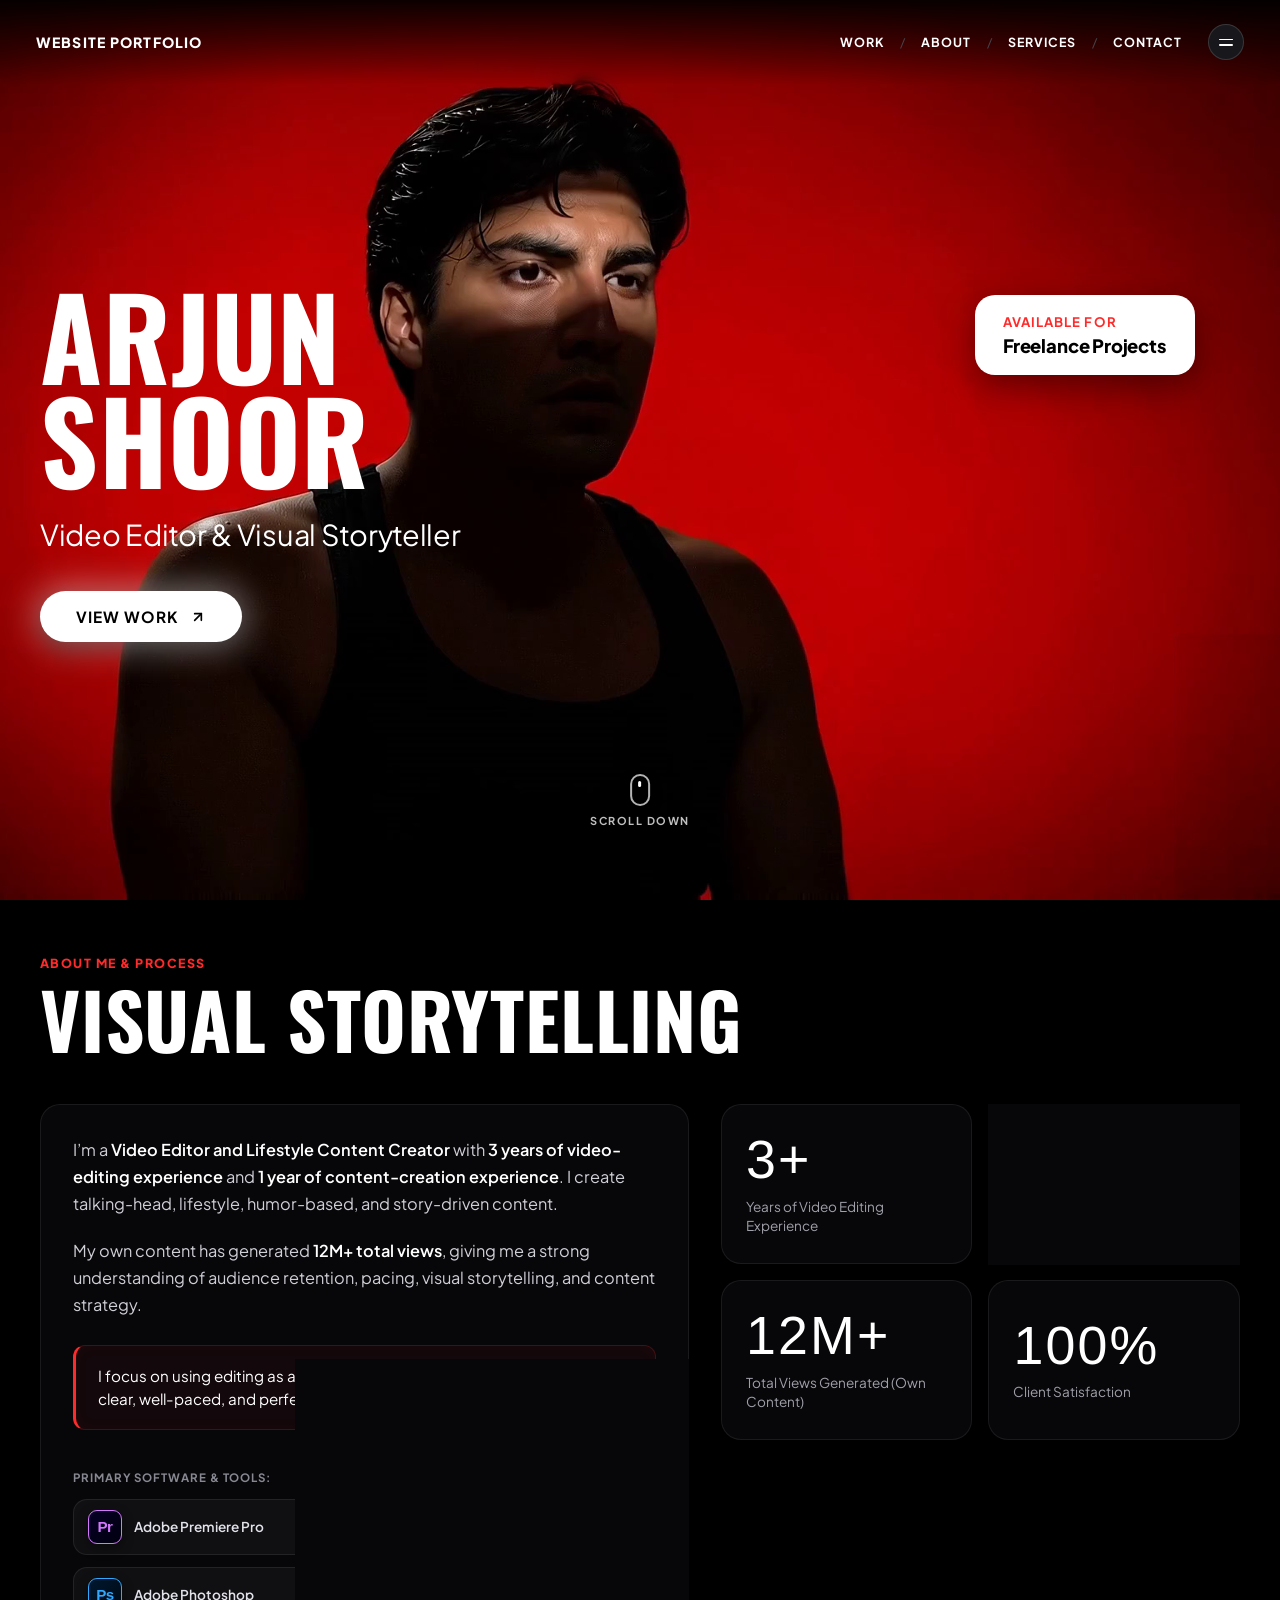
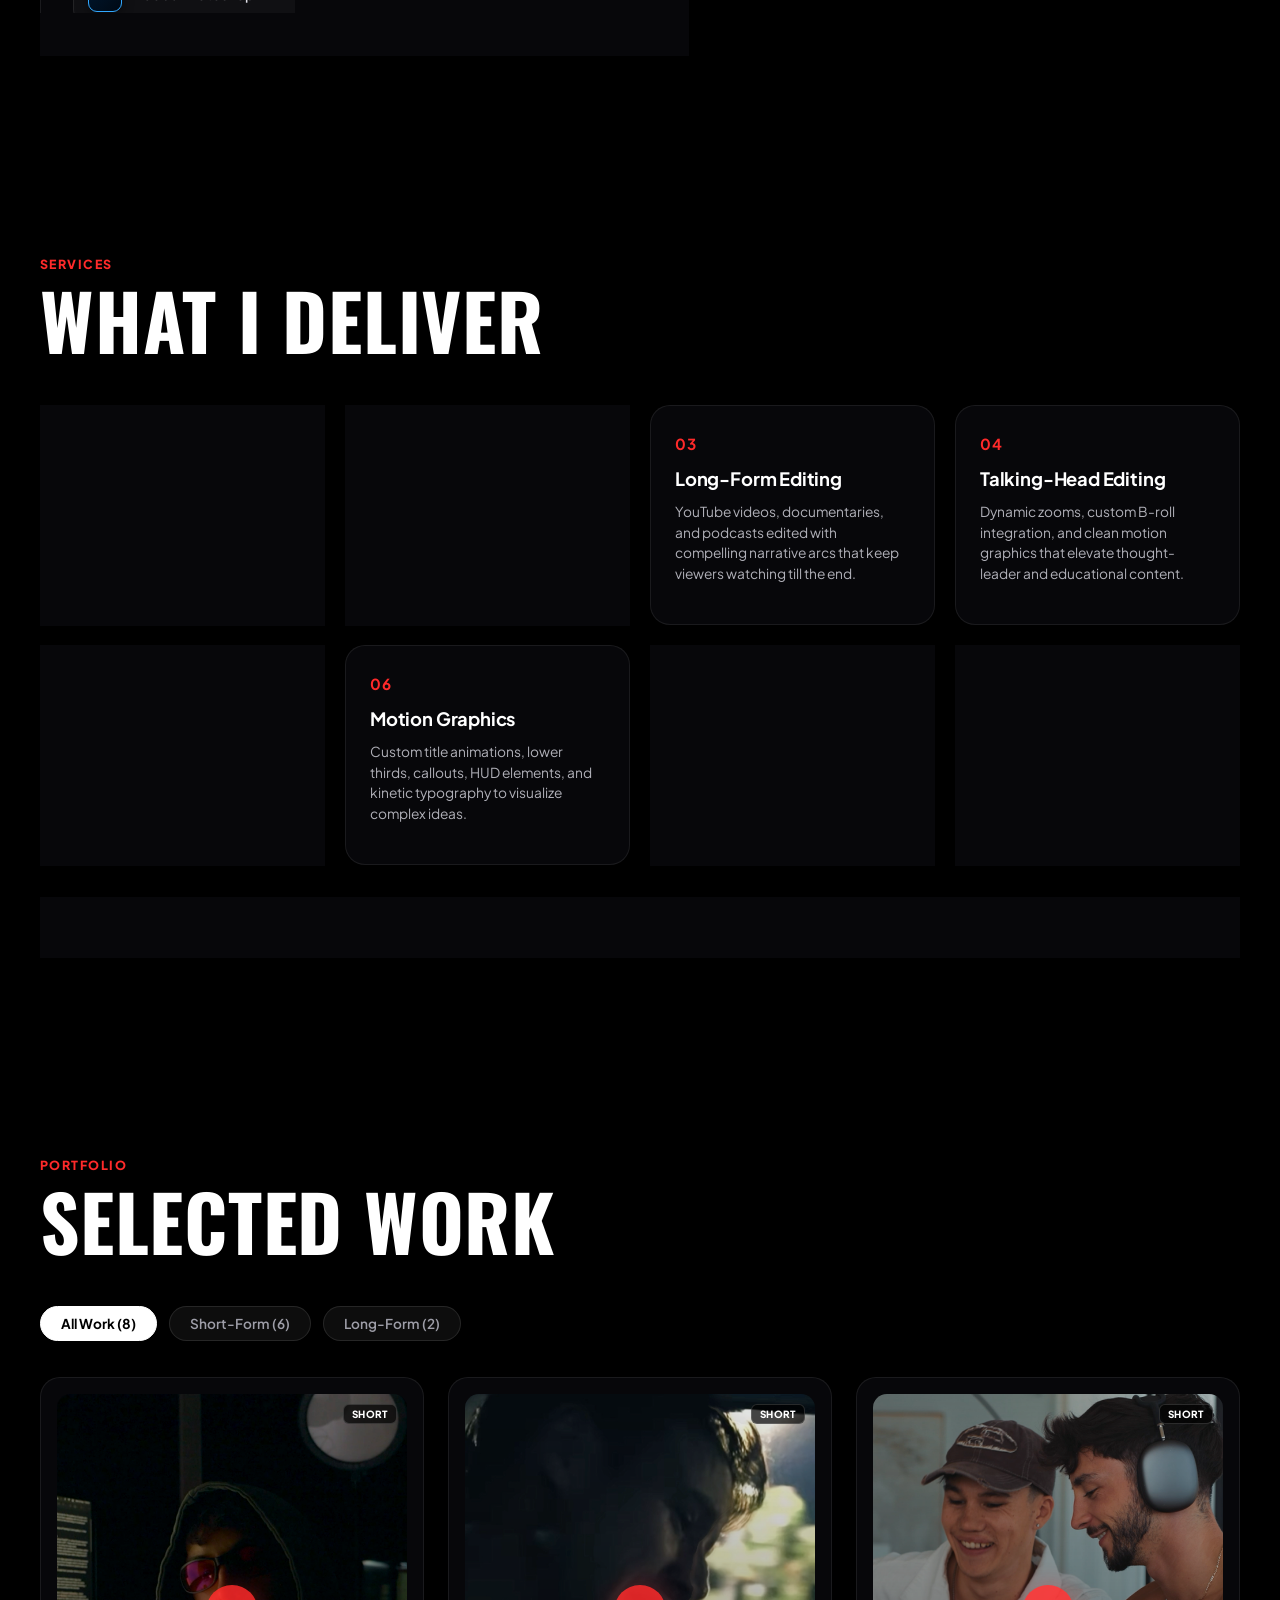
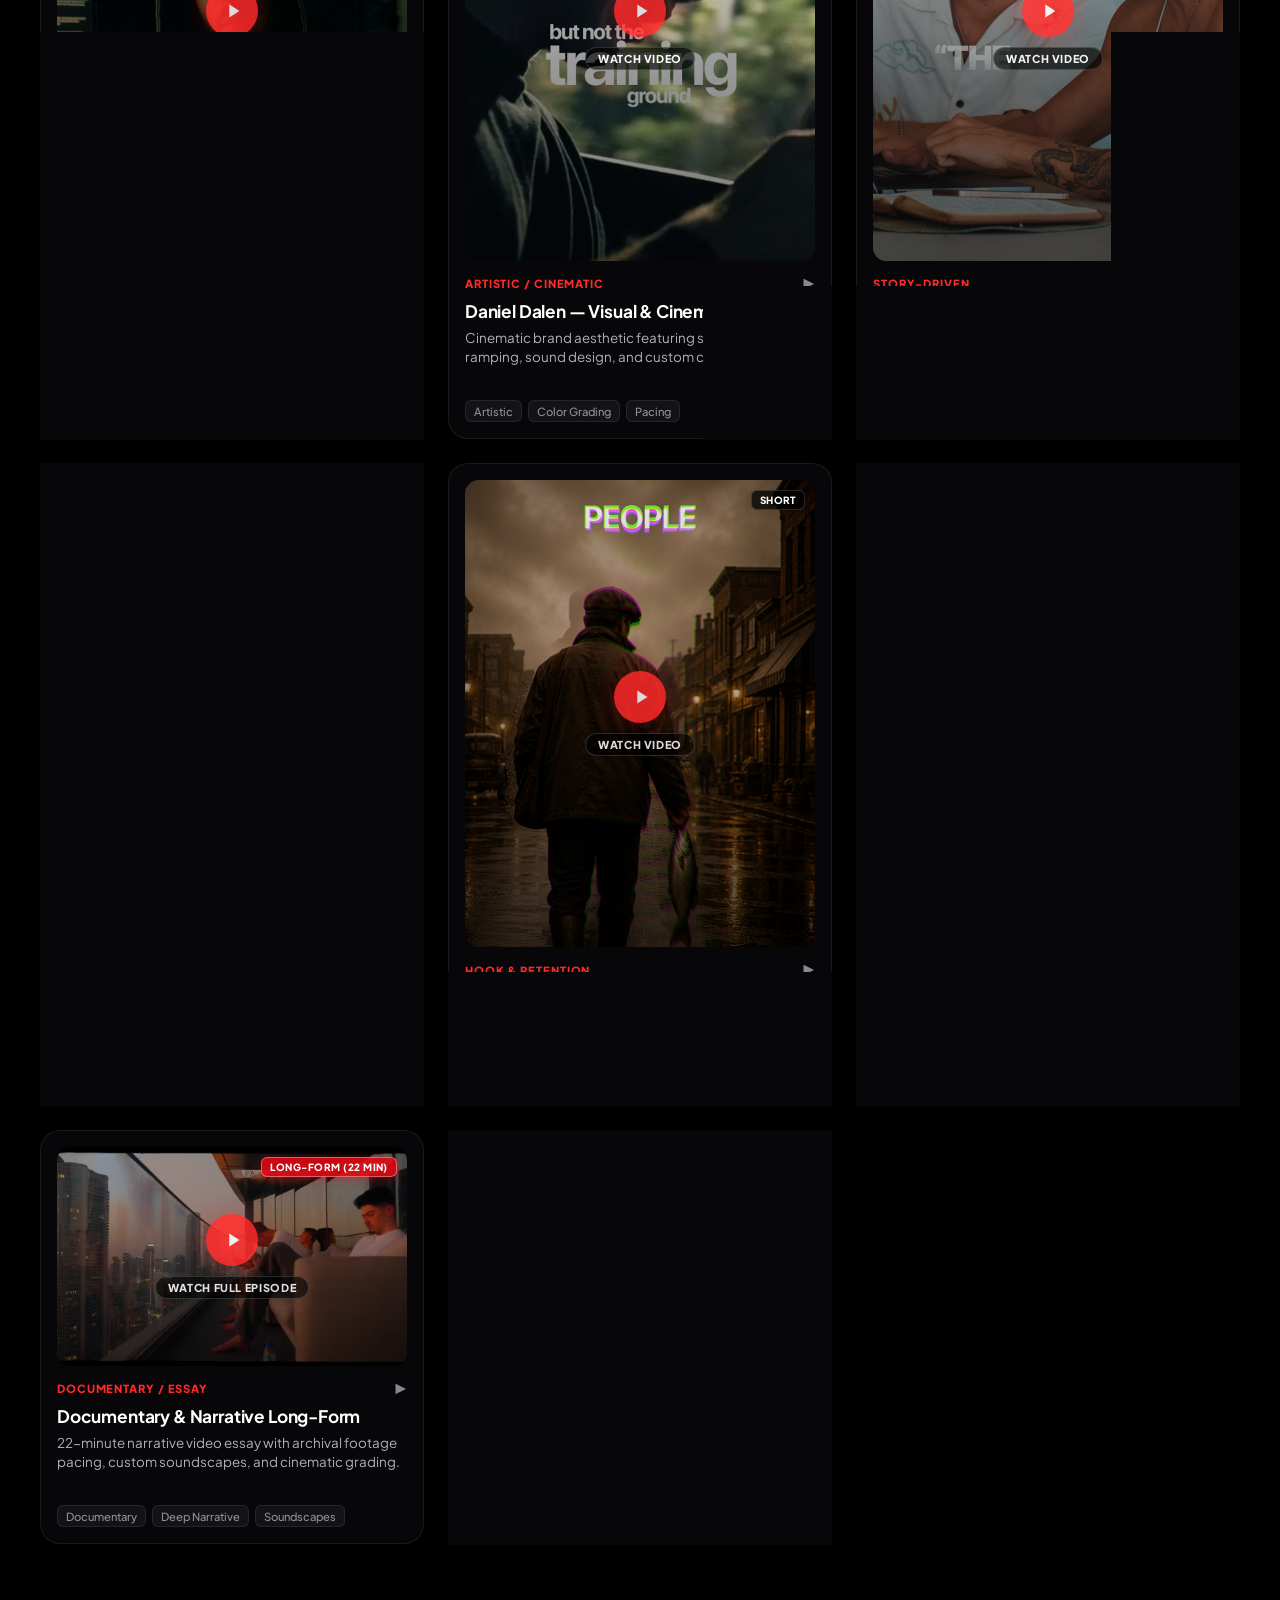
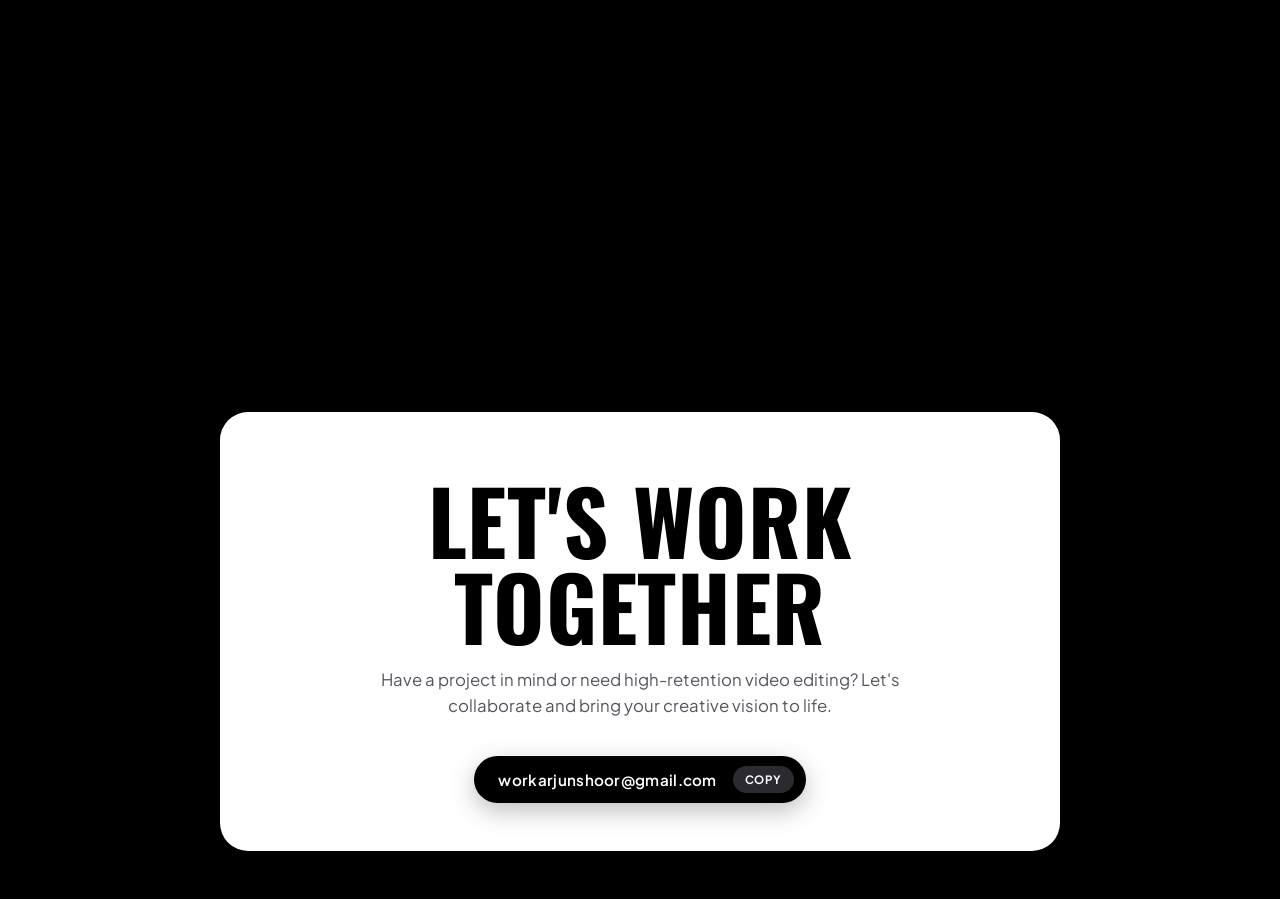
==== index.html @ 155e4ad4 "Remove India location tag from hero section on desktop and mobile" ====
<!DOCTYPE html>
<html lang="en">
<head>
  <meta charset="UTF-8">
  <meta name="viewport" content="width=device-width, initial-scale=1.0">
  <title>Arjun Shoor — Video Editor & Visual Storyteller</title>
  <!-- Google Fonts: Oswald (700) & Barlow Condensed (700), Plus Jakarta Sans & Outfit for body -->
  <link rel="preconnect" href="https://fonts.googleapis.com">
  <link rel="preconnect" href="https://fonts.gstatic.com" crossorigin>
  <link href="https://fonts.googleapis.com/css2?family=Barlow+Condensed:wght@700;800&family=Oswald:wght@600;700&family=Outfit:wght@300;400;500;600;700&family=Plus+Jakarta+Sans:wght@400;500;600;700&display=swap" rel="stylesheet">
  <link rel="stylesheet" href="style.css">
</head>
<body>

  <!-- Background Fixed Canvas for 3D Scroll Animation -->
  <canvas id="animation-canvas"></canvas>

  <!-- Main Scrollable Content Overlay -->
  <div id="content-wrapper">

    <!-- Navigation Header (Clean Responsive Alignment) -->
    <header class="navbar" id="main-navbar">
      <div class="nav-container">
        <a href="#" class="nav-logo">WEBSITE PORTFOLIO</a>
        <nav class="nav-links">
          <div class="nav-desktop-links">
            <a href="#work">WORK</a>
            <span class="nav-slash">/</span>
            <a href="#about">ABOUT</a>
            <span class="nav-slash">/</span>
            <a href="#services">SERVICES</a>
            <span class="nav-slash">/</span>
            <a href="#contact">CONTACT</a>
          </div>
          <a href="#contact" class="nav-mobile-cta">LET'S TALK</a>
          <button class="nav-menu-btn" id="nav-toggle-btn" aria-label="Toggle menu" aria-expanded="false">
            <span class="menu-bar"></span>
            <span class="menu-bar"></span>
          </button>
        </nav>
      </div>

      <!-- Mobile Slide-Down Drawer Menu -->
      <div class="mobile-nav-drawer" id="mobile-nav-drawer">
        <div class="mobile-drawer-inner">
          <a href="#work" class="mobile-link"><span>01</span> WORK</a>
          <a href="#about" class="mobile-link"><span>02</span> ABOUT</a>
          <a href="#services" class="mobile-link"><span>03</span> SERVICES</a>
          <a href="#contact" class="mobile-link"><span>04</span> CONTACT</a>
        </div>
      </div>
    </header>

    <!-- Hero Section (Exactly Picture 1 Design) -->
    <section class="hero-section" id="hero">
      <div class="hero-container">
        
        <!-- Left Hero Content Group (Picture 1 exact stack) -->
        <div class="hero-left-stack">
          
          <!-- Hero Name (Exact Picture 1 typography) -->
          <h1 class="hero-title">
            <span class="hero-line">ARJUN</span>
            <span class="hero-line">SHOOR</span>
          </h1>

          <!-- Subtitle -->
          <p class="hero-subtitle">Video Editor & Visual Storyteller</p>

          <!-- View Work Button with Soft White Glow -->
          <div class="hero-cta-wrap">
            <a href="#work" class="btn-view-work">
              <span>VIEW WORK</span>
              <svg class="arrow-icon" width="14" height="14" viewBox="0 0 24 24" fill="none" stroke="currentColor" stroke-width="2.5" stroke-linecap="round" stroke-linejoin="round">
                <line x1="7" y1="17" x2="17" y2="7"></line>
                <polyline points="7 7 17 7 17 17"></polyline>
              </svg>
            </a>
          </div>

        </div>

          <!-- Right Freelance Projects Interactive Card (Exact Reference Match) -->
          <div class="hero-right-badge">
            <a href="#contact" class="hero-badge-card" id="freelance-badge">
              <div class="badge-content default-content">
                <span class="badge-label">Available For</span>
                <span class="badge-title">Freelance Projects</span>
              </div>
              <div class="badge-content hover-content">
                <span class="badge-label">Get In Touch</span>
                <span class="badge-title">Let's Work <span class="arrow-anim">→</span></span>
              </div>
            </a>
          </div>

        <!-- Scroll Down Mouse Indicator -->
        <div class="scroll-indicator" id="scroll-indicator">
          <div class="mouse-icon">
            <div class="wheel-dot"></div>
          </div>
          <span class="scroll-text">SCROLL DOWN</span>
        </div>

      </div>
    </section>

    <!-- Section 1: About Me / Visual Storytelling -->
    <section class="section about-section" id="about">
      <div class="section-container">
        
        <div class="section-tag-wrap">
          <span class="section-tag">ABOUT ME & PROCESS</span>
          <h2 class="section-heading">VISUAL STORYTELLING</h2>
        </div>

        <div class="about-grid">
          
          <!-- Left Column: Bio, Highlight Box, Software Badges (Exact Reference Text) -->
          <div class="about-left-col">
            <div class="about-card glass-card">
              <p class="about-text">
                I’m a <strong>Video Editor and Lifestyle Content Creator</strong> with <strong>3 years of video-editing experience</strong> and <strong>1 year of content-creation experience</strong>. I create talking-head, lifestyle, humor-based, and story-driven content.
              </p>
              <p class="about-text">
                My own content has generated <strong>12M+ total views</strong>, giving me a strong understanding of audience retention, pacing, visual storytelling, and content strategy.
              </p>

              <!-- Red Accent Highlight Box -->
              <div class="quote-glow-box">
                <p class="quote-text">
                  I focus on using editing as a storytelling tool — making content engaging, clear, well-paced, and perfectly suited to the target audience.
                </p>
              </div>

              <!-- Software Badges (4 Authentic Software Tools) -->
              <div class="software-tools-wrap">
                <span class="tools-label">PRIMARY SOFTWARE & TOOLS:</span>
                <div class="software-badges-grid">
                  
                  <!-- Premiere Pro -->
                  <div class="software-badge">
                    <div class="app-icon pr-app-icon">
                      <span>Pr</span>
                    </div>
                    <span>Adobe Premiere Pro</span>
                  </div>

                  <!-- After Effects -->
                  <div class="software-badge">
                    <div class="app-icon ae-app-icon">
                      <span>Ae</span>
                    </div>
                    <span>Adobe After Effects</span>
                  </div>

                  <!-- Photoshop -->
                  <div class="software-badge">
                    <div class="app-icon ps-app-icon">
                      <span>Ps</span>
                    </div>
                    <span>Adobe Photoshop</span>
                  </div>

                  <!-- DaVinci Resolve -->
                  <div class="software-badge">
                    <div class="app-icon davinci-app-icon">
                      <svg width="24" height="24" viewBox="0 0 100 100" fill="none">
                        <defs>
                          <linearGradient id="dv-border" x1="0%" y1="0%" x2="100%" y2="100%">
                            <stop offset="0%" stop-color="#29b6f6"/>
                            <stop offset="50%" stop-color="#c6ff00"/>
                            <stop offset="100%" stop-color="#ff3d71"/>
                          </linearGradient>
                          <radialGradient id="dv-top" cx="50%" cy="30%" r="65%">
                            <stop offset="0%" stop-color="#80deea"/>
                            <stop offset="100%" stop-color="#0288d1"/>
                          </radialGradient>
                          <radialGradient id="dv-left" cx="30%" cy="50%" r="65%">
                            <stop offset="0%" stop-color="#f4ff81"/>
                            <stop offset="100%" stop-color="#7cb342"/>
                          </radialGradient>
                          <radialGradient id="dv-right" cx="70%" cy="50%" r="65%">
                            <stop offset="0%" stop-color="#ff8a80"/>
                            <stop offset="100%" stop-color="#d81b60"/>
                          </radialGradient>
                        </defs>
                        <!-- Top Petal -->
                        <path d="M50 16 C41 16, 36 26, 43 38 L50 49 L57 38 C64 26, 59 16, 50 16 Z" fill="url(#dv-top)"/>
                        <!-- Left Petal -->
                        <path d="M24 62 C18 53, 24 43, 37 46 L49 50 L40 61 C31 71, 22 69, 24 62 Z" fill="url(#dv-left)"/>
                        <!-- Right Petal -->
                        <path d="M76 62 C73 69, 64 71, 55 61 L46 50 L58 46 C71 43, 77 53, 76 62 Z" fill="url(#dv-right)"/>
                        <!-- Center Core -->
                        <circle cx="47" cy="49" r="4" fill="#0f141c"/>
                      </svg>
                    </div>
                    <span>DaVinci Resolve</span>
                  </div>

                </div>
              </div>

            </div>
          </div>

          <!-- Right Column: 2x2 Metric Stats Grid (Exact Reference Match) -->
          <div class="about-right-col">
            <div class="stats-grid">
              
              <div class="stat-card glass-card">
                <h3 class="stat-number">3+</h3>
                <p class="stat-label">Years of Video Editing Experience</p>
              </div>

              <div class="stat-card glass-card">
                <h3 class="stat-number">50+</h3>
                <p class="stat-label">Clients Worked With</p>
              </div>

              <div class="stat-card glass-card">
                <h3 class="stat-number">12M+</h3>
                <p class="stat-label">Total Views Generated (Own Content)</p>
              </div>

              <div class="stat-card glass-card">
                <h3 class="stat-number">100%</h3>
                <p class="stat-label">Client Satisfaction</p>
              </div>

            </div>
          </div>

        </div>

      </div>
    </section>

    <!-- Section 2: What I Deliver (Services) -->
    <section class="section services-section" id="services">
      <div class="section-container">
        
        <div class="section-tag-wrap">
          <span class="section-tag">SERVICES</span>
          <h2 class="section-heading">WHAT I DELIVER</h2>
        </div>

        <div class="services-grid">
          
          <!-- 01 Video Editing -->
          <div class="service-card glass-card">
            <span class="service-num">01</span>
            <h3 class="service-title">Video Editing</h3>
            <p class="service-desc">Seamless cuts, pacing, narrative rhythm, audio leveling, and color correction tailored for maximum audience retention.</p>
          </div>

          <!-- 02 Short-Form Content -->
          <div class="service-card glass-card">
            <span class="service-num">02</span>
            <h3 class="service-title">Short-Form Content</h3>
            <p class="service-desc">High-retention Reels, TikToks, and YouTube Shorts engineered with dynamic hooks, kinetic captions, and sound effects.</p>
          </div>

          <!-- 03 Long-Form Editing -->
          <div class="service-card glass-card">
            <span class="service-num">03</span>
            <h3 class="service-title">Long-Form Editing</h3>
            <p class="service-desc">YouTube videos, documentaries, and podcasts edited with compelling narrative arcs that keep viewers watching till the end.</p>
          </div>

          <!-- 04 Talking-Head Editing -->
          <div class="service-card glass-card">
            <span class="service-num">04</span>
            <h3 class="service-title">Talking-Head Editing</h3>
            <p class="service-desc">Dynamic zooms, custom B-roll integration, and clean motion graphics that elevate thought-leader and educational content.</p>
          </div>

          <!-- 05 Lifestyle & Social Media -->
          <div class="service-card glass-card">
            <span class="service-num">05</span>
            <h3 class="service-title">Lifestyle & Social Media</h3>
            <p class="service-desc">Aesthetic travel, lifestyle, and brand videos with curated pacing, music syncing, and cinematic color grading palettes.</p>
          </div>

          <!-- 06 Motion Graphics -->
          <div class="service-card glass-card">
            <span class="service-num">06</span>
            <h3 class="service-title">Motion Graphics</h3>
            <p class="service-desc">Custom title animations, lower thirds, callouts, HUD elements, and kinetic typography to visualize complex ideas.</p>
          </div>

          <!-- 07 Color Grading -->
          <div class="service-card glass-card">
            <span class="service-num">07</span>
            <h3 class="service-title">Color Grading</h3>
            <p class="service-desc">Professional color grading, LUT development, shot-to-shot matching, and mood enhancement for cinema-grade visuals.</p>
          </div>

          <!-- 08 Story-Driven Editing -->
          <div class="service-card glass-card">
            <span class="service-num">08</span>
            <h3 class="service-title">Story-Driven Editing</h3>
            <p class="service-desc">Narrative structuring that evokes emotion, builds tension, and delivers memorable, high-converting viewer impact.</p>
          </div>

        </div>

        <!-- Guarantee Bar -->
        <div class="guarantee-bar glass-card">
          <div class="guarantee-item">
            <span class="red-dot"></span>
            <span>Creative Quality</span>
          </div>
          <div class="guarantee-item">
            <span class="red-dot"></span>
            <span>Fast Turnaround</span>
          </div>
          <div class="guarantee-item">
            <span class="red-dot"></span>
            <span>Unlimited Revisions (Fair)</span>
          </div>
          <div class="guarantee-item">
            <span class="red-dot"></span>
            <span>Retention Optimization</span>
          </div>
        </div>

      </div>
    </section>

    <!-- Section 3: Selected Work (Portfolio) -->
    <section class="section portfolio-section" id="work">
      <div class="section-container">
        
        <div class="section-tag-wrap">
          <span class="section-tag">PORTFOLIO</span>
          <h2 class="section-heading">SELECTED WORK</h2>
        </div>

        <!-- Filter Tabs -->
        <div class="portfolio-filters">
          <button class="filter-btn active" data-filter="all">All Work (8)</button>
          <button class="filter-btn" data-filter="short-form">Short-Form (6)</button>
          <button class="filter-btn" data-filter="long-form">Long-Form (2)</button>
        </div>

        <!-- Project Cards Grid -->
        <div class="portfolio-grid">
          
          <!-- Card 1: Liam Ottley - Best Talking Head -->
          <div class="project-card glass-card" data-category="short-form" data-video="videos/short-form/liam-ottley-best-talking-head.mp4" data-title="Liam Ottley — Best Talking Head" data-desc="Fast-paced high-retention short with punchy zoom cuts, dynamic captions, and sound effects designed for 85%+ audience retention.">
            <div class="project-thumbnail-wrap">
              <img src="videos/thumbnails/liam-ottley-best-talking-head.png" alt="Liam Ottley — Best Talking Head" class="project-img" loading="lazy">
              <div class="play-overlay">
                <div class="play-btn-circle">
                  <svg class="play-icon" viewBox="0 0 24 24" fill="currentColor"><path d="M8 5v14l11-7z"/></svg>
                </div>
                <span class="view-pill">WATCH VIDEO</span>
              </div>
              <span class="video-format-pill">SHORT</span>
            </div>
            <div class="project-info">
              <div class="project-header">
                <span class="project-tag">TALKING HEAD</span>
                <span class="project-arrow">▶</span>
              </div>
              <h3 class="project-title">Liam Ottley — Best Talking Head</h3>
              <p class="project-desc">Fast-paced short with dynamic zooms, kinetic typography, and sound effects designed for 85%+ audience retention.</p>
              <div class="project-pills">
                <span class="pill">Premiere Pro</span>
                <span class="pill">After Effects</span>
                <span class="pill">Retention Edit</span>
              </div>
            </div>
          </div>

          <!-- Card 2: Daniel Dalen - Artistic & Cinematic -->
          <div class="project-card glass-card" data-category="short-form" data-video="videos/short-form/daniel-dalen-artistic.mp4" data-title="Daniel Dalen — Artistic & Cinematic" data-desc="Cinematic brand aesthetic featuring seamless speed ramping, soundscapes, and tailored color grading palettes.">
            <div class="project-thumbnail-wrap">
              <img src="videos/thumbnails/daniel-dalen-artistic.png" alt="Daniel Dalen — Artistic" class="project-img" loading="lazy">
              <div class="play-overlay">
                <div class="play-btn-circle">
                  <svg class="play-icon" viewBox="0 0 24 24" fill="currentColor"><path d="M8 5v14l11-7z"/></svg>
                </div>
                <span class="view-pill">WATCH VIDEO</span>
              </div>
              <span class="video-format-pill">SHORT</span>
            </div>
            <div class="project-info">
              <div class="project-header">
                <span class="project-tag">ARTISTIC / CINEMATIC</span>
                <span class="project-arrow">▶</span>
              </div>
              <h3 class="project-title">Daniel Dalen — Visual & Cinematic</h3>
              <p class="project-desc">Cinematic brand aesthetic featuring seamless speed ramping, sound design, and custom color grading.</p>
              <div class="project-pills">
                <span class="pill">Artistic</span>
                <span class="pill">Color Grading</span>
                <span class="pill">Pacing</span>
              </div>
            </div>
          </div>

          <!-- Card 3: Liam Ottley - Storytelling & Visuals -->
          <div class="project-card glass-card" data-category="short-form" data-video="videos/short-form/liam-ottley-artistic.mp4" data-title="Liam Ottley — Storytelling & Visuals" data-desc="Story-driven short with visual pacing, sound design, and animated motion graphics tailored for maximum engagement.">
            <div class="project-thumbnail-wrap">
              <img src="videos/thumbnails/liam-ottley-artistic.png" alt="Liam Ottley — Artistic" class="project-img" loading="lazy">
              <div class="play-overlay">
                <div class="play-btn-circle">
                  <svg class="play-icon" viewBox="0 0 24 24" fill="currentColor"><path d="M8 5v14l11-7z"/></svg>
                </div>
                <span class="view-pill">WATCH VIDEO</span>
              </div>
              <span class="video-format-pill">SHORT</span>
            </div>
            <div class="project-info">
              <div class="project-header">
                <span class="project-tag">STORY-DRIVEN</span>
                <span class="project-arrow">▶</span>
              </div>
              <h3 class="project-title">Liam Ottley — Storytelling & Visuals</h3>
              <p class="project-desc">Story-driven short with visual pacing, sound design, and animated motion graphics.</p>
              <div class="project-pills">
                <span class="pill">Storytelling</span>
                <span class="pill">Motion Design</span>
                <span class="pill">Soundscapes</span>
              </div>
            </div>
          </div>

          <!-- Card 4: Liam Ottley - Retention & Humor -->
          <div class="project-card glass-card" data-category="short-form" data-video="videos/short-form/liam-ottley-talking-head.mp4" data-title="Liam Ottley — Retention & Humor" data-desc="Humor-based, engaging talking-head edit with punchy zoom cuts, sound design, and kinetic subtitles.">
            <div class="project-thumbnail-wrap">
              <img src="videos/thumbnails/liam-ottley-talking-head.png" alt="Liam Ottley — Talking Head" class="project-img" loading="lazy">
              <div class="play-overlay">
                <div class="play-btn-circle">
                  <svg class="play-icon" viewBox="0 0 24 24" fill="currentColor"><path d="M8 5v14l11-7z"/></svg>
                </div>
                <span class="view-pill">WATCH VIDEO</span>
              </div>
              <span class="video-format-pill">SHORT</span>
            </div>
            <div class="project-info">
              <div class="project-header">
                <span class="project-tag">RETENTION SHORT</span>
                <span class="project-arrow">▶</span>
              </div>
              <h3 class="project-title">Liam Ottley — Retention & Humor</h3>
              <p class="project-desc">Humor-based, engaging talking-head edit with punchy zoom cuts and dynamic subtitles.</p>
              <div class="project-pills">
                <span class="pill">Talking Head</span>
                <span class="pill">Dynamic Captions</span>
                <span class="pill">Humor Cuts</span>
              </div>
            </div>
          </div>

          <!-- Card 5: High-Retention Talking Head -->
          <div class="project-card glass-card" data-category="short-form" data-video="videos/short-form/high-retention-talking-head.mp4" data-title="High-Retention Talking Head" data-desc="High-energy talking-head short engineered with hook transitions, sound design, and retention pacing.">
            <div class="project-thumbnail-wrap">
              <img src="videos/thumbnails/high-retention-talking-head.png" alt="High-Retention Talking Head" class="project-img" loading="lazy">
              <div class="play-overlay">
                <div class="play-btn-circle">
                  <svg class="play-icon" viewBox="0 0 24 24" fill="currentColor"><path d="M8 5v14l11-7z"/></svg>
                </div>
                <span class="view-pill">WATCH VIDEO</span>
              </div>
              <span class="video-format-pill">SHORT</span>
            </div>
            <div class="project-info">
              <div class="project-header">
                <span class="project-tag">HOOK & RETENTION</span>
                <span class="project-arrow">▶</span>
              </div>
              <h3 class="project-title">High-Retention Talking Head</h3>
              <p class="project-desc">High-energy talking-head short engineered with hook transitions, sound design, and retention pacing.</p>
              <div class="project-pills">
                <span class="pill">Sound FX</span>
                <span class="pill">Visual Hooks</span>
                <span class="pill">Engagement</span>
              </div>
            </div>
          </div>

          <!-- Card 6: Tanishq Harjani - Lifestyle & Talking Head -->
          <div class="project-card glass-card" data-category="short-form" data-video="videos/short-form/tanishq-harjani-talking-head.mp4" data-title="Tanishq Harjani — Lifestyle & Talking Head" data-desc="Lifestyle content creation with aesthetic B-roll integration, clear narrative delivery, and music sync.">
            <div class="project-thumbnail-wrap">
              <img src="videos/thumbnails/tanishq-harjani-talking-head.png" alt="Tanishq Harjani — Talking Head" class="project-img" loading="lazy">
              <div class="play-overlay">
                <div class="play-btn-circle">
                  <svg class="play-icon" viewBox="0 0 24 24" fill="currentColor"><path d="M8 5v14l11-7z"/></svg>
                </div>
                <span class="view-pill">WATCH VIDEO</span>
              </div>
              <span class="video-format-pill">SHORT</span>
            </div>
            <div class="project-info">
              <div class="project-header">
                <span class="project-tag">LIFESTYLE / CREATOR</span>
                <span class="project-arrow">▶</span>
              </div>
              <h3 class="project-title">Tanishq Harjani — Lifestyle & Talking Head</h3>
              <p class="project-desc">Lifestyle content creation with aesthetic B-roll integration, clear narrative delivery, and music sync.</p>
              <div class="project-pills">
                <span class="pill">Lifestyle</span>
                <span class="pill">Music Sync</span>
                <span class="pill">Audience Retention</span>
              </div>
            </div>
          </div>

          <!-- Card 7: Long-Form Video 1 (Documentary & Storytelling) -->
          <div class="project-card glass-card" data-category="long-form" data-video="videos/long-form/long-form-1.mp4" data-title="Documentary & Narrative Long-Form Episode" data-desc="22-minute narrative journey detailing creative struggles and victories with emotive storytelling, archival pacing, and soundscapes.">
            <div class="project-thumbnail-wrap long-form-thumb">
              <img src="videos/thumbnails/long-form-1.png" alt="Documentary & Narrative Long-Form" class="project-img" loading="lazy">
              <div class="play-overlay">
                <div class="play-btn-circle">
                  <svg class="play-icon" viewBox="0 0 24 24" fill="currentColor"><path d="M8 5v14l11-7z"/></svg>
                </div>
                <span class="view-pill">WATCH FULL EPISODE</span>
              </div>
              <span class="video-format-pill long-form-pill">LONG-FORM (22 MIN)</span>
            </div>
            <div class="project-info">
              <div class="project-header">
                <span class="project-tag">DOCUMENTARY / ESSAY</span>
                <span class="project-arrow">▶</span>
              </div>
              <h3 class="project-title">Documentary & Narrative Long-Form</h3>
              <p class="project-desc">22-minute narrative video essay with archival footage pacing, custom soundscapes, and cinematic grading.</p>
              <div class="project-pills">
                <span class="pill">Documentary</span>
                <span class="pill">Deep Narrative</span>
                <span class="pill">Soundscapes</span>
              </div>
            </div>
          </div>

          <!-- Card 8: Long-Form Video 2 (Educational Deep Dive) -->
          <div class="project-card glass-card" data-category="long-form" data-video="videos/long-form/long-form-2.mp4" data-title="High-Retention Educational Deep Dive" data-desc="19-minute educational long-form YouTube video with custom motion infographics, multi-camera switching, and retention hooks.">
            <div class="project-thumbnail-wrap long-form-thumb">
              <img src="videos/thumbnails/long-form-2.png" alt="Educational Long-Form Deep Dive" class="project-img" loading="lazy">
              <div class="play-overlay">
                <div class="play-btn-circle">
                  <svg class="play-icon" viewBox="0 0 24 24" fill="currentColor"><path d="M8 5v14l11-7z"/></svg>
                </div>
                <span class="view-pill">WATCH FULL EPISODE</span>
              </div>
              <span class="video-format-pill long-form-pill">LONG-FORM (19 MIN)</span>
            </div>
            <div class="project-info">
              <div class="project-header">
                <span class="project-tag">YOUTUBE DEEP DIVE</span>
                <span class="project-arrow">▶</span>
              </div>
              <h3 class="project-title">High-Retention Educational Deep Dive</h3>
              <p class="project-desc">19-minute educational long-form episode with dynamic motion graphics, retention hooks, and multi-cam editing.</p>
              <div class="project-pills">
                <span class="pill">YouTube</span>
                <span class="pill">Motion Graphics</span>
                <span class="pill">Talking Head</span>
              </div>
            </div>
          </div>

        </div>

      </div>
    </section>

    <!-- Fullscreen Cinema Video Player Modal -->
    <div class="video-modal" id="video-modal" aria-hidden="true" role="dialog">
      <div class="video-modal-backdrop" id="modal-backdrop"></div>
      <div class="video-modal-container">
        <button class="modal-close-btn" id="modal-close-btn" aria-label="Close video player">
          <svg width="20" height="20" viewBox="0 0 24 24" fill="none" stroke="currentColor" stroke-width="2.5" stroke-linecap="round" stroke-linejoin="round">
            <line x1="18" y1="6" x2="6" y2="18"></line>
            <line x1="6" y1="6" x2="18" y2="18"></line>
          </svg>
        </button>
        <div class="video-player-wrap">
          <video id="modal-video-player" controls playsinline preload="metadata" class="modal-video-element"></video>
        </div>
        <div class="modal-info-bar">
          <div class="modal-text-group">
            <span class="modal-category" id="modal-category">SHORT-FORM CONTENT</span>
            <h4 class="modal-title" id="modal-title">Video Title</h4>
          </div>
          <a href="#contact" class="modal-cta-btn" id="modal-hire-btn">Work With Me →</a>
        </div>
      </div>
    </div>

    <!-- Section 4: Let's Work Together (CTA Section - Final Scroll Endpoint) -->
    <section class="section cta-section" id="contact">
      <div class="section-container">
        
        <div class="cta-card">
          <h2 class="cta-heading">LET'S WORK TOGETHER</h2>
          <p class="cta-subtitle">
            Have a project in mind or need high-retention video editing? Let's collaborate and bring your creative vision to life.
          </p>

          <div class="cta-btn-wrap">
            <button class="email-copy-pill" id="email-btn" title="Click to copy email address">
              <span class="email-text">workarjunshoor@gmail.com</span>
              <span class="copy-badge" id="copy-badge">COPY</span>
            </button>
          </div>
        </div>

      </div>
    </section>

  </div>

  <script src="app.js"></script>
</body>
</html>
---- style.css ----
/* ==========================================================================
   ARJUN SHOOR — PORTFOLIO DESIGN SYSTEM
   ========================================================================== */

:root {
  --bg-black: #000000;
  --text-primary: #ffffff;
  --text-secondary: #9a9a9e;
  --text-muted: #66666e;
  --accent-red: #ff2a2a;
  --accent-red-glow: rgba(255, 42, 42, 0.35);
  
  --card-bg: rgba(14, 14, 18, 0.65);
  --card-border: rgba(255, 255, 255, 0.08);
  --card-hover-border: rgba(255, 42, 42, 0.4);
  --card-hover-glow: rgba(255, 42, 42, 0.15);

  --font-hero: 'Oswald', 'Barlow Condensed', sans-serif;
  --font-display: 'Oswald', 'Barlow Condensed', sans-serif;
  --font-body: 'Plus Jakarta Sans', 'Outfit', -apple-system, BlinkMacSystemFont, sans-serif;
}

* {
  margin: 0;
  padding: 0;
  box-sizing: border-box;
}

html {
  background-color: var(--bg-black);
  color: var(--text-primary);
  font-family: var(--font-body);
  scroll-behavior: smooth;
  overflow-x: hidden;
}

body {
  background-color: var(--bg-black);
  color: var(--text-primary);
  overflow-x: hidden;
  position: relative;
  min-height: 100vh;
}

/* ==========================================================================
   BACKGROUND CANVAS (Smooth 3D Scroll Animation)
   ========================================================================== */

#animation-canvas {
  position: fixed;
  top: 0;
  left: 0;
  width: 100vw;
  width: 100dvw;
  height: 100vh;
  height: 100dvh;
  display: block;
  z-index: 0;
  pointer-events: none;
  background-color: #000;
  transform: translateZ(0);
  -webkit-transform: translateZ(0);
  will-change: transform;
}

/* Content Container Overlay */
#content-wrapper {
  position: relative;
  z-index: 10;
  width: 100%;
}

/* ==========================================================================
   NAVBAR (Exact Reference Match)
   ========================================================================== */

.navbar {
  position: fixed;
  top: 0;
  left: 0;
  width: 100%;
  z-index: 100;
  padding: 24px 36px;
  background: linear-gradient(180deg, rgba(0,0,0,0.9) 0%, rgba(0,0,0,0) 100%);
  backdrop-filter: blur(4px);
  -webkit-backdrop-filter: blur(4px);
}

.nav-container {
  width: 100%;
  max-width: 100%;
  margin: 0;
  padding: 0;
  display: flex;
  justify-content: space-between;
  align-items: center;
}

.nav-logo {
  font-family: var(--font-body);
  font-size: 0.88rem;
  font-weight: 800;
  letter-spacing: 0.08em;
  color: #ffffff;
  text-decoration: none;
  text-transform: uppercase;
  transition: opacity 0.2s ease;
  white-space: nowrap;
}

.nav-logo:hover {
  opacity: 0.75;
}

.nav-links {
  display: flex;
  align-items: center;
  gap: 16px;
}

.nav-desktop-links {
  display: flex;
  align-items: center;
  gap: 16px;
}

.nav-links a {
  font-family: var(--font-body);
  color: #ffffff;
  text-decoration: none;
  font-size: 0.78rem;
  font-weight: 700;
  letter-spacing: 0.08em;
  text-transform: uppercase;
  transition: opacity 0.2s ease;
}

.nav-links a:hover {
  opacity: 0.7;
}

.nav-slash {
  color: #44444c;
  font-size: 0.78rem;
  font-weight: 400;
  user-select: none;
}

.nav-mobile-cta {
  display: none;
}

.nav-menu-btn {
  width: 36px;
  height: 36px;
  border-radius: 50%;
  background: #18181c;
  border: 1px solid rgba(255, 255, 255, 0.14);
  display: flex;
  flex-direction: column;
  justify-content: center;
  align-items: center;
  gap: 4px;
  cursor: pointer;
  margin-left: 10px;
  transition: all 0.25s cubic-bezier(0.16, 1, 0.3, 1);
  padding: 0;
}

.nav-menu-btn:hover {
  background: #25252b;
  border-color: rgba(255, 255, 255, 0.3);
  transform: scale(1.06);
}

.menu-bar {
  width: 14px;
  height: 1.5px;
  background-color: #ffffff;
  border-radius: 1px;
  transition: transform 0.25s ease, opacity 0.25s ease;
}

.nav-menu-btn.open .menu-bar:first-child {
  transform: translateY(2.75px) rotate(45deg);
}

.nav-menu-btn.open .menu-bar:last-child {
  transform: translateY(-2.75px) rotate(-45deg);
}

.mobile-nav-drawer {
  display: none;
}

/* ==========================================================================
   HERO SECTION (Exact Picture 1 Reproduction)
   ========================================================================== */

.hero-section {
  min-height: 95vh;
  display: flex;
  align-items: center;
  padding: 130px 40px 60px;
  max-width: 1360px;
  margin: 0 auto;
  position: relative;
}

.hero-container {
  width: 100%;
  display: flex;
  justify-content: space-between;
  align-items: flex-start;
}

/* Left Stack: Neatly proportioned left-aligned column (Picture 1) */
.hero-left-stack {
  max-width: 620px;
  display: flex;
  flex-direction: column;
  align-items: flex-start;
  text-align: left;
}

/* Top Pill (Picture 1) */
.availability-pill {
  display: inline-flex;
  align-items: center;
  gap: 10px;
  padding: 8px 18px;
  background: rgba(255, 255, 255, 0.08);
  border: 1px solid rgba(255, 255, 255, 0.16);
  border-radius: 9999px;
  margin-bottom: 24px;
  backdrop-filter: blur(3px);
  -webkit-backdrop-filter: blur(3px);
}

.pulse-dot {
  width: 8px;
  height: 8px;
  border-radius: 50%;
  background-color: #ff3333;
  box-shadow: 0 0 10px #ff3333;
}

.pill-text {
  font-family: var(--font-body);
  font-size: 0.84rem;
  font-weight: 600;
  letter-spacing: 0.12em;
  color: #d1d1d8;
  text-transform: uppercase;
}

/* Hero Title: Exact typography slightly enlarged proportionally */
.hero-title {
  font-family: var(--font-hero);
  font-weight: 700;
  font-size: clamp(4.5rem, 8.8vw, 7.6rem);
  line-height: 0.93;
  letter-spacing: 0.005em;
  text-transform: uppercase;
  color: #ffffff;
  margin-bottom: 24px;
}

.hero-line {
  display: block;
}

/* Subtitle slightly enlarged */
.hero-subtitle {
  font-family: var(--font-body);
  font-size: clamp(1.3rem, 2.5vw, 1.8rem);
  font-weight: 400;
  color: #ffffff;
  letter-spacing: -0.01em;
  margin-bottom: 38px;
  line-height: 1.3;
}

/* View Work Button slightly enlarged with soft white glow */
.btn-view-work {
  display: inline-flex;
  align-items: center;
  gap: 12px;
  background-color: #ffffff;
  color: #000000;
  padding: 16px 36px;
  border-radius: 9999px;
  font-family: var(--font-body);
  font-size: 0.96rem;
  font-weight: 700;
  letter-spacing: 0.07em;
  text-transform: uppercase;
  text-decoration: none;
  box-shadow: 0 0 35px 5px rgba(255, 255, 255, 0.42), 0 8px 20px rgba(0, 0, 0, 0.45);
  transition: all 0.25s cubic-bezier(0.16, 1, 0.3, 1);
}

.btn-view-work:hover {
  transform: translateY(-2px);
  box-shadow: 0 0 48px 9px rgba(255, 255, 255, 0.65), 0 12px 25px rgba(0, 0, 0, 0.55);
}

.btn-view-work .arrow-icon {
  width: 16px;
  height: 16px;
  transition: transform 0.25s ease;
}

.btn-view-work:hover .arrow-icon {
  transform: translate(2px, -2px);
}

/* Right Badge: Interactive Card with Hover Morph to "Let's Work" */
.hero-right-badge {
  padding-top: 12px;
  margin-right: 45px;
}

.hero-badge-card {
  background: #ffffff;
  color: #000000;
  padding: 18px 28px;
  border-radius: 20px;
  display: flex;
  flex-direction: column;
  justify-content: center;
  box-shadow: 0 12px 35px rgba(0, 0, 0, 0.45);
  transition: all 0.3s cubic-bezier(0.16, 1, 0.3, 1);
  text-decoration: none;
  cursor: pointer;
  position: relative;
  overflow: hidden;
  min-width: 220px;
  min-height: 80px;
}

.hero-badge-card:hover {
  transform: translateY(-3px) scale(1.03);
  box-shadow: 0 16px 45px rgba(255, 255, 255, 0.3), 0 8px 30px rgba(0, 0, 0, 0.5);
  background: #ffffff;
}

.badge-content {
  display: flex;
  flex-direction: column;
  transition: all 0.3s cubic-bezier(0.16, 1, 0.3, 1);
}

.badge-content.default-content {
  opacity: 1;
  transform: translateY(0);
}

.badge-content.hover-content {
  position: absolute;
  opacity: 0;
  transform: translateY(16px);
  pointer-events: none;
}

.hero-badge-card:hover .default-content {
  opacity: 0;
  transform: translateY(-16px);
}

.hero-badge-card:hover .hover-content {
  opacity: 1;
  transform: translateY(0);
  pointer-events: auto;
}

.badge-label {
  font-size: 0.82rem;
  font-weight: 700;
  text-transform: uppercase;
  letter-spacing: 0.08em;
  color: var(--accent-red);
  margin-bottom: 4px;
}

.badge-title {
  font-size: 1.15rem;
  font-weight: 800;
  letter-spacing: -0.01em;
  color: #000000;
  display: inline-flex;
  align-items: center;
  gap: 6px;
}

.hover-content .badge-title span {
  display: inline-block;
  transition: transform 0.25s ease;
}

.hero-badge-card:hover .hover-content .badge-title span {
  transform: translateX(4px);
}

/* ==========================================================================
   GLOBAL SECTION STYLES & GLASS CARDS
   ========================================================================== */

.section {
  padding: 100px 40px;
  position: relative;
}

.section-container {
  max-width: 1360px;
  margin: 0 auto;
}

.section-tag-wrap {
  margin-bottom: 48px;
}

.section-tag {
  display: block;
  font-size: 0.78rem;
  font-weight: 800;
  letter-spacing: 0.12em;
  color: var(--accent-red);
  text-transform: uppercase;
  margin-bottom: 10px;
}

.section-heading {
  font-family: var(--font-display);
  font-size: clamp(2.8rem, 6vw, 4.8rem);
  line-height: 0.98;
  letter-spacing: 0.01em;
  font-weight: 700;
  color: #ffffff;
  text-transform: uppercase;
}

/* Glassmorphism Card System with subtle, crisp transparency */
.glass-card {
  background: rgba(10, 10, 14, 0.72);
  backdrop-filter: blur(3px);
  -webkit-backdrop-filter: blur(3px);
  border: 1px solid var(--card-border);
  border-radius: 20px;
  padding: 32px;
  transition: all 0.35s cubic-bezier(0.16, 1, 0.3, 1);
  position: relative;
  overflow: hidden;
}

.glass-card:hover {
  border-color: var(--card-hover-border);
  box-shadow: 0 12px 35px var(--card-hover-glow);
  transform: translateY(-3px);
}

/* Scroll Down Mouse Indicator */
.scroll-indicator {
  position: absolute;
  bottom: 28px;
  left: 50%;
  transform: translateX(-50%);
  z-index: 40;
  display: flex;
  flex-direction: column;
  align-items: center;
  gap: 8px;
  pointer-events: none;
  transition: opacity 0.35s cubic-bezier(0.16, 1, 0.3, 1), transform 0.35s cubic-bezier(0.16, 1, 0.3, 1);
  opacity: 1;
}

.scroll-indicator.faded {
  opacity: 0;
  transform: translate(-50%, 14px);
}

.mouse-icon {
  width: 20px;
  height: 32px;
  border: 2px solid rgba(255, 255, 255, 0.7);
  border-radius: 10px;
  display: flex;
  justify-content: center;
  padding-top: 5px;
  box-shadow: 0 4px 12px rgba(0, 0, 0, 0.4);
}

.wheel-dot {
  width: 3px;
  height: 6px;
  background-color: #ffffff;
  border-radius: 2px;
  animation: scrollMouse 1.8s cubic-bezier(0.65, 0, 0.35, 1) infinite;
}

@keyframes scrollMouse {
  0% {
    opacity: 0;
    transform: translateY(0);
  }
  25% {
    opacity: 1;
  }
  75% {
    opacity: 1;
    transform: translateY(8px);
  }
  100% {
    opacity: 0;
    transform: translateY(12px);
  }
}

.scroll-text {
  font-family: var(--font-body);
  font-size: 0.68rem;
  font-weight: 700;
  letter-spacing: 0.14em;
  text-transform: uppercase;
  color: rgba(255, 255, 255, 0.75);
}

/* ==========================================================================
   SECTION COMMON STYLES
   ========================================================================== */

.about-grid {
  display: grid;
  grid-template-columns: 1.25fr 1fr;
  gap: 32px;
  align-items: start;
}

.about-card {
  display: flex;
  flex-direction: column;
  gap: 20px;
}

.about-text {
  font-size: 1.02rem;
  line-height: 1.65;
  color: #cfcfd6;
  font-weight: 400;
}

.about-text strong {
  color: #ffffff;
  font-weight: 600;
}

.quote-glow-box {
  background: rgba(255, 42, 42, 0.05);
  border: 1px solid rgba(255, 42, 42, 0.22);
  border-left: 3.5px solid var(--accent-red);
  border-radius: 12px;
  padding: 18px 22px;
  box-shadow: inset 0 0 15px rgba(255, 42, 42, 0.04);
  margin: 6px 0 10px;
}

.quote-text {
  font-size: 0.95rem;
  line-height: 1.55;
  color: #ffffff;
  font-weight: 400;
}

.software-tools-wrap {
  margin-top: 10px;
}

.tools-label {
  display: block;
  font-size: 0.72rem;
  font-weight: 700;
  letter-spacing: 0.08em;
  color: #888892;
  margin-bottom: 14px;
  text-transform: uppercase;
}

/* 4 software badges layout (2x2 grid) */
.software-badges-grid {
  display: grid;
  grid-template-columns: repeat(2, 1fr);
  gap: 12px;
}

.software-badge {
  background: rgba(255, 255, 255, 0.04);
  border: 1px solid rgba(255, 255, 255, 0.08);
  border-radius: 14px;
  padding: 10px 14px;
  display: flex;
  align-items: center;
  gap: 12px;
  font-size: 0.85rem;
  font-weight: 600;
  color: #e2e2ea;
  transition: all 0.25s ease;
}

.software-badge:hover {
  background: rgba(255, 255, 255, 0.08);
  border-color: rgba(255, 255, 255, 0.22);
  transform: translateY(-2px);
}

/* Authentic Application Squircles */
.app-icon {
  width: 34px;
  height: 34px;
  border-radius: 9px;
  display: flex;
  align-items: center;
  justify-content: center;
  font-family: -apple-system, BlinkMacSystemFont, "Segoe UI", Roboto, sans-serif;
  font-weight: 800;
  font-size: 0.95rem;
  letter-spacing: -0.03em;
  flex-shrink: 0;
  box-shadow: 0 4px 12px rgba(0, 0, 0, 0.4);
}

/* Adobe Premiere Pro (Pr) */
.pr-app-icon {
  background: linear-gradient(135deg, #060026 0%, #01000f 100%);
  border: 1.5px solid #d476ff;
  color: #d476ff;
}

/* Adobe After Effects (Ae) */
.ae-app-icon {
  background: linear-gradient(135deg, #030030 0%, #000014 100%);
  border: 1.5px solid #9999ff;
  color: #9999ff;
}

/* Adobe Photoshop (Ps) */
.ps-app-icon {
  background: linear-gradient(135deg, #001830 0%, #000914 100%);
  border: 1.5px solid #31a8ff;
  color: #31a8ff;
}

/* DaVinci Resolve */
.davinci-app-icon {
  background: #0f141c;
  border: 1.5px solid rgba(80, 200, 255, 0.5);
  display: flex;
  align-items: center;
  justify-content: center;
}

/* Stats Grid: Exact Reference Match */
.stats-grid {
  display: grid;
  grid-template-columns: 1fr 1fr;
  gap: 16px;
}

.stat-card {
  padding: 28px 24px;
  display: flex;
  flex-direction: column;
  justify-content: center;
  text-align: left;
  min-height: 140px;
}

.stat-number {
  font-family: 'Bebas Neue', sans-serif;
  font-size: clamp(2.6rem, 4.2vw, 3.4rem);
  line-height: 1;
  letter-spacing: 0.04em;
  font-weight: 400;
  color: #ffffff;
  margin-bottom: 10px;
}

.stat-label {
  font-family: var(--font-body);
  font-size: 0.85rem;
  color: #a0a0aa;
  font-weight: 400;
  line-height: 1.4;
}

/* ==========================================================================
   SECTION 2: WHAT I DELIVER (SERVICES)
   ========================================================================== */

.services-grid {
  display: grid;
  grid-template-columns: repeat(4, 1fr);
  gap: 20px;
  margin-bottom: 32px;
}

.service-card {
  padding: 28px 24px;
  display: flex;
  flex-direction: column;
  min-height: 220px;
}

.service-num {
  font-family: var(--font-body);
  font-size: 0.95rem;
  font-weight: 700;
  color: var(--accent-red);
  letter-spacing: 0.06em;
  margin-bottom: 14px;
}

.service-title {
  font-size: 1.15rem;
  font-weight: 700;
  color: #ffffff;
  margin-bottom: 12px;
  letter-spacing: -0.01em;
}

.service-desc {
  font-size: 0.86rem;
  line-height: 1.5;
  color: #b0b0b8;
  font-weight: 400;
}

/* Guarantee Bar */
.guarantee-bar {
  display: flex;
  justify-content: space-around;
  align-items: center;
  flex-wrap: wrap;
  gap: 20px;
  padding: 20px 32px;
  border-radius: 16px;
}

.guarantee-item {
  display: flex;
  align-items: center;
  gap: 10px;
  font-size: 0.88rem;
  font-weight: 600;
  color: #e2e2ea;
  letter-spacing: 0.02em;
}

.red-dot {
  width: 6px;
  height: 6px;
  border-radius: 50%;
  background-color: var(--accent-red);
  box-shadow: 0 0 8px var(--accent-red);
}

/* ==========================================================================
   SECTION 3: SELECTED WORK (PORTFOLIO)
   ========================================================================== */

.portfolio-filters {
  display: flex;
  align-items: center;
  gap: 12px;
  margin-bottom: 36px;
}

.filter-btn {
  background: rgba(255, 255, 255, 0.05);
  color: #9e9ea8;
  border: 1px solid rgba(255, 255, 255, 0.1);
  padding: 8px 20px;
  border-radius: 24px;
  font-family: var(--font-body);
  font-size: 0.85rem;
  font-weight: 600;
  cursor: pointer;
  transition: all 0.25s ease;
}

.filter-btn:hover {
  background: rgba(255, 255, 255, 0.1);
  color: #ffffff;
}

.filter-btn.active {
  background: #ffffff;
  color: #000000;
  border-color: #ffffff;
  font-weight: 700;
}

.portfolio-grid {
  display: grid;
  grid-template-columns: repeat(3, 1fr);
  gap: 24px;
}

.project-card {
  display: flex;
  flex-direction: column;
  padding: 16px;
  border-radius: 20px;
  cursor: pointer;
  transition: all 0.3s cubic-bezier(0.16, 1, 0.3, 1);
  position: relative;
}

.project-card:hover {
  transform: translateY(-4px);
  border-color: var(--card-hover-border);
  box-shadow: 0 16px 36px var(--card-hover-glow);
}

.project-thumbnail-wrap {
  position: relative;
  width: 100%;
  aspect-ratio: 9 / 12;
  border-radius: 14px;
  overflow: hidden;
  margin-bottom: 14px;
  background: #08080a;
}

.project-img {
  width: 100%;
  height: 100%;
  object-fit: cover;
  display: block;
  transition: transform 0.45s cubic-bezier(0.16, 1, 0.3, 1);
}

.project-card:hover .project-img {
  transform: scale(1.05);
}

.play-overlay {
  position: absolute;
  inset: 0;
  background: linear-gradient(180deg, rgba(0,0,0,0.1) 0%, rgba(0,0,0,0.65) 100%);
  display: flex;
  flex-direction: column;
  align-items: center;
  justify-content: center;
  gap: 10px;
  opacity: 0.85;
  transition: all 0.25s ease;
}

.project-card:hover .play-overlay {
  opacity: 1;
  background: linear-gradient(180deg, rgba(0,0,0,0.15) 0%, rgba(0,0,0,0.75) 100%);
}

.play-btn-circle {
  width: 52px;
  height: 52px;
  border-radius: 50%;
  background: var(--accent-red);
  box-shadow: 0 0 24px var(--accent-red-glow);
  display: flex;
  align-items: center;
  justify-content: center;
  color: #ffffff;
  transition: all 0.25s cubic-bezier(0.16, 1, 0.3, 1);
}

.project-card:hover .play-btn-circle {
  transform: scale(1.12);
  box-shadow: 0 0 32px var(--accent-red);
}

.play-icon {
  width: 22px;
  height: 22px;
  margin-left: 2px;
}

.view-pill {
  background: rgba(0, 0, 0, 0.8);
  border: 1px solid rgba(255, 255, 255, 0.18);
  color: #ffffff;
  font-size: 0.68rem;
  font-weight: 800;
  letter-spacing: 0.06em;
  padding: 4px 12px;
  border-radius: 20px;
  text-transform: uppercase;
}

.video-format-pill {
  position: absolute;
  top: 10px;
  right: 10px;
  background: rgba(0, 0, 0, 0.7);
  border: 1px solid rgba(255, 255, 255, 0.15);
  color: #ffffff;
  font-size: 0.62rem;
  font-weight: 800;
  padding: 3px 8px;
  border-radius: 6px;
  letter-spacing: 0.05em;
  z-index: 2;
}

.project-thumbnail-wrap.long-form-thumb {
  aspect-ratio: 16 / 10;
}

.video-format-pill.long-form-pill {
  background: rgba(229, 9, 20, 0.88);
  border-color: rgba(255, 255, 255, 0.35);
  box-shadow: 0 2px 10px rgba(229, 9, 20, 0.4);
}

.project-info {
  display: flex;
  flex-direction: column;
  flex-grow: 1;
}

.project-header {
  display: flex;
  justify-content: space-between;
  align-items: center;
  margin-bottom: 8px;
}

.project-tag {
  font-size: 0.7rem;
  font-weight: 800;
  letter-spacing: 0.08em;
  color: var(--accent-red);
  text-transform: uppercase;
}

.project-arrow {
  font-size: 0.85rem;
  color: #888892;
  transition: all 0.25s ease;
}

.project-card:hover .project-arrow {
  color: #ffffff;
  transform: scale(1.15);
}

.project-title {
  font-size: 1.08rem;
  font-weight: 700;
  color: #ffffff;
  margin-bottom: 6px;
  letter-spacing: -0.01em;
}

.project-desc {
  font-size: 0.84rem;
  line-height: 1.45;
  color: #b0b0b8;
  margin-bottom: 14px;
  flex-grow: 1;
}

.project-pills {
  display: flex;
  flex-wrap: wrap;
  gap: 6px;
}

.pill {
  background: rgba(255, 255, 255, 0.05);
  border: 1px solid rgba(255, 255, 255, 0.08);
  border-radius: 6px;
  padding: 3px 8px;
  font-size: 0.7rem;
  font-weight: 500;
  color: #8f8f99;
}

/* Filter Hide State */
.project-card.hidden {
  display: none !important;
}

/* ==========================================================================
   FULLSCREEN CINEMA VIDEO MODAL PLAYER
   ========================================================================== */

.video-modal {
  position: fixed;
  inset: 0;
  z-index: 1000;
  display: flex;
  align-items: center;
  justify-content: center;
  opacity: 0;
  pointer-events: none;
  transition: opacity 0.3s cubic-bezier(0.16, 1, 0.3, 1);
}

.video-modal.active {
  opacity: 1;
  pointer-events: auto;
}

.video-modal-backdrop {
  position: absolute;
  inset: 0;
  background: rgba(0, 0, 0, 0.92);
  backdrop-filter: blur(16px);
  -webkit-backdrop-filter: blur(16px);
}

.video-modal-container {
  position: relative;
  z-index: 10;
  max-width: 500px;
  width: 90%;
  max-height: 92vh;
  display: flex;
  flex-direction: column;
  align-items: center;
  transform: scale(0.95);
  transition: transform 0.3s cubic-bezier(0.16, 1, 0.3, 1);
}

.video-modal.active .video-modal-container {
  transform: scale(1);
}

.modal-close-btn {
  position: absolute;
  top: -46px;
  right: 0;
  background: rgba(255, 255, 255, 0.12);
  border: 1px solid rgba(255, 255, 255, 0.2);
  border-radius: 50%;
  width: 38px;
  height: 38px;
  color: #ffffff;
  display: flex;
  align-items: center;
  justify-content: center;
  cursor: pointer;
  transition: all 0.2s ease;
}

.modal-close-btn:hover {
  background: var(--accent-red);
  border-color: var(--accent-red);
  transform: rotate(90deg);
}

.video-player-wrap {
  width: 100%;
  max-height: 72vh;
  border-radius: 18px;
  overflow: hidden;
  background: #000000;
  box-shadow: 0 24px 60px rgba(0, 0, 0, 0.9);
  border: 1px solid rgba(255, 255, 255, 0.14);
  display: flex;
  justify-content: center;
  align-items: center;
}

.modal-video-element {
  max-width: 100%;
  max-height: 72vh;
  width: 100%;
  border-radius: 18px;
  outline: none;
  object-fit: contain;
  background: #000000;
}

.modal-info-bar {
  width: 100%;
  margin-top: 14px;
  display: flex;
  justify-content: space-between;
  align-items: center;
  gap: 16px;
  padding: 0 4px;
}

.modal-text-group {
  display: flex;
  flex-direction: column;
  gap: 2px;
}

.modal-category {
  font-size: 0.68rem;
  color: var(--accent-red);
  font-weight: 800;
  letter-spacing: 0.08em;
  text-transform: uppercase;
}

.modal-title {
  font-size: 1.05rem;
  font-weight: 700;
  color: #ffffff;
}

.modal-cta-btn {
  background: var(--accent-red);
  color: #ffffff;
  text-decoration: none;
  padding: 7px 16px;
  border-radius: 20px;
  font-size: 0.78rem;
  font-weight: 700;
  transition: all 0.2s ease;
  white-space: nowrap;
  box-shadow: 0 4px 14px var(--accent-red-glow);
}

.modal-cta-btn:hover {
  transform: scale(1.05);
  box-shadow: 0 6px 20px var(--accent-red);
}

/* ==========================================================================
   SECTION 4: LET'S WORK TOGETHER (CTA - FINAL SCROLL ENDPOINT)
   ========================================================================== */

.cta-section {
  padding: 80px 40px 48px;
  min-height: 95vh;
  display: flex;
  align-items: flex-end;
  justify-content: center;
}

.cta-card {
  background: #ffffff;
  color: #000000;
  border-radius: 28px;
  padding: 64px 48px 48px;
  text-align: center;
  max-width: 840px;
  width: 100%;
  margin: 0 auto;
  box-shadow: 0 20px 60px rgba(0, 0, 0, 0.6);
  transition: transform 0.3s ease;
}

.cta-card:hover {
  transform: translateY(-4px);
}

.cta-heading {
  font-family: var(--font-display);
  font-size: clamp(3rem, 7vw, 5.5rem);
  line-height: 0.98;
  letter-spacing: 0.01em;
  font-weight: 700;
  color: #000000;
  text-transform: uppercase;
  margin-bottom: 18px;
}

.cta-subtitle {
  font-size: 1.05rem;
  line-height: 1.6;
  color: #55555e;
  max-width: 580px;
  margin: 0 auto 36px;
  font-weight: 400;
}

.cta-btn-wrap {
  display: flex;
  justify-content: center;
}

.email-copy-pill {
  background: #000000;
  color: #ffffff;
  border: none;
  border-radius: 40px;
  padding: 10px 12px 10px 24px;
  display: inline-flex;
  align-items: center;
  gap: 16px;
  cursor: pointer;
  font-family: var(--font-body);
  transition: all 0.25s cubic-bezier(0.16, 1, 0.3, 1);
  box-shadow: 0 8px 24px rgba(0, 0, 0, 0.25);
}

.email-copy-pill:hover {
  transform: scale(1.03);
  box-shadow: 0 12px 30px rgba(0, 0, 0, 0.35);
}

.email-text {
  font-size: 0.95rem;
  font-weight: 600;
  letter-spacing: 0.02em;
}

.copy-badge {
  background: #2a2a30;
  color: #ffffff;
  padding: 6px 12px;
  border-radius: 20px;
  font-size: 0.72rem;
  font-weight: 700;
  letter-spacing: 0.06em;
  text-transform: uppercase;
  transition: all 0.2s ease;
}

/* ==========================================================================
   RESPONSIVE MEDIA QUERIES (DESKTOP UNTOUCHED / MOBILE FULLY OPTIMIZED)
   ========================================================================== */

@media (max-width: 1100px) {
  .services-grid {
    grid-template-columns: repeat(2, 1fr);
  }

  .portfolio-grid {
    grid-template-columns: repeat(2, 1fr);
  }
}

@media (max-width: 768px) {
  /* Prevent any horizontal screen overflow */
  html, body, #content-wrapper {
    overflow-x: hidden !important;
    width: 100% !important;
    max-width: 100vw !important;
  }

  /* Tighten vertical gaps between sections */
  .section {
    padding: 36px 14px !important;
    width: 100% !important;
    max-width: 100vw !important;
    box-sizing: border-box !important;
  }

  .section-container {
    padding: 0 !important;
    width: 100% !important;
    max-width: 100% !important;
    box-sizing: border-box !important;
  }

  .section-tag-wrap,
  .section-header {
    margin-bottom: 16px !important;
  }

  .section-heading {
    font-size: clamp(1.75rem, 7.5vw, 2.2rem) !important;
    margin-bottom: 4px !important;
    line-height: 1.05 !important;
  }

  .section-desc {
    font-size: 0.84rem !important;
    margin-bottom: 16px !important;
    line-height: 1.45 !important;
  }

  /* Translucent Subtle-Blur Mobile Cards (Background Portrait Clearly Visible) */
  .glass-card {
    background: rgba(12, 12, 16, 0.38) !important;
    backdrop-filter: blur(5px) !important;
    -webkit-backdrop-filter: blur(5px) !important;
    border: 1px solid rgba(255, 255, 255, 0.15) !important;
    transform: translateZ(0);
    -webkit-transform: translateZ(0);
    width: 100% !important;
    max-width: 100% !important;
    box-sizing: border-box !important;
    margin: 0 !important;
  }

  /* Navbar on Mobile: Zero Overlap & Crystal-Clear Separation */
  .navbar {
    padding: 14px 16px !important;
    background: rgba(0, 0, 0, 0.88) !important;
    backdrop-filter: blur(16px) !important;
    -webkit-backdrop-filter: blur(16px) !important;
    border-bottom: 1px solid rgba(255, 255, 255, 0.08) !important;
    width: 100% !important;
    box-sizing: border-box !important;
  }

  .nav-container {
    display: flex !important;
    justify-content: space-between !important;
    align-items: center !important;
    width: 100% !important;
    gap: 12px !important;
  }

  .nav-logo {
    font-size: 0.82rem !important;
    font-weight: 800 !important;
    letter-spacing: 0.08em !important;
    white-space: nowrap !important;
    color: #ffffff !important;
    flex-shrink: 0 !important;
  }

  /* Crucial: Hide inline text links to prevent header crowding */
  .nav-desktop-links {
    display: none !important;
  }

  .nav-links {
    display: flex !important;
    align-items: center !important;
    gap: 10px !important;
    margin-left: auto !important;
  }

  .nav-mobile-cta {
    display: inline-flex !important;
    align-items: center !important;
    padding: 5px 12px !important;
    font-size: 0.68rem !important;
    font-weight: 700 !important;
    letter-spacing: 0.06em !important;
    color: #ffffff !important;
    background: var(--accent-red) !important;
    border-radius: 20px !important;
    text-decoration: none !important;
    text-transform: uppercase !important;
    box-shadow: 0 4px 12px var(--accent-red-glow) !important;
    white-space: nowrap !important;
    flex-shrink: 0 !important;
  }

  .nav-menu-btn {
    width: 32px !important;
    height: 32px !important;
    margin-left: 0 !important;
    display: flex !important;
    flex-shrink: 0 !important;
  }

  /* Mobile Slide-Down Drawer */
  .mobile-nav-drawer {
    display: block !important;
    position: fixed !important;
    top: 56px !important;
    left: 0 !important;
    width: 100% !important;
    background: rgba(10, 10, 14, 0.97) !important;
    backdrop-filter: blur(24px) !important;
    -webkit-backdrop-filter: blur(24px) !important;
    border-bottom: 1px solid rgba(255, 255, 255, 0.08) !important;
    padding: 0 16px !important;
    max-height: 0 !important;
    overflow: hidden !important;
    transition: max-height 0.32s cubic-bezier(0.16, 1, 0.3, 1), padding 0.32s ease !important;
    z-index: 99 !important;
    box-shadow: 0 20px 40px rgba(0, 0, 0, 0.75) !important;
  }

  .mobile-nav-drawer.open {
    max-height: 240px !important;
    padding: 12px 16px 18px !important;
  }

  .mobile-drawer-inner {
    display: flex !important;
    flex-direction: column !important;
    gap: 4px !important;
  }

  .mobile-link {
    display: flex !important;
    align-items: center !important;
    justify-content: space-between !important;
    padding: 10px 14px !important;
    font-family: var(--font-body) !important;
    font-size: 0.88rem !important;
    font-weight: 700 !important;
    color: #ffffff !important;
    text-decoration: none !important;
    border-radius: 8px !important;
    transition: background 0.2s ease !important;
  }

  .mobile-link:active,
  .mobile-link:hover {
    background: rgba(255, 255, 255, 0.08) !important;
  }

  .mobile-link span {
    font-size: 0.72rem !important;
    color: var(--accent-red) !important;
    font-weight: 800 !important;
  }

  /* 1. Hero Section: Scaled Up Typography & Sized-Up Freelance Badge */
  .hero-section {
    padding: 85px 16px 24px !important;
    min-height: 88vh !important;
    width: 100% !important;
    max-width: 100vw !important;
    box-sizing: border-box !important;
  }

  .hero-container {
    flex-direction: column !important;
    align-items: flex-start !important;
    justify-content: flex-start !important;
    gap: 18px !important;
    padding: 0 !important;
    width: 100% !important;
    max-width: 100% !important;
    box-sizing: border-box !important;
  }

  /* Anchor hero text to left 58% so shifted subject on right has clear space */
  .hero-left-stack {
    max-width: 58% !important;
    width: auto !important;
  }

  .availability-pill {
    padding: 6px 14px !important;
    margin-bottom: 14px !important;
  }

  .pill-text {
    font-size: 0.76rem !important;
  }

  /* Sized-Up Hero Typography on Mobile */
  .hero-title {
    font-size: clamp(3.1rem, 11vw, 4.2rem) !important;
    line-height: 0.94 !important;
    margin-bottom: 12px !important;
  }

  .hero-subtitle {
    font-size: 0.92rem !important;
    line-height: 1.4 !important;
    margin-bottom: 18px !important;
    color: #d6d6de !important;
  }

  .btn-view-work {
    padding: 10px 22px !important;
    font-size: 0.78rem !important;
    font-weight: 700 !important;
  }

  /* Sized-Up Freelance Badge: Matches visual hierarchy with ample padding */
  .hero-right-badge {
    margin-right: 0 !important;
    margin-top: 8px !important;
    align-self: flex-start !important;
    width: auto !important;
    max-width: 100% !important;
  }

  .hero-badge-card {
    padding: 11px 18px !important;
    border-radius: 14px !important;
    min-width: unset !important;
    min-height: unset !important;
    max-width: calc(100vw - 32px) !important;
    display: inline-flex !important;
    box-sizing: border-box !important;
    box-shadow: 0 12px 30px rgba(0, 0, 0, 0.45) !important;
  }

  .badge-label {
    font-size: 0.66rem !important;
    margin-bottom: 2px !important;
    font-weight: 700 !important;
  }

  .badge-title {
    font-size: 0.94rem !important;
    font-weight: 800 !important;
    gap: 4px !important;
  }

  /* About Section: Translucent Subtle-Blur on Mobile */
  .about-grid {
    display: grid !important;
    grid-template-columns: 1fr !important;
    gap: 12px !important;
    width: 100% !important;
    max-width: 100% !important;
  }

  .about-card {
    padding: 18px 14px !important;
    background: rgba(12, 12, 16, 0.38) !important;
    backdrop-filter: blur(5px) !important;
    -webkit-backdrop-filter: blur(5px) !important;
    border: 1px solid rgba(255, 255, 255, 0.15) !important;
  }

  .about-text {
    font-size: 0.88rem !important;
    line-height: 1.5 !important;
  }

  .quote-glow-box {
    padding: 12px 14px !important;
    margin: 4px 0 8px !important;
    border-radius: 10px !important;
    background: rgba(255, 42, 42, 0.08) !important;
    border: 1px solid rgba(255, 42, 42, 0.25) !important;
  }

  .quote-text {
    font-size: 0.84rem !important;
    line-height: 1.4 !important;
  }

  .tools-label {
    font-size: 0.7rem !important;
    margin-bottom: 6px !important;
  }

  /* Software Badges: Translucent 2-Column Side-by-Side Bento Grid */
  .software-badges-grid {
    display: grid !important;
    grid-template-columns: repeat(2, 1fr) !important;
    gap: 8px !important;
    width: 100% !important;
  }

  .software-badge {
    padding: 7px 9px !important;
    border-radius: 10px !important;
    font-size: 0.72rem !important;
    gap: 7px !important;
    width: 100% !important;
    box-sizing: border-box !important;
    background: rgba(14, 14, 20, 0.45) !important;
    backdrop-filter: blur(5px) !important;
    -webkit-backdrop-filter: blur(5px) !important;
    border: 1px solid rgba(255, 255, 255, 0.15) !important;
  }

  .app-icon {
    width: 24px !important;
    height: 24px !important;
    font-size: 0.72rem !important;
    border-radius: 6px !important;
  }

  .app-icon svg {
    width: 16px !important;
    height: 16px !important;
  }

  /* 2x2 Metric Stats Bento Grid: Translucent Cards */
  .stats-grid {
    display: grid !important;
    grid-template-columns: repeat(2, 1fr) !important;
    gap: 8px !important;
    width: 100% !important;
  }

  .stat-card {
    padding: 14px 10px !important;
    min-height: 85px !important;
    width: 100% !important;
    box-sizing: border-box !important;
    background: rgba(12, 12, 16, 0.38) !important;
    backdrop-filter: blur(5px) !important;
    -webkit-backdrop-filter: blur(5px) !important;
    border: 1px solid rgba(255, 255, 255, 0.15) !important;
  }

  .stat-number {
    font-size: 1.95rem !important;
    margin-bottom: 2px !important;
  }

  .stat-label {
    font-size: 0.7rem !important;
    line-height: 1.2 !important;
  }

  /* What I Deliver: Translucent 2-Column Side-by-Side Bento Grid */
  .services-grid {
    display: grid !important;
    grid-template-columns: repeat(2, 1fr) !important;
    gap: 8px !important;
    width: 100% !important;
    max-width: 100% !important;
  }

  .service-card {
    padding: 14px 12px !important;
    border-radius: 14px !important;
    width: 100% !important;
    max-width: 100% !important;
    box-sizing: border-box !important;
    display: flex !important;
    flex-direction: column !important;
    justify-content: space-between !important;
    min-height: 180px !important;
    background: rgba(12, 12, 16, 0.38) !important;
    backdrop-filter: blur(5px) !important;
    -webkit-backdrop-filter: blur(5px) !important;
    border: 1px solid rgba(255, 255, 255, 0.15) !important;
  }

  .service-num {
    font-size: 0.72rem !important;
    margin-bottom: 4px !important;
  }

  .service-title {
    font-size: 0.92rem !important;
    line-height: 1.25 !important;
    margin-bottom: 6px !important;
  }

  .service-desc {
    font-size: 0.72rem !important;
    line-height: 1.35 !important;
    margin-bottom: 8px !important;
    display: -webkit-box;
    -webkit-line-clamp: 3;
    -webkit-box-orient: vertical;
    overflow: hidden;
  }

  .service-tags {
    gap: 4px !important;
  }

  .service-tag {
    font-size: 0.6rem !important;
    padding: 2px 6px !important;
    border-radius: 8px !important;
  }

  .guarantee-bar {
    padding: 10px 12px !important;
    font-size: 0.74rem !important;
    margin-top: 14px !important;
    border-radius: 10px !important;
    width: 100% !important;
    box-sizing: border-box !important;
    background: rgba(14, 14, 20, 0.45) !important;
    backdrop-filter: blur(5px) !important;
    -webkit-backdrop-filter: blur(5px) !important;
    border: 1px solid rgba(255, 255, 255, 0.15) !important;
  }

  /* Selected Work: Translucent 2-Column Side-by-Side Bento Grid */
  .portfolio-filters {
    gap: 4px !important;
    margin-bottom: 12px !important;
    display: flex !important;
    flex-wrap: wrap !important;
    justify-content: flex-start !important;
  }

  .filter-btn {
    padding: 4px 8px !important;
    font-size: 0.66rem !important;
    border-radius: 12px !important;
  }

  .portfolio-grid {
    display: grid !important;
    grid-template-columns: repeat(2, 1fr) !important;
    gap: 8px !important;
    width: 100% !important;
    max-width: 100% !important;
  }

  .project-card {
    border-radius: 14px !important;
    width: 100% !important;
    max-width: 100% !important;
    box-sizing: border-box !important;
    overflow: hidden !important;
    background: rgba(12, 12, 16, 0.38) !important;
    backdrop-filter: blur(5px) !important;
    -webkit-backdrop-filter: blur(5px) !important;
    border: 1px solid rgba(255, 255, 255, 0.15) !important;
    padding: 8px !important;
  }

  .project-thumbnail-wrap {
    height: 140px !important;
    aspect-ratio: unset !important;
    border-radius: 10px !important;
    margin-bottom: 8px !important;
  }

  .play-btn-circle {
    width: 38px !important;
    height: 38px !important;
  }

  .play-icon {
    width: 16px !important;
    height: 16px !important;
  }

  .video-format-pill {
    top: 6px !important;
    right: 6px !important;
    font-size: 0.55rem !important;
    padding: 2px 5px !important;
  }

  .project-info {
    padding: 4px 4px 6px !important;
  }

  .project-title {
    font-size: 0.84rem !important;
    margin-bottom: 2px !important;
    line-height: 1.2 !important;
  }

  .project-desc {
    font-size: 0.68rem !important;
    line-height: 1.3 !important;
    margin-bottom: 6px !important;
    display: -webkit-box;
    -webkit-line-clamp: 2;
    -webkit-box-orient: vertical;
    overflow: hidden;
  }

  .project-pills {
    gap: 4px !important;
  }

  .pill {
    font-size: 0.58rem !important;
    padding: 2px 5px !important;
  }

  .view-pill {
    padding: 2px 7px !important;
    font-size: 0.56rem !important;
  }

  /* Mobile Cinema Video Modal */
  .video-modal-container {
    max-width: 360px !important;
    width: 92% !important;
  }

  .modal-close-btn {
    top: -42px !important;
    width: 34px !important;
    height: 34px !important;
  }

  .modal-title {
    font-size: 0.94rem !important;
  }

  .modal-category {
    font-size: 0.62rem !important;
  }

  .modal-cta-btn {
    padding: 6px 12px !important;
    font-size: 0.72rem !important;
  }

  /* 4. Final CTA Eye-Level Alignment ("Let's Work Together") */
  .cta-section {
    min-height: 100vh !important;
    padding: 0 14px 24vh !important;
    display: flex !important;
    flex-direction: column !important;
    justify-content: flex-end !important;
    align-items: center !important;
    width: 100% !important;
    max-width: 100vw !important;
    box-sizing: border-box !important;
    overflow: hidden !important;
    position: relative !important;
  }

  .cta-card {
    width: 100% !important;
    max-width: calc(100vw - 28px) !important;
    margin: 0 auto !important;
    padding: 26px 18px 22px !important;
    border-radius: 18px !important;
    box-sizing: border-box !important;
    box-shadow: 0 16px 50px rgba(0, 0, 0, 0.7) !important;
  }

  .cta-heading {
    font-size: clamp(1.75rem, 7.2vw, 2.3rem) !important;
    margin-bottom: 8px !important;
    word-break: break-word !important;
    line-height: 1.02 !important;
  }

  .cta-subtitle {
    font-size: 0.82rem !important;
    line-height: 1.45 !important;
    margin: 0 auto 14px !important;
    max-width: 100% !important;
  }

  .email-copy-pill {
    padding: 8px 12px 8px 18px !important;
    max-width: 100% !important;
    box-sizing: border-box !important;
    gap: 10px !important;
  }

  .email-text {
    font-size: 0.78rem !important;
    word-break: break-all !important;
  }

  .copy-badge {
    padding: 4px 8px !important;
    font-size: 0.64rem !important;
  }

  .scroll-indicator {
    bottom: 8px !important;
  }
}

@media (max-width: 480px) {
  .hero-left-stack {
    max-width: 60% !important;
  }

  .nav-links a:not(.nav-cta) {
    font-size: 0.65rem !important;
  }
}

/* Sleek minimalist dark scrollbar */
::-webkit-scrollbar {
  width: 6px;
}

::-webkit-scrollbar-track {
  background: #000;
}

::-webkit-scrollbar-thumb {
  background: rgba(255, 255, 255, 0.2);
  border-radius: 3px;
}

::-webkit-scrollbar-thumb:hover {
  background: rgba(255, 255, 255, 0.4);
}

@media (max-width: 480px) {
  .hero-left-stack {
    max-width: 60% !important;
  }

  .nav-links a:not(.nav-cta) {
    font-size: 0.65rem !important;
  }
}

/* Sleek minimalist dark scrollbar */
::-webkit-scrollbar {
  width: 6px;
}

::-webkit-scrollbar-track {
  background: #000;
}

::-webkit-scrollbar-thumb {
  background: rgba(255, 255, 255, 0.2);
  border-radius: 3px;
}

::-webkit-scrollbar-thumb:hover {
  background: rgba(255, 255, 255, 0.4);
}
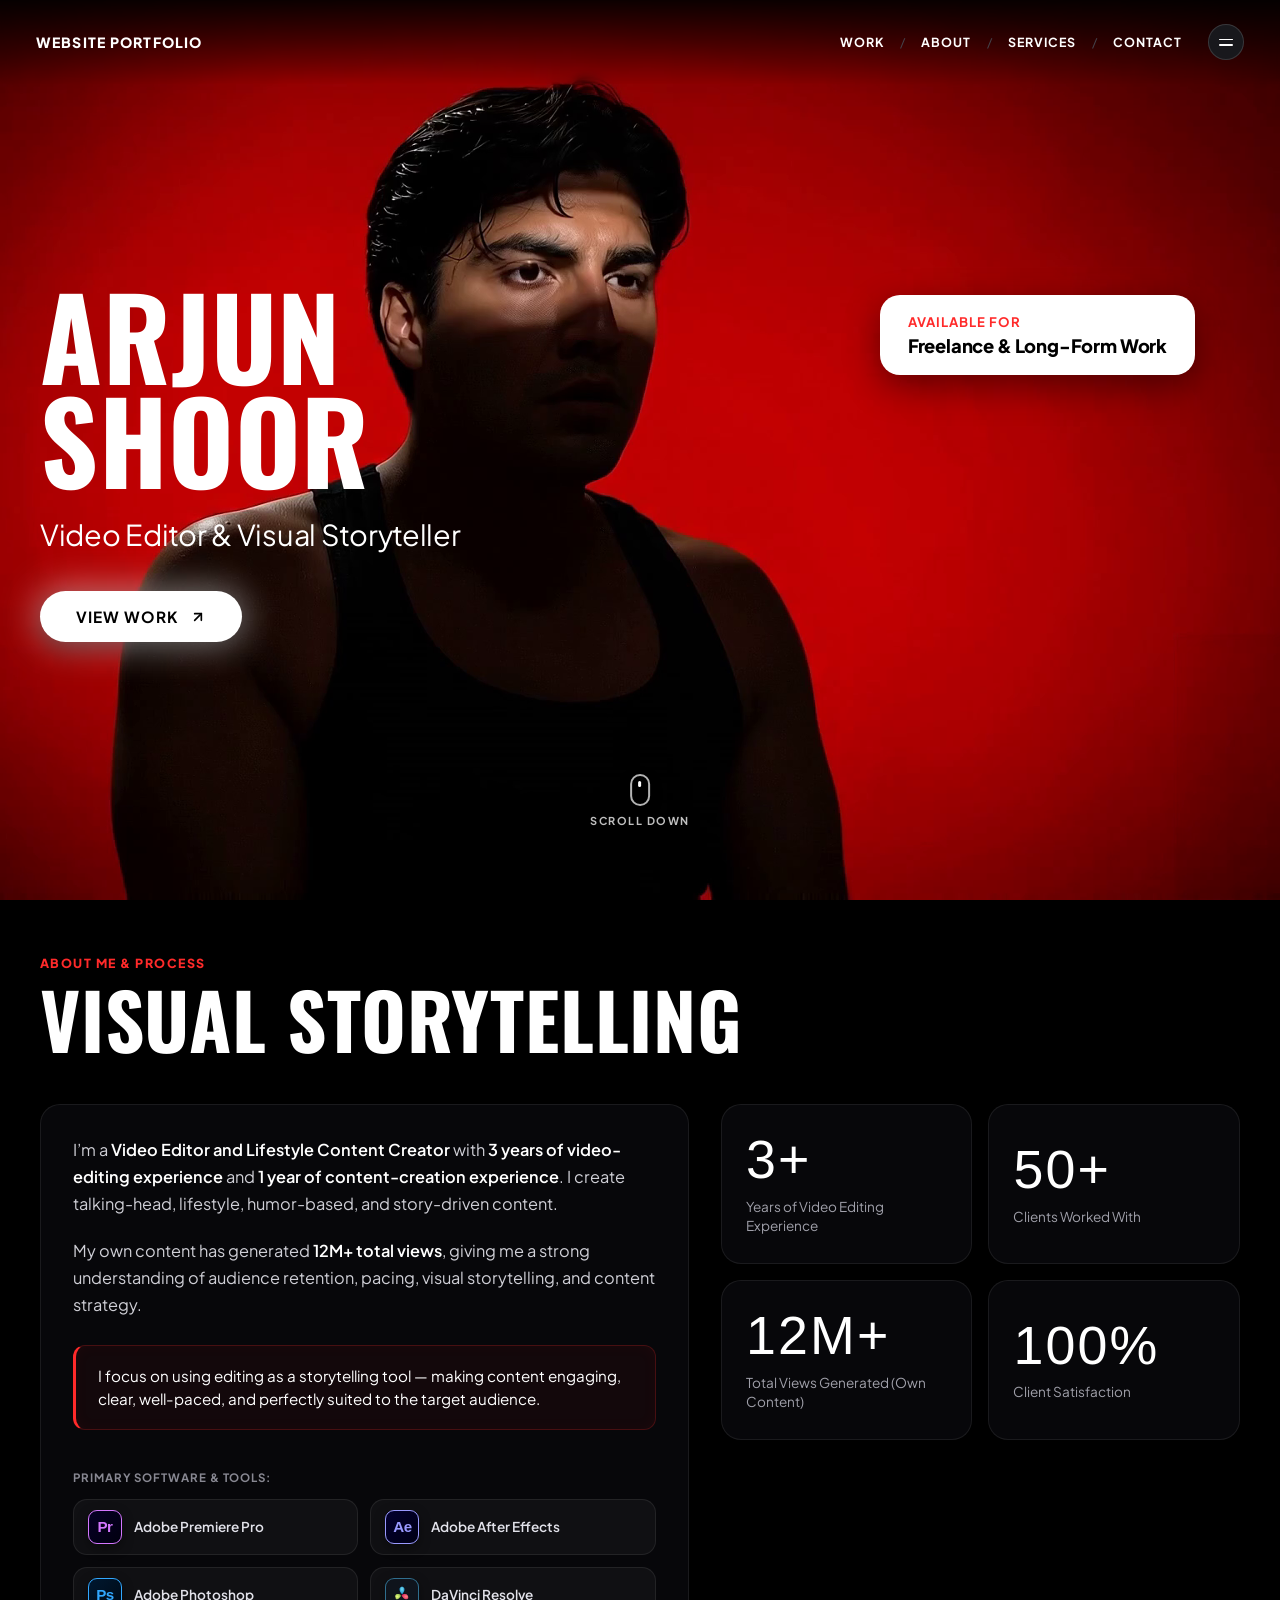
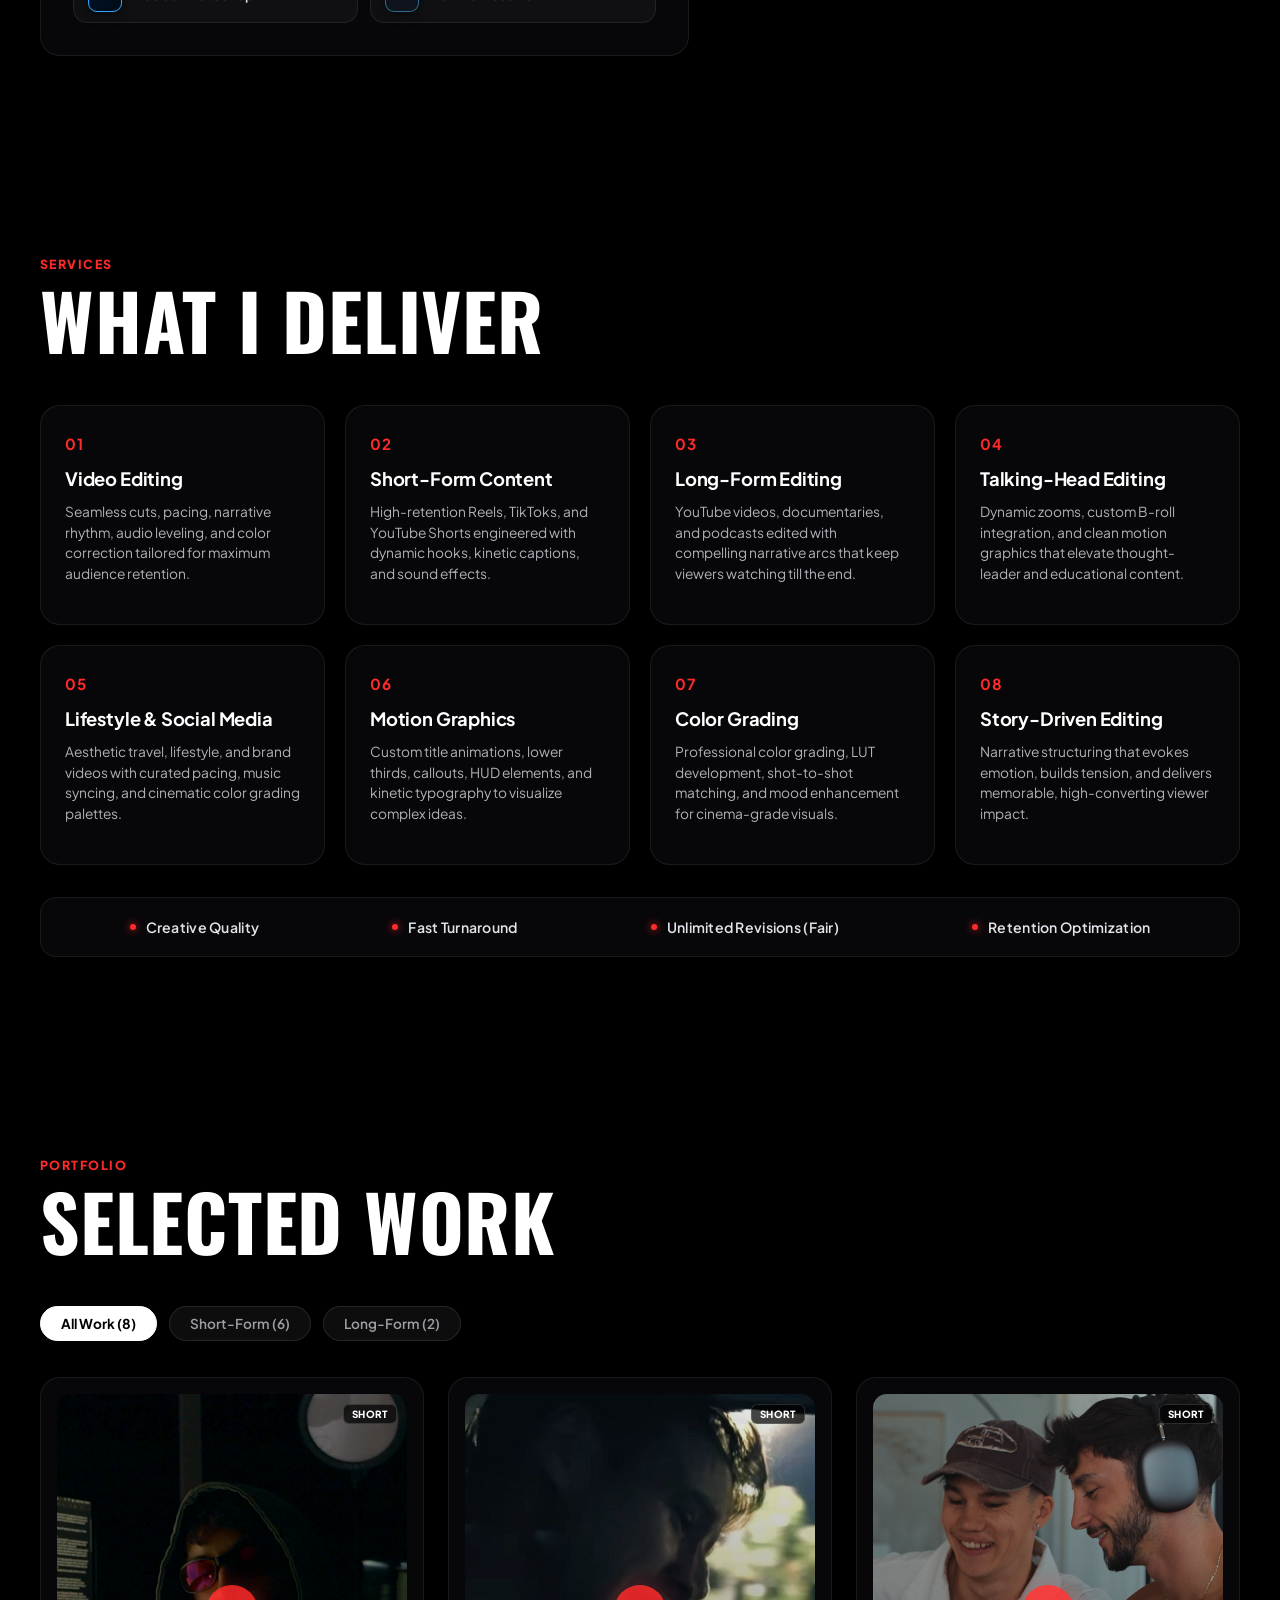
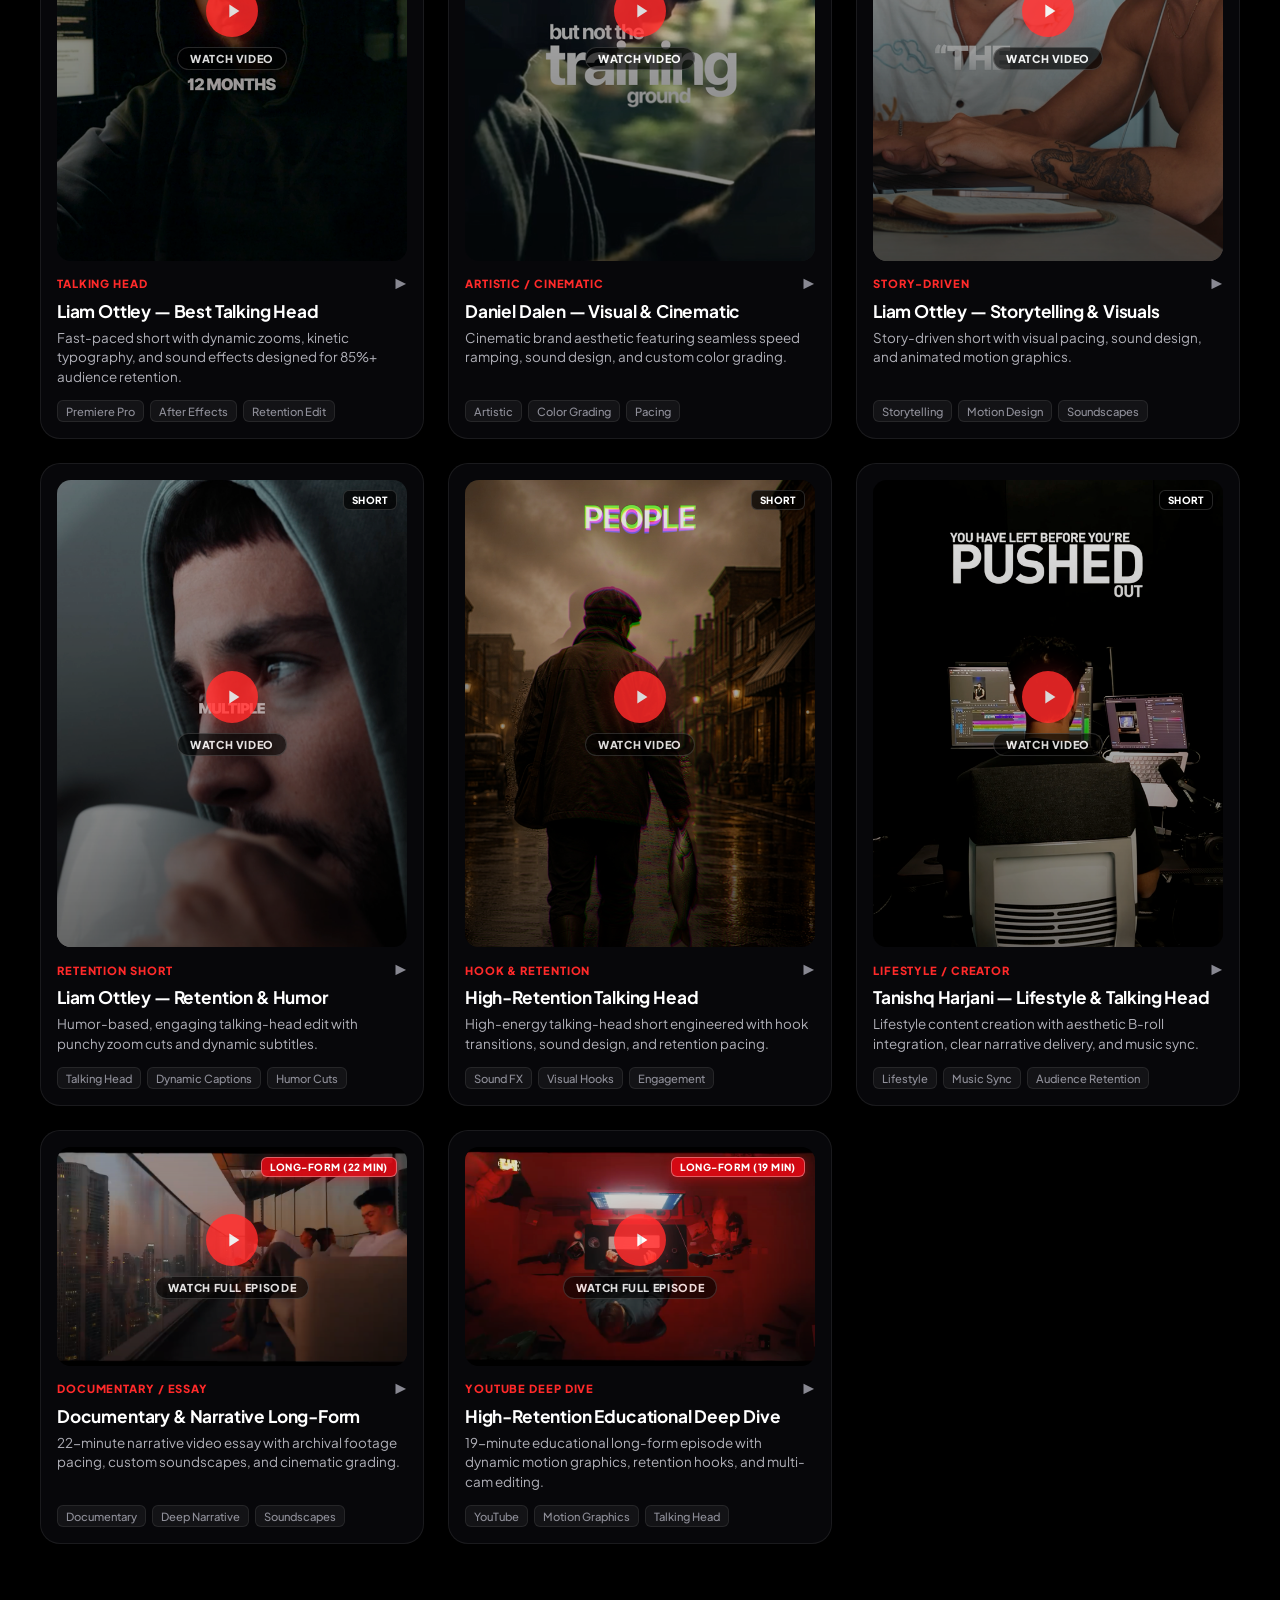
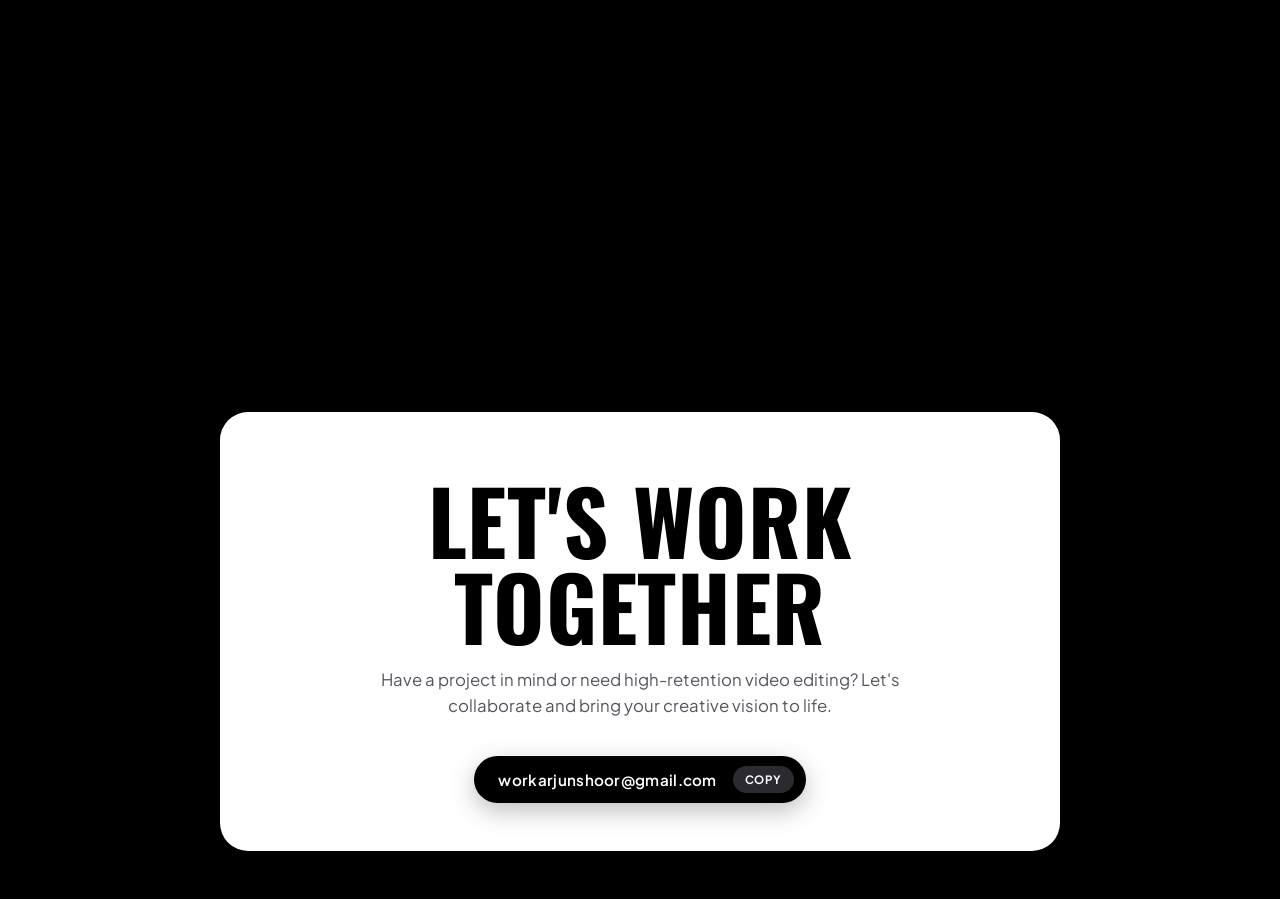
==== commit 8288ab28: "Update hero badge to Available For Freelance & Long-Form Work" ====
--- a/index.html
+++ b/index.html
@@ -80,12 +80,12 @@
 
         </div>
 
-          <!-- Right Freelance Projects Interactive Card (Exact Reference Match) -->
+          <!-- Right Freelance & Long-Form Interactive Card -->
           <div class="hero-right-badge">
             <a href="#contact" class="hero-badge-card" id="freelance-badge">
               <div class="badge-content default-content">
                 <span class="badge-label">Available For</span>
-                <span class="badge-title">Freelance Projects</span>
+                <span class="badge-title">Freelance & Long-Form Work</span>
               </div>
               <div class="badge-content hover-content">
                 <span class="badge-label">Get In Touch</span>
--- a/style.css
+++ b/style.css
@@ -223,35 +223,8 @@
   text-align: left;
 }
 
-/* Top Pill (Picture 1) */
 .availability-pill {
-  display: inline-flex;
-  align-items: center;
-  gap: 10px;
-  padding: 8px 18px;
-  background: rgba(255, 255, 255, 0.08);
-  border: 1px solid rgba(255, 255, 255, 0.16);
-  border-radius: 9999px;
-  margin-bottom: 24px;
-  backdrop-filter: blur(3px);
-  -webkit-backdrop-filter: blur(3px);
-}
-
-.pulse-dot {
-  width: 8px;
-  height: 8px;
-  border-radius: 50%;
-  background-color: #ff3333;
-  box-shadow: 0 0 10px #ff3333;
-}
-
-.pill-text {
-  font-family: var(--font-body);
-  font-size: 0.84rem;
-  font-weight: 600;
-  letter-spacing: 0.12em;
-  color: #d1d1d8;
-  text-transform: uppercase;
+  display: none !important;
 }
 
 /* Hero Title: Exact typography slightly enlarged proportionally */
@@ -1438,14 +1411,7 @@
     width: auto !important;
   }
 
-  .availability-pill {
-    padding: 6px 14px !important;
-    margin-bottom: 14px !important;
-  }
-
-  .pill-text {
-    font-size: 0.76rem !important;
-  }
+
 
   /* Sized-Up Hero Typography on Mobile */
   .hero-title {
@@ -1845,8 +1811,9 @@
     font-size: 0.64rem !important;
   }
 
+  /* Hide scroll down mouse cursor animation completely on mobile */
   .scroll-indicator {
-    bottom: 8px !important;
+    display: none !important;
   }
 }
 
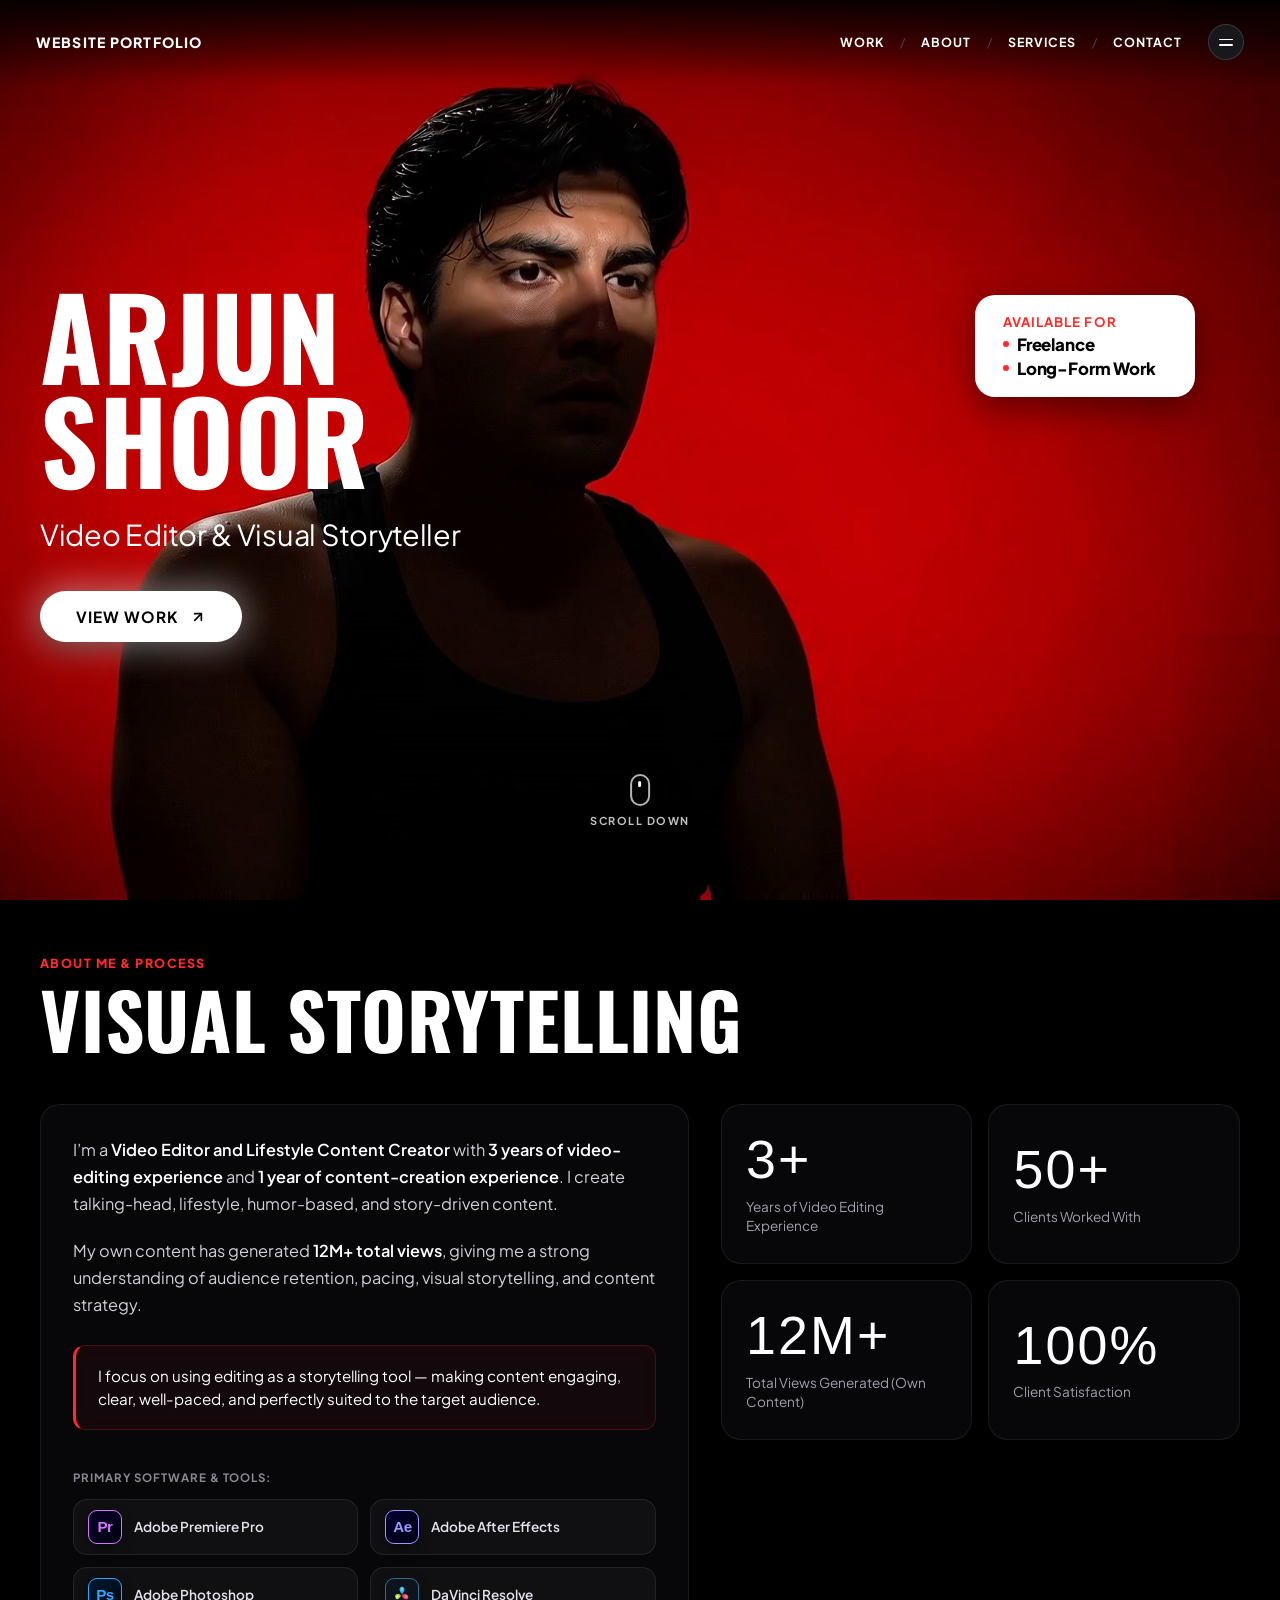
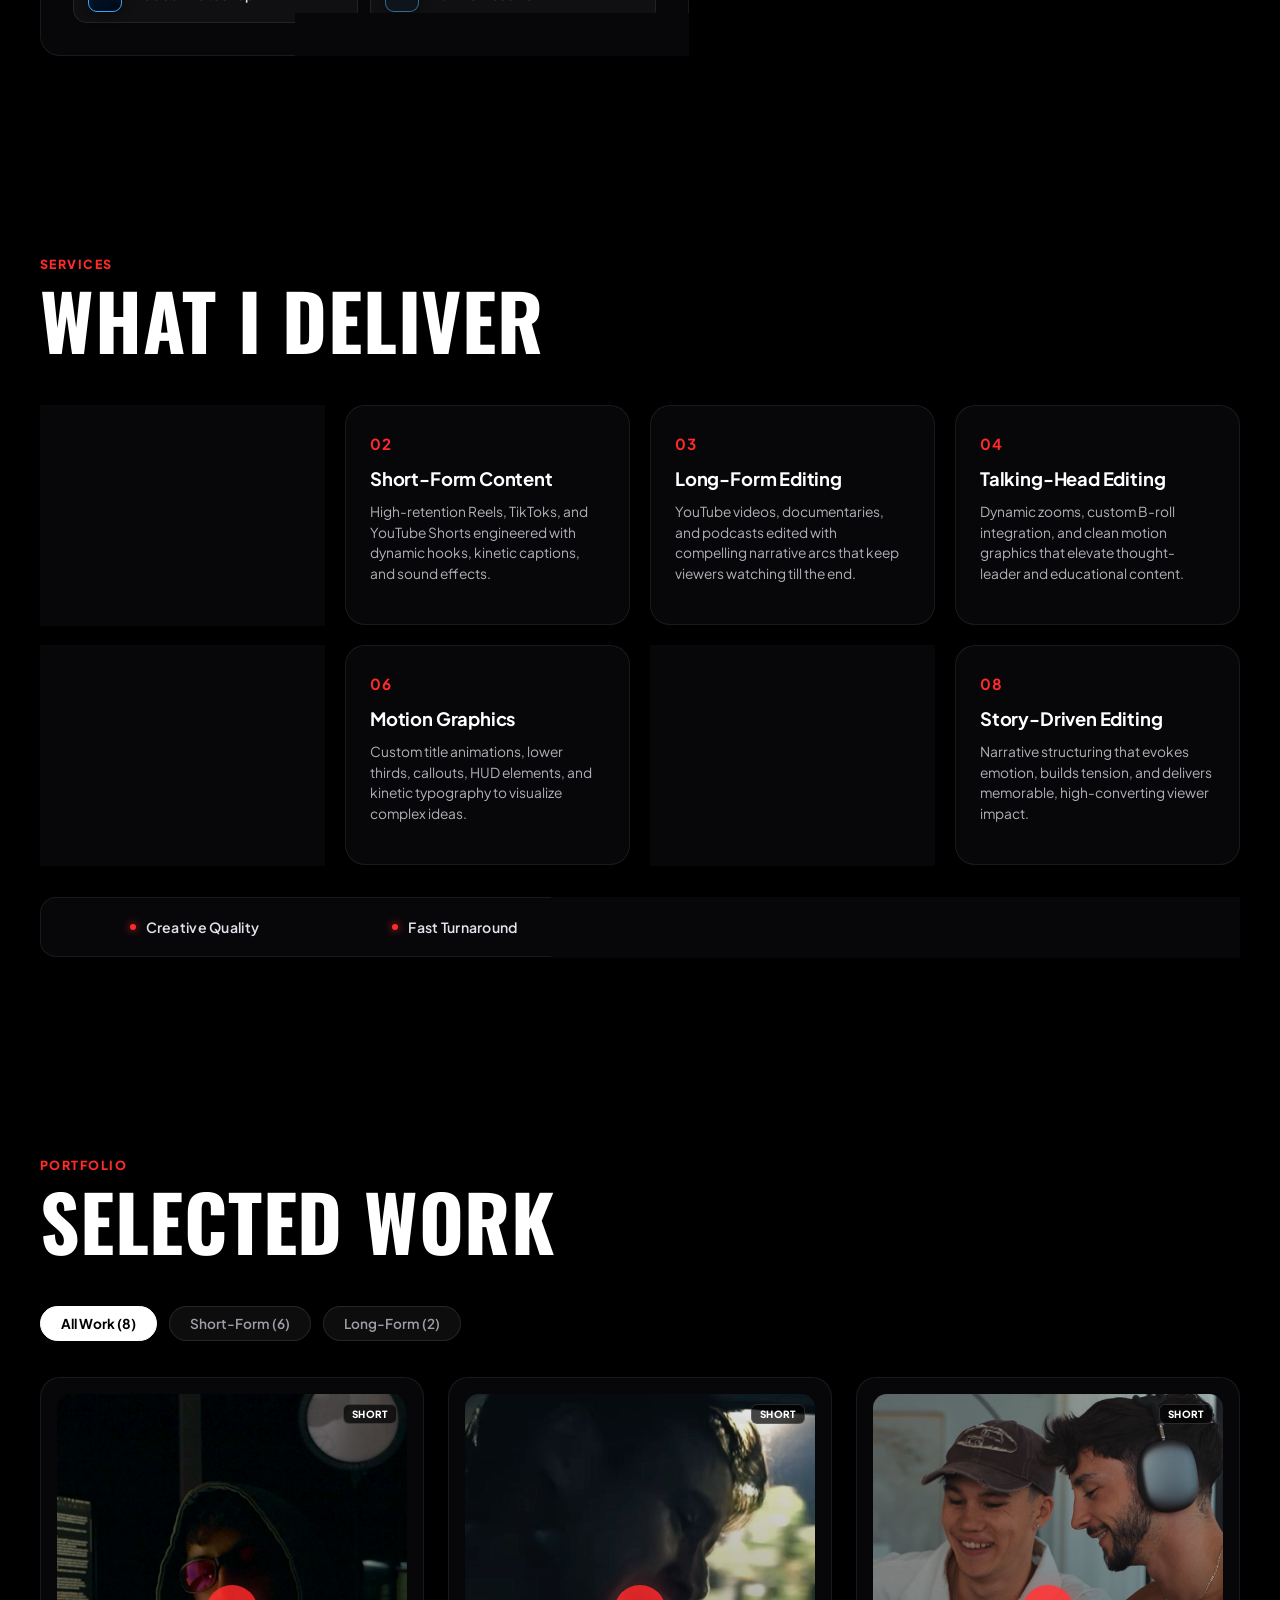
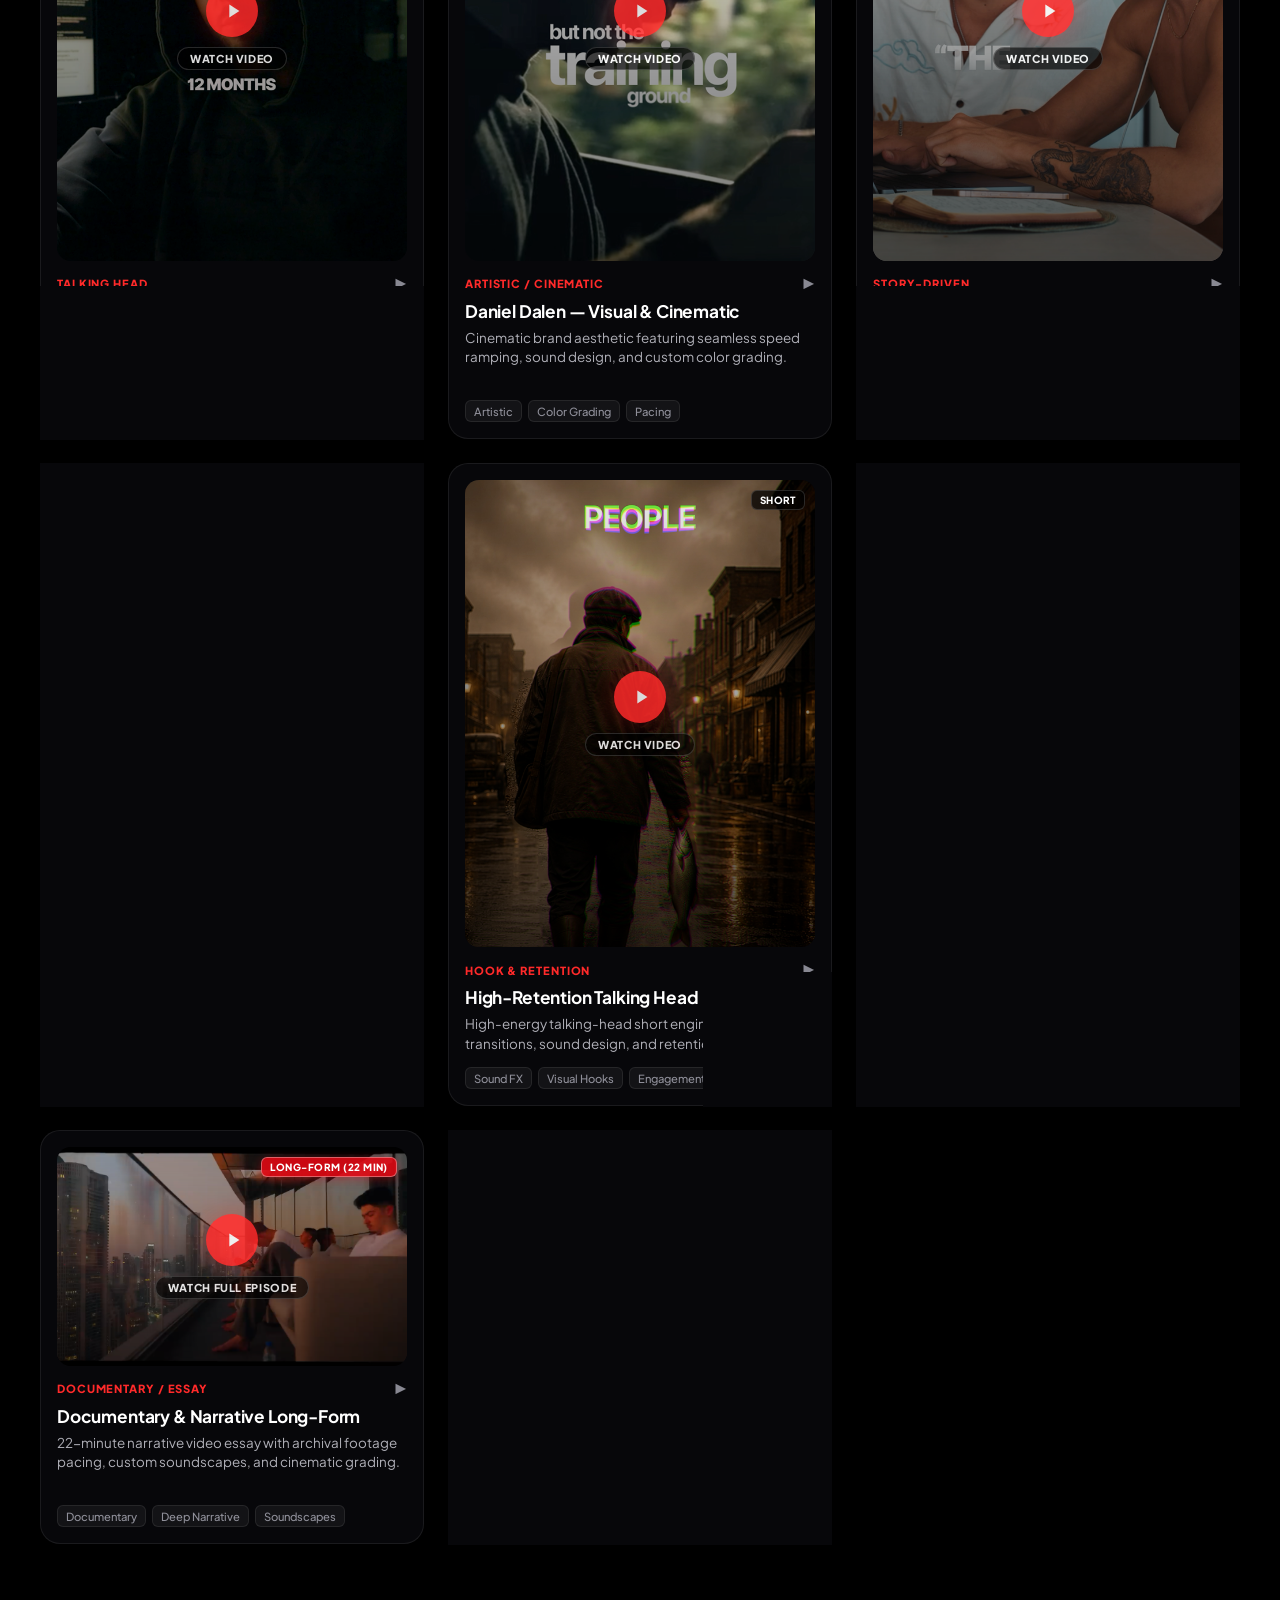
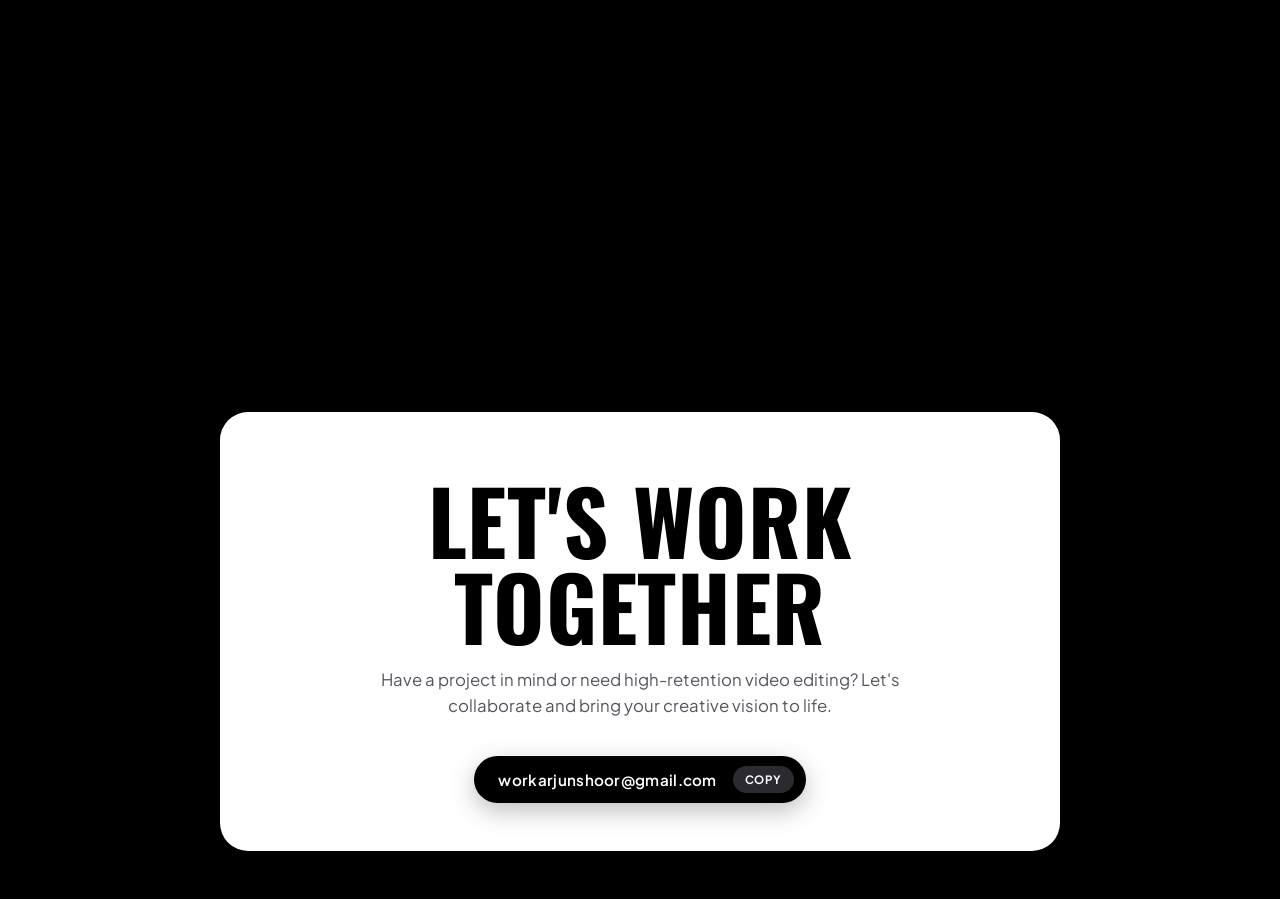
==== commit a1603b1b: "Update available for badge with 2-line bullet points" ====
--- a/index.html
+++ b/index.html
@@ -85,7 +85,10 @@
             <a href="#contact" class="hero-badge-card" id="freelance-badge">
               <div class="badge-content default-content">
                 <span class="badge-label">Available For</span>
-                <span class="badge-title">Freelance & Long-Form Work</span>
+                <ul class="badge-list">
+                  <li>Freelance</li>
+                  <li>Long-Form Work</li>
+                </ul>
               </div>
               <div class="badge-content hover-content">
                 <span class="badge-label">Get In Touch</span>
--- a/style.css
+++ b/style.css
@@ -366,6 +366,36 @@
   gap: 6px;
 }
 
+.badge-list {
+  list-style: none;
+  padding: 0;
+  margin: 0;
+  display: flex;
+  flex-direction: column;
+  gap: 3px;
+}
+
+.badge-list li {
+  font-size: 1.05rem;
+  font-weight: 800;
+  letter-spacing: -0.01em;
+  color: #000000;
+  display: flex;
+  align-items: center;
+  gap: 8px;
+  line-height: 1.25;
+}
+
+.badge-list li::before {
+  content: '';
+  display: inline-block;
+  width: 6px;
+  height: 6px;
+  background-color: var(--accent-red, #ff2a2a);
+  border-radius: 50%;
+  flex-shrink: 0;
+}
+
 .hover-content .badge-title span {
   display: inline-block;
   transition: transform 0.25s ease;
@@ -1465,6 +1495,20 @@
     gap: 4px !important;
   }
 
+  .badge-list {
+    gap: 2px !important;
+  }
+
+  .badge-list li {
+    font-size: 0.88rem !important;
+    gap: 6px !important;
+  }
+
+  .badge-list li::before {
+    width: 5px !important;
+    height: 5px !important;
+  }
+
   /* About Section: Translucent Subtle-Blur on Mobile */
   .about-grid {
     display: grid !important;
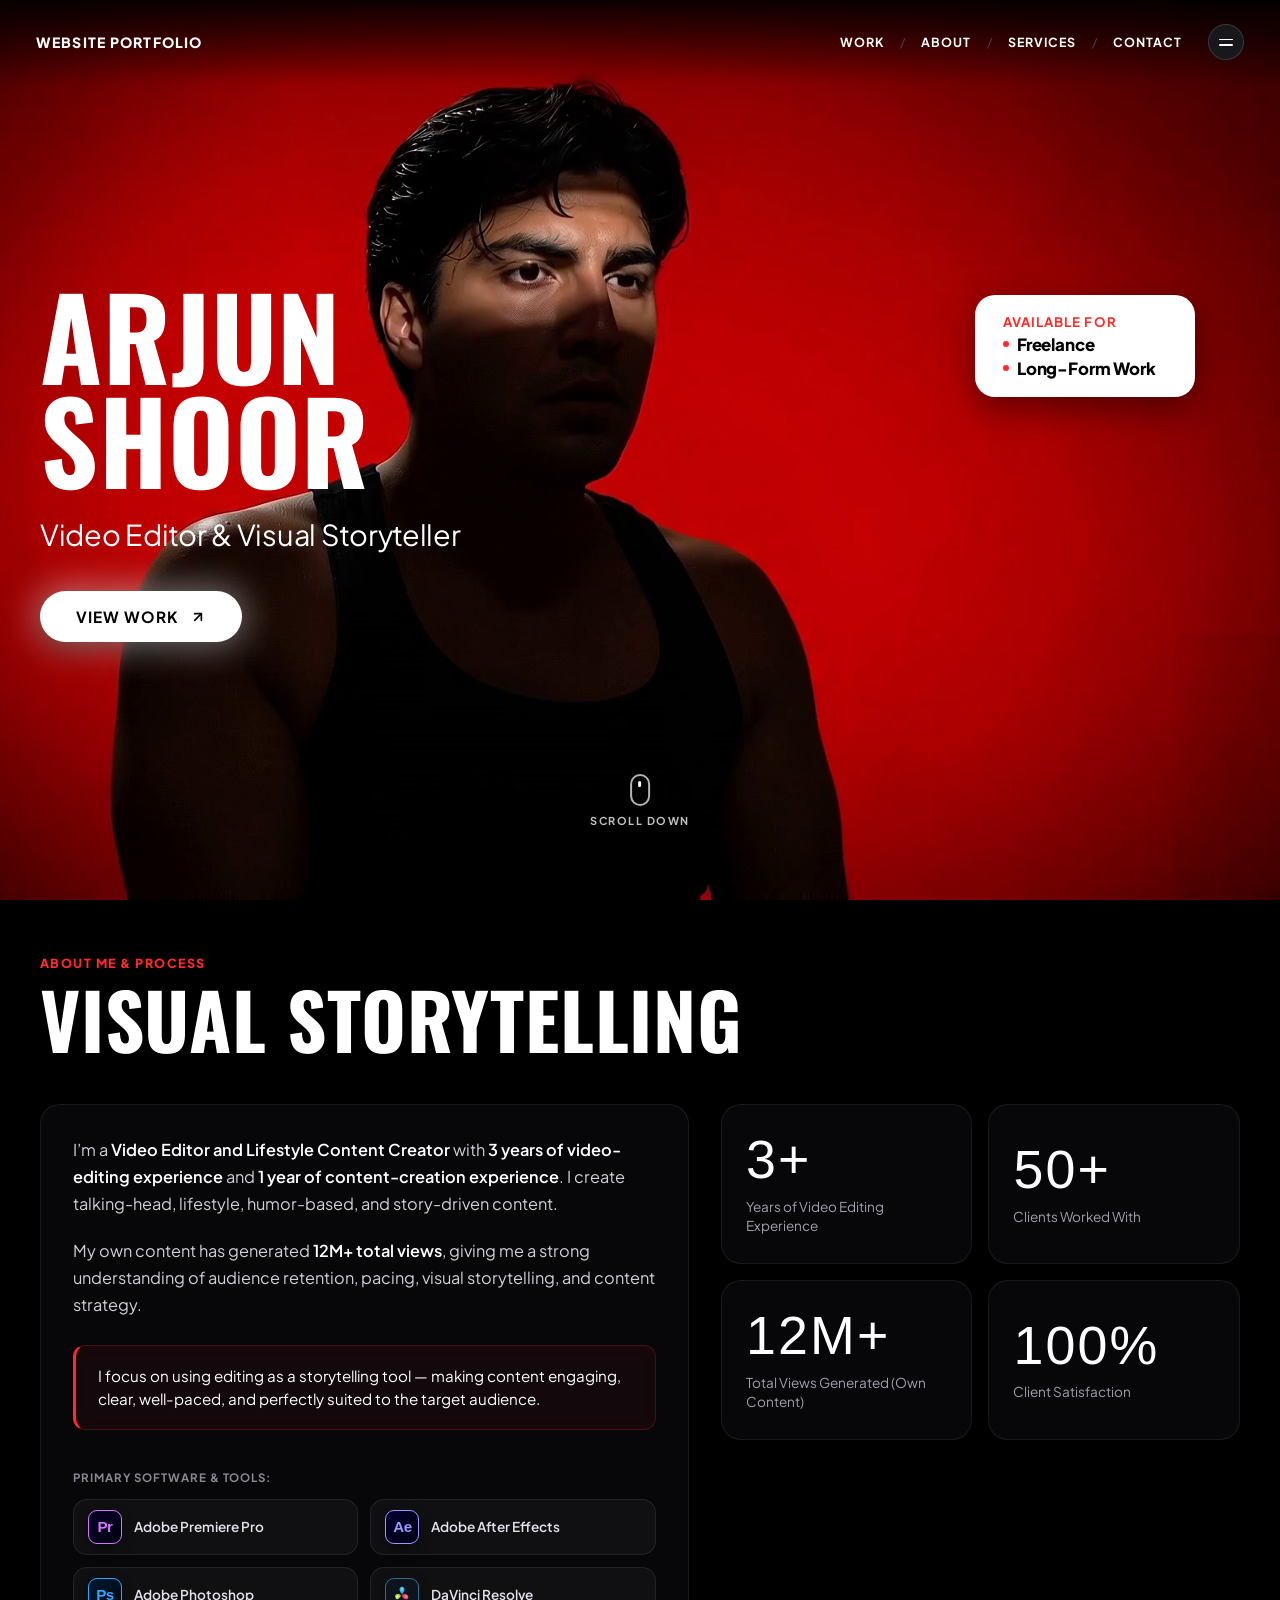
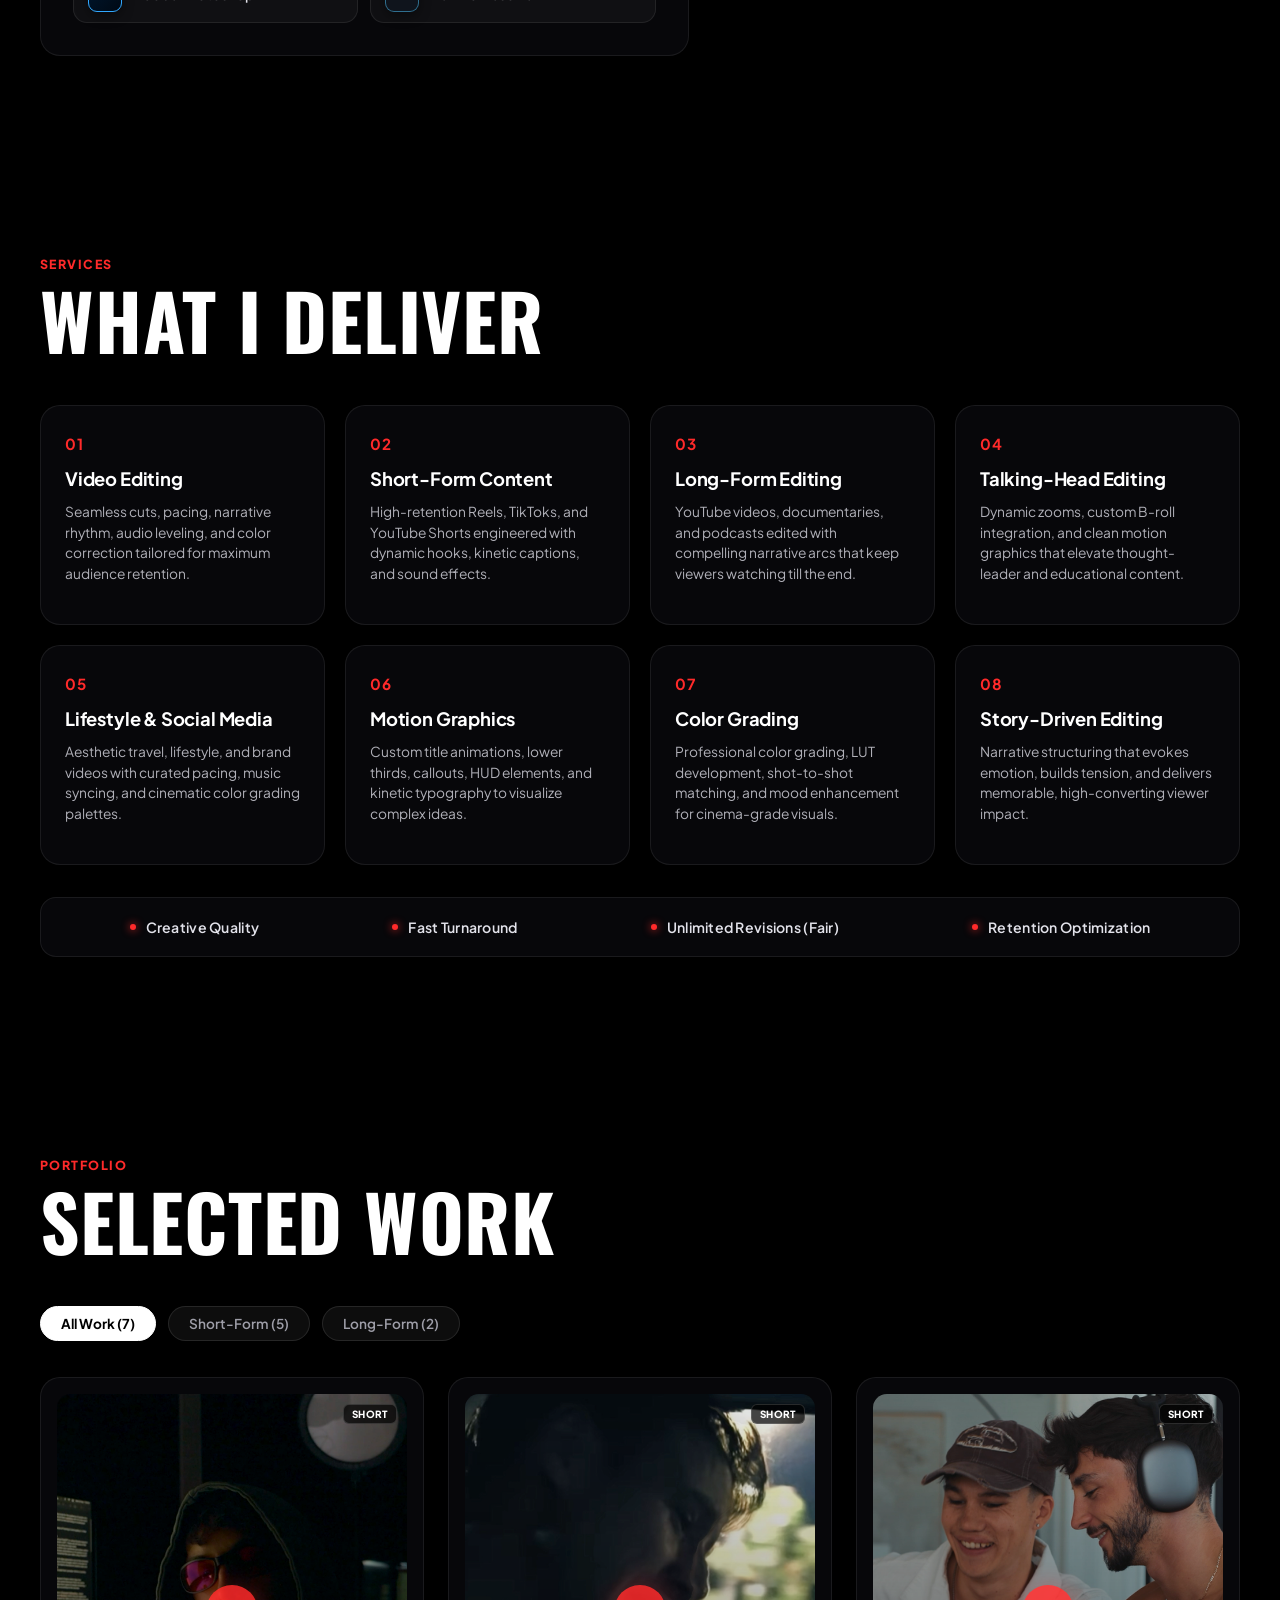
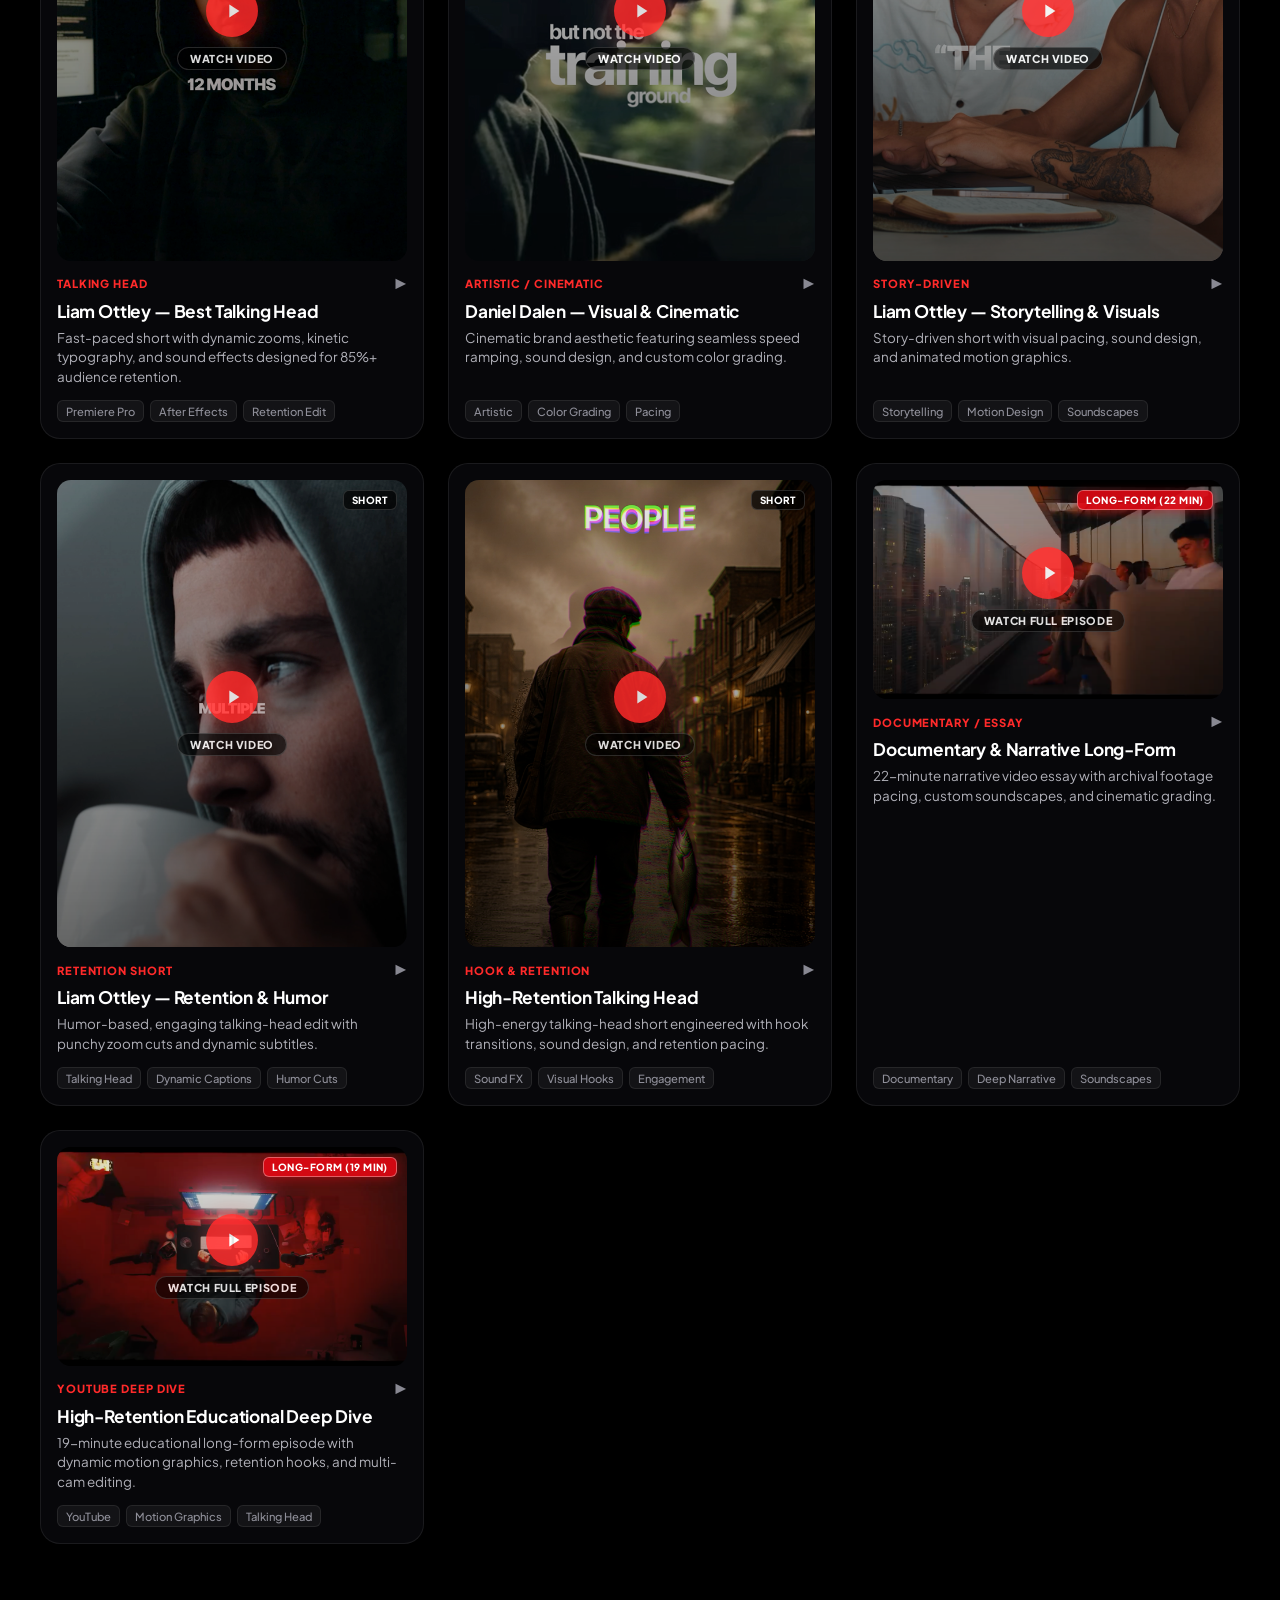
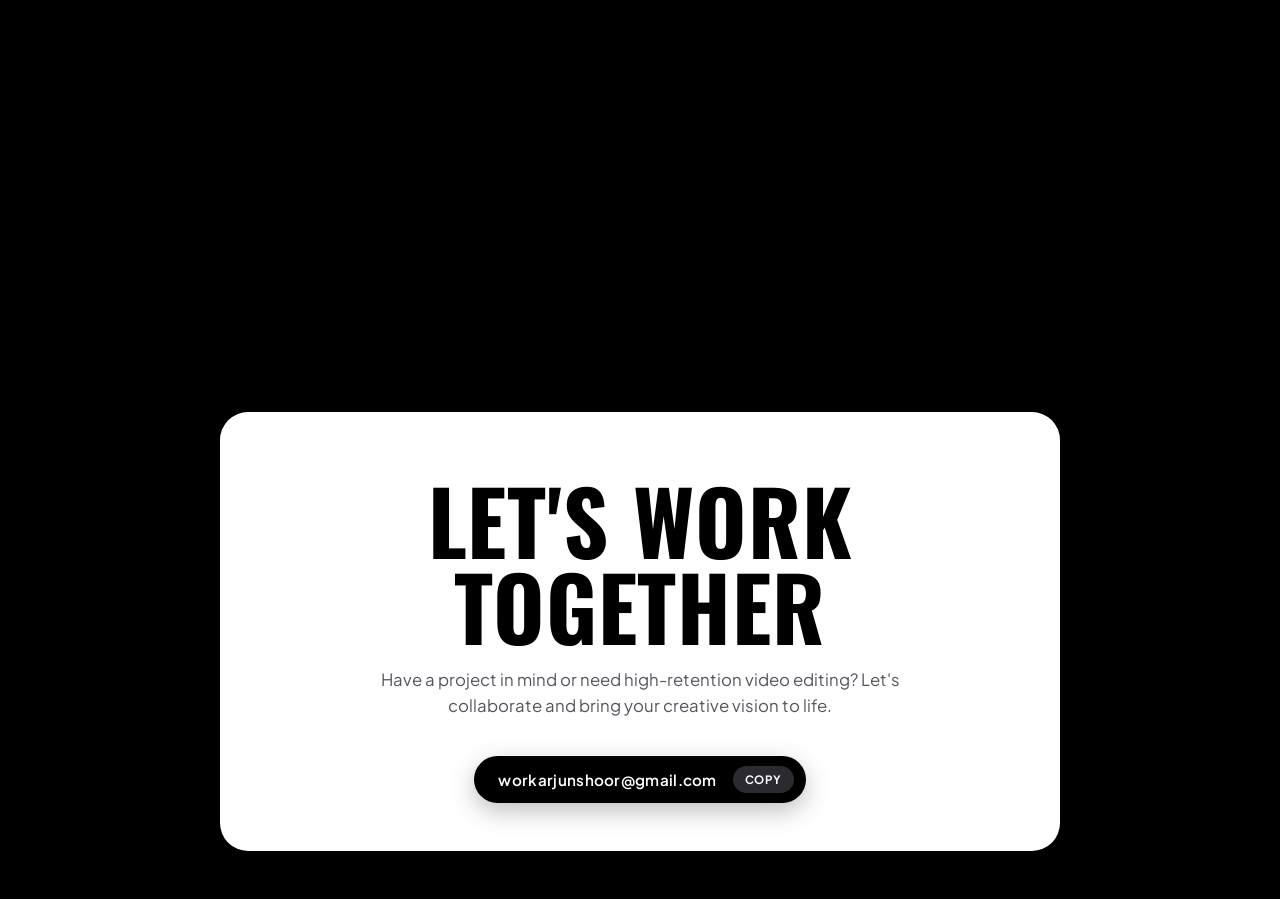
==== commit 64634ac5: "Remove Tanishq Harjani video card and update filter counts to 7 total" ====
--- a/index.html
+++ b/index.html
@@ -342,8 +342,8 @@
 
         <!-- Filter Tabs -->
         <div class="portfolio-filters">
-          <button class="filter-btn active" data-filter="all">All Work (8)</button>
-          <button class="filter-btn" data-filter="short-form">Short-Form (6)</button>
+          <button class="filter-btn active" data-filter="all">All Work (7)</button>
+          <button class="filter-btn" data-filter="short-form">Short-Form (5)</button>
           <button class="filter-btn" data-filter="long-form">Long-Form (2)</button>
         </div>
 
@@ -485,34 +485,7 @@
             </div>
           </div>
 
-          <!-- Card 6: Tanishq Harjani - Lifestyle & Talking Head -->
-          <div class="project-card glass-card" data-category="short-form" data-video="videos/short-form/tanishq-harjani-talking-head.mp4" data-title="Tanishq Harjani — Lifestyle & Talking Head" data-desc="Lifestyle content creation with aesthetic B-roll integration, clear narrative delivery, and music sync.">
-            <div class="project-thumbnail-wrap">
-              <img src="videos/thumbnails/tanishq-harjani-talking-head.png" alt="Tanishq Harjani — Talking Head" class="project-img" loading="lazy">
-              <div class="play-overlay">
-                <div class="play-btn-circle">
-                  <svg class="play-icon" viewBox="0 0 24 24" fill="currentColor"><path d="M8 5v14l11-7z"/></svg>
-                </div>
-                <span class="view-pill">WATCH VIDEO</span>
-              </div>
-              <span class="video-format-pill">SHORT</span>
-            </div>
-            <div class="project-info">
-              <div class="project-header">
-                <span class="project-tag">LIFESTYLE / CREATOR</span>
-                <span class="project-arrow">▶</span>
-              </div>
-              <h3 class="project-title">Tanishq Harjani — Lifestyle & Talking Head</h3>
-              <p class="project-desc">Lifestyle content creation with aesthetic B-roll integration, clear narrative delivery, and music sync.</p>
-              <div class="project-pills">
-                <span class="pill">Lifestyle</span>
-                <span class="pill">Music Sync</span>
-                <span class="pill">Audience Retention</span>
-              </div>
-            </div>
-          </div>
-
-          <!-- Card 7: Long-Form Video 1 (Documentary & Storytelling) -->
+          <!-- Card 6: Long-Form Video 1 (Documentary & Storytelling) -->
           <div class="project-card glass-card" data-category="long-form" data-video="videos/long-form/long-form-1.mp4" data-title="Documentary & Narrative Long-Form Episode" data-desc="22-minute narrative journey detailing creative struggles and victories with emotive storytelling, archival pacing, and soundscapes.">
             <div class="project-thumbnail-wrap long-form-thumb">
               <img src="videos/thumbnails/long-form-1.png" alt="Documentary & Narrative Long-Form" class="project-img" loading="lazy">
@@ -539,7 +512,7 @@
             </div>
           </div>
 
-          <!-- Card 8: Long-Form Video 2 (Educational Deep Dive) -->
+          <!-- Card 7: Long-Form Video 2 (Educational Deep Dive) -->
           <div class="project-card glass-card" data-category="long-form" data-video="videos/long-form/long-form-2.mp4" data-title="High-Retention Educational Deep Dive" data-desc="19-minute educational long-form YouTube video with custom motion infographics, multi-camera switching, and retention hooks.">
             <div class="project-thumbnail-wrap long-form-thumb">
               <img src="videos/thumbnails/long-form-2.png" alt="Educational Long-Form Deep Dive" class="project-img" loading="lazy">
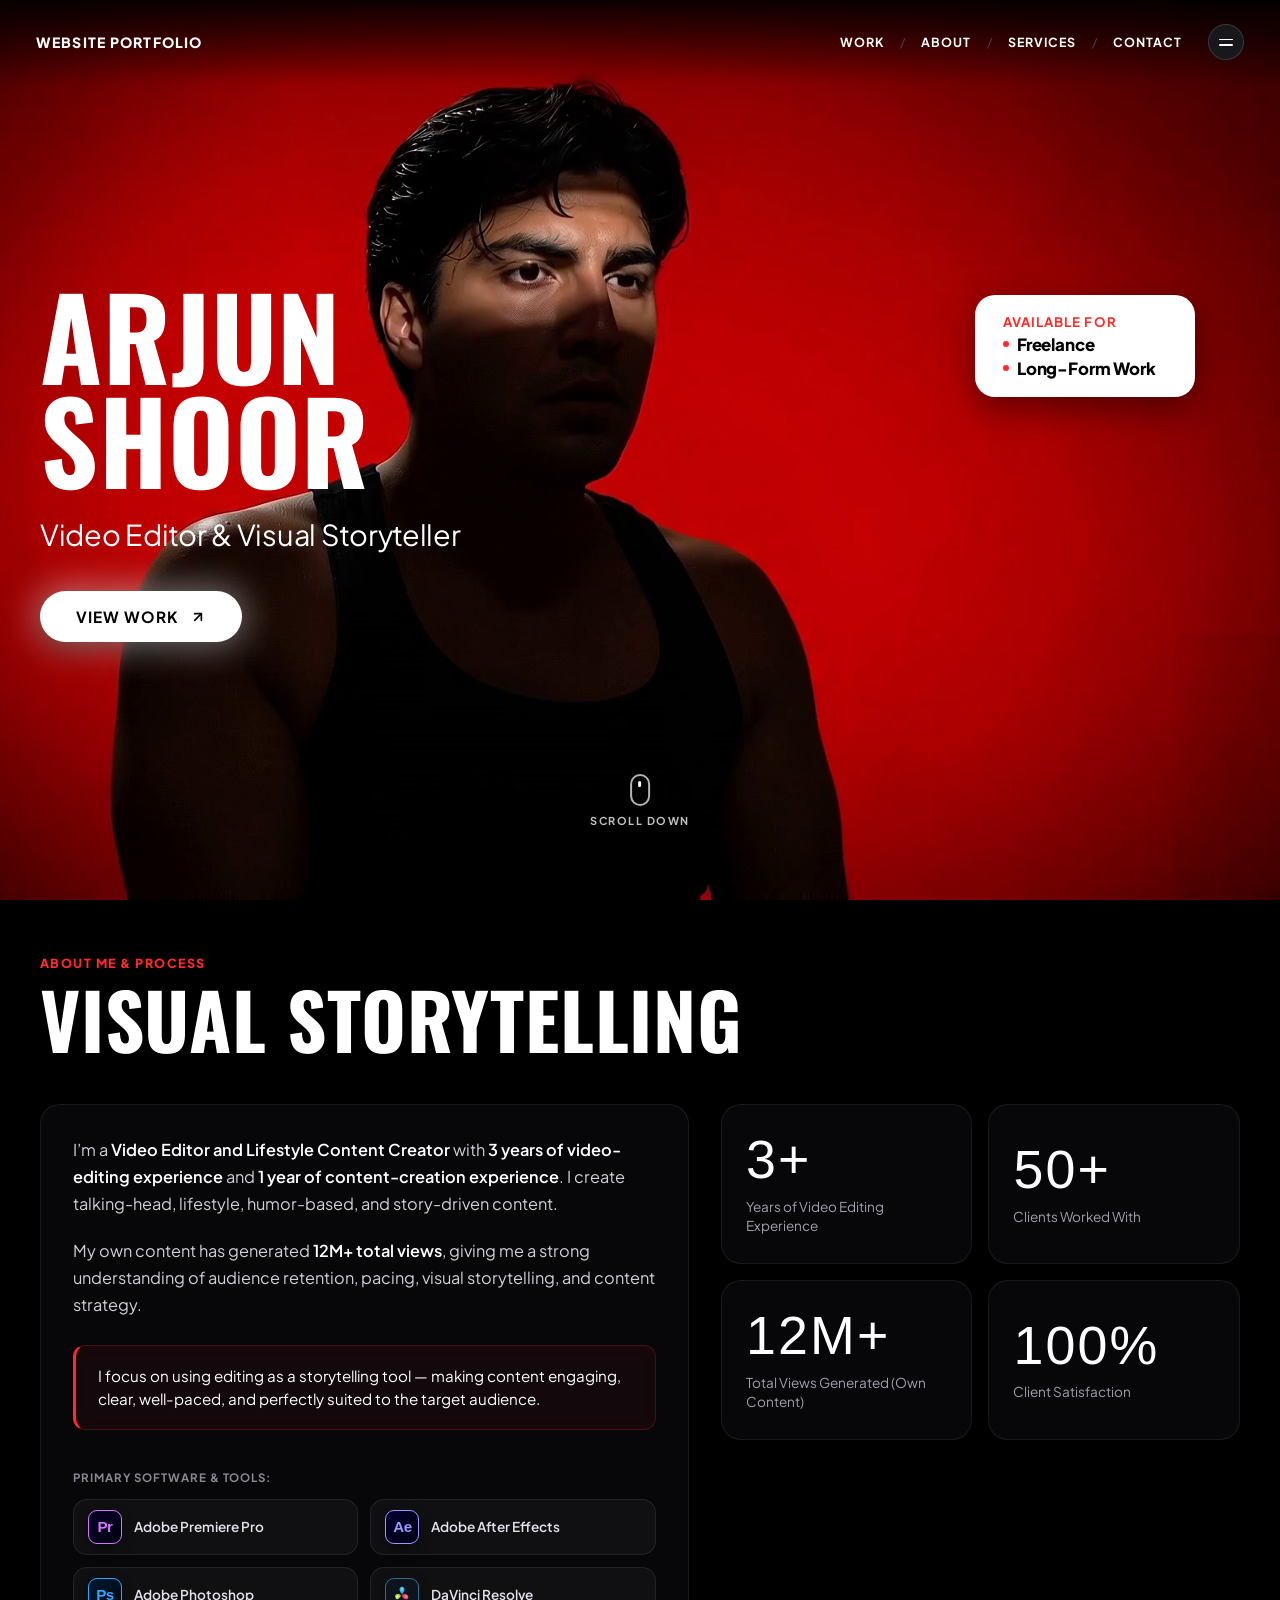
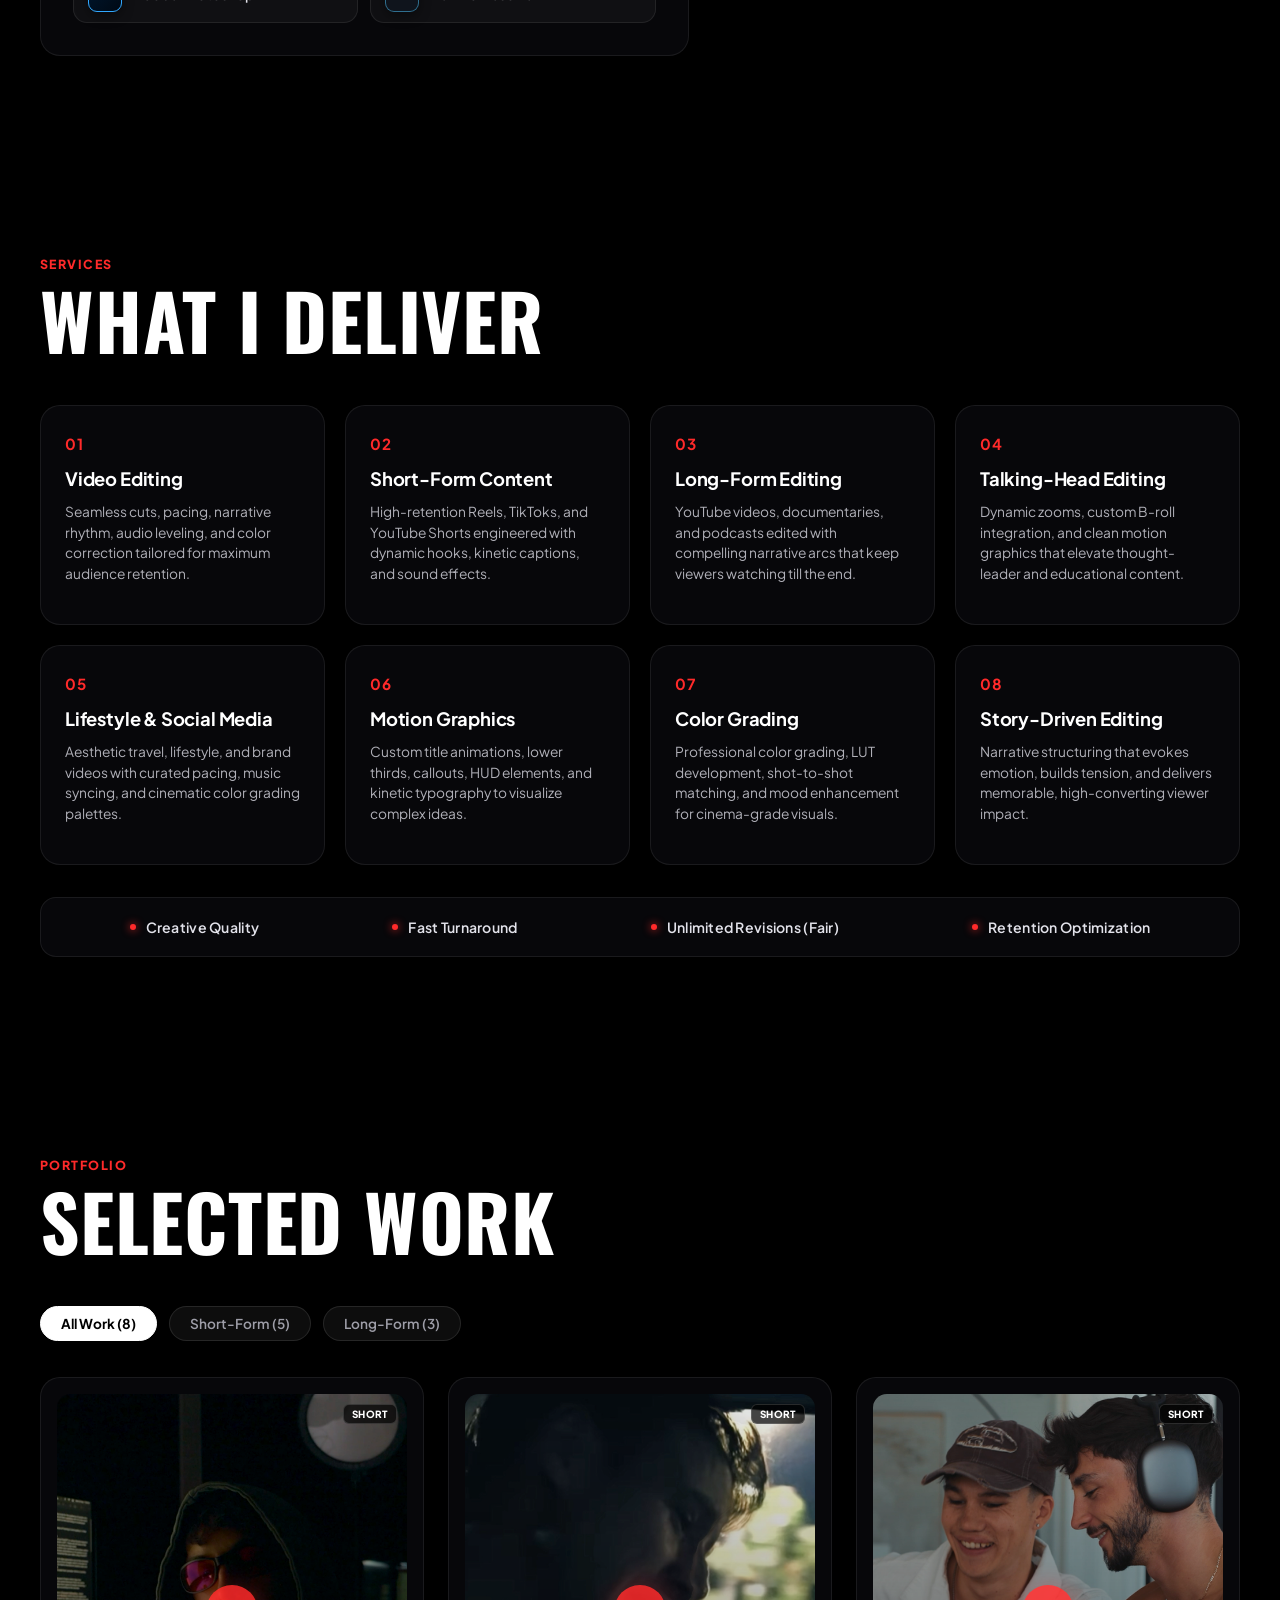
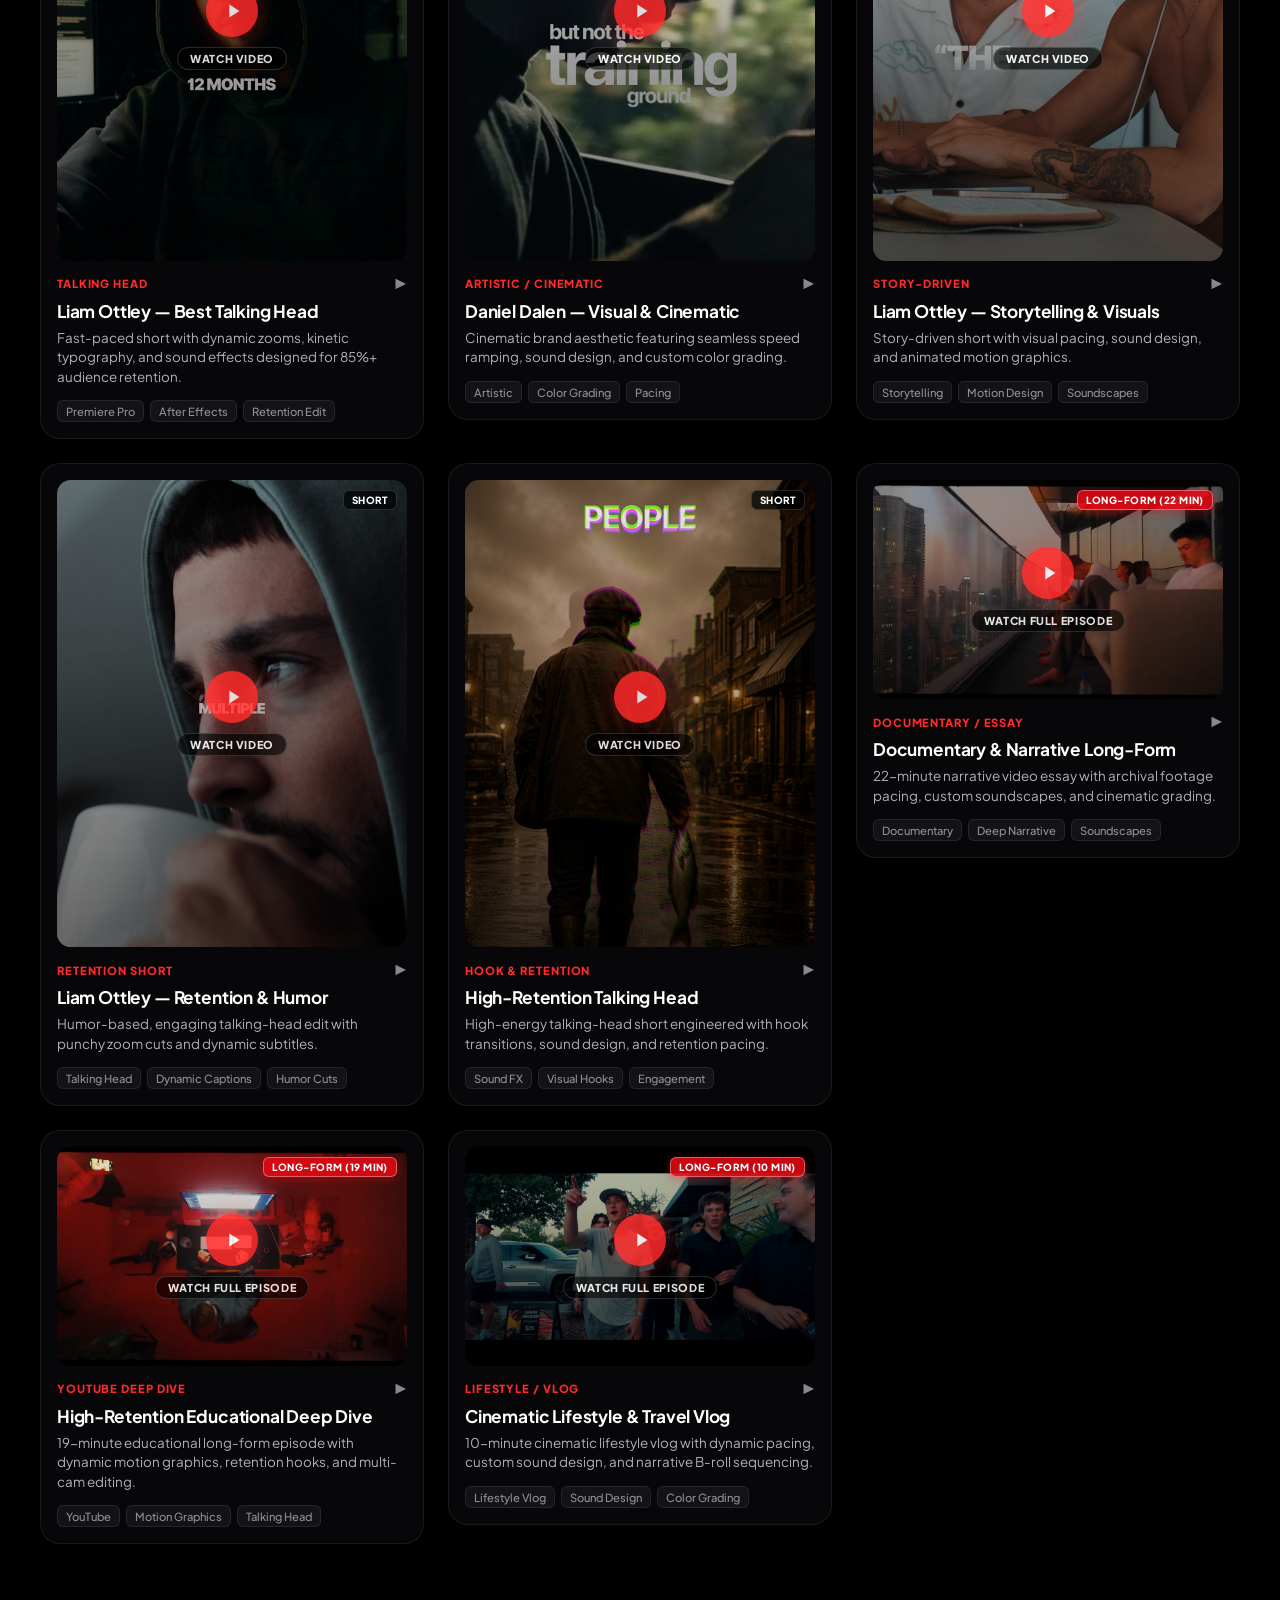
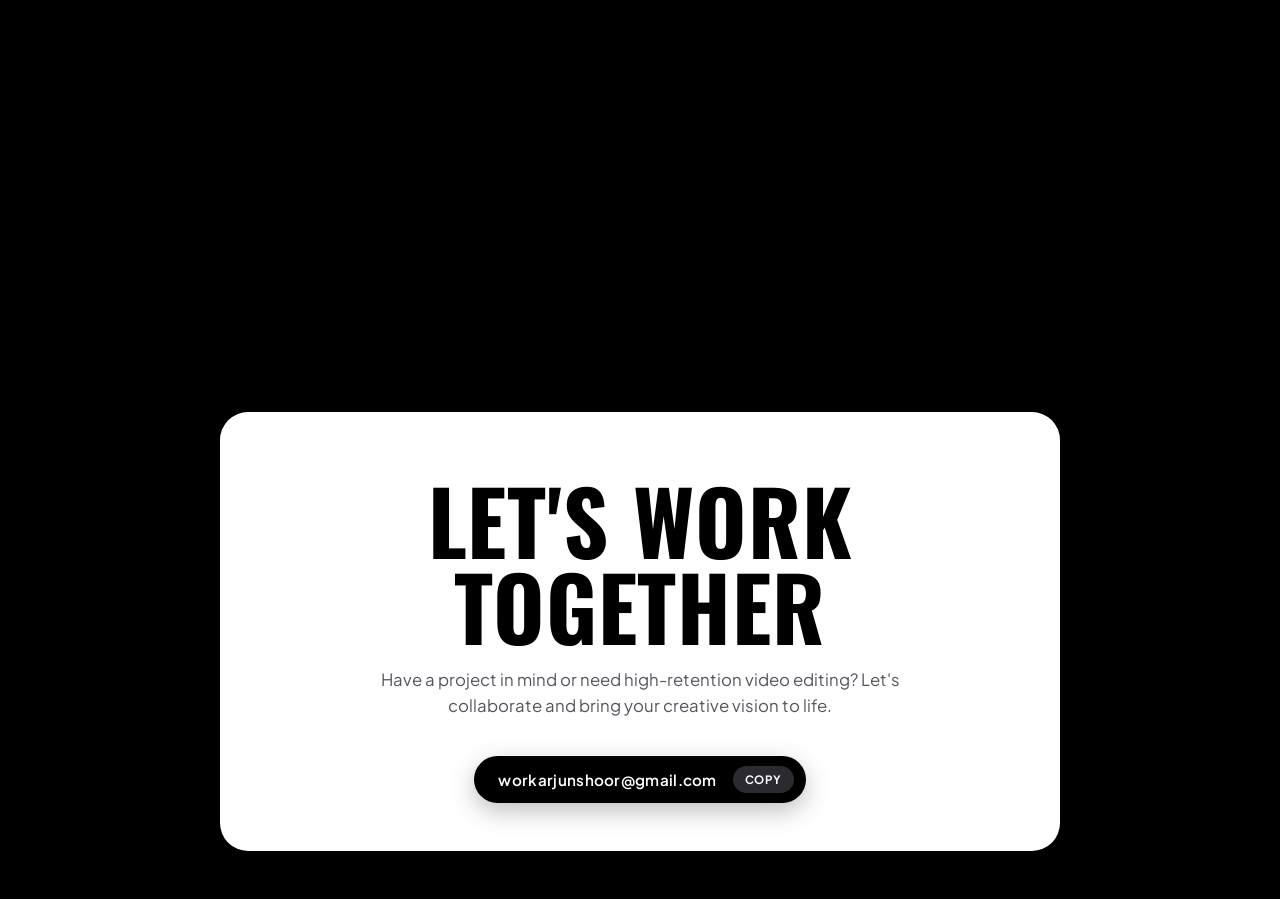
==== commit 736b3f6b: "Add 3rd long-form project: Cinematic Lifestyle & Travel Vlog" ====
--- a/index.html
+++ b/index.html
@@ -342,9 +342,9 @@
 
         <!-- Filter Tabs -->
         <div class="portfolio-filters">
-          <button class="filter-btn active" data-filter="all">All Work (7)</button>
+          <button class="filter-btn active" data-filter="all">All Work (8)</button>
           <button class="filter-btn" data-filter="short-form">Short-Form (5)</button>
-          <button class="filter-btn" data-filter="long-form">Long-Form (2)</button>
+          <button class="filter-btn" data-filter="long-form">Long-Form (3)</button>
         </div>
 
         <!-- Project Cards Grid -->
@@ -535,6 +535,33 @@
                 <span class="pill">YouTube</span>
                 <span class="pill">Motion Graphics</span>
                 <span class="pill">Talking Head</span>
+              </div>
+            </div>
+          </div>
+
+          <!-- Card 8: Long-Form Video 3 (Cinematic Lifestyle & Travel Vlog) -->
+          <div class="project-card glass-card" data-category="long-form" data-video="videos/long-form/long-form-3.mp4" data-title="Cinematic Lifestyle & Travel Vlog" data-desc="10-minute cinematic lifestyle vlog with dynamic pacing, custom sound design, and narrative B-roll sequencing.">
+            <div class="project-thumbnail-wrap long-form-thumb">
+              <img src="videos/thumbnails/long-form-3.png" alt="Cinematic Lifestyle & Travel Vlog" class="project-img" loading="lazy">
+              <div class="play-overlay">
+                <div class="play-btn-circle">
+                  <svg class="play-icon" viewBox="0 0 24 24" fill="currentColor"><path d="M8 5v14l11-7z"/></svg>
+                </div>
+                <span class="view-pill">WATCH FULL EPISODE</span>
+              </div>
+              <span class="video-format-pill long-form-pill">LONG-FORM (10 MIN)</span>
+            </div>
+            <div class="project-info">
+              <div class="project-header">
+                <span class="project-tag">LIFESTYLE / VLOG</span>
+                <span class="project-arrow">▶</span>
+              </div>
+              <h3 class="project-title">Cinematic Lifestyle & Travel Vlog</h3>
+              <p class="project-desc">10-minute cinematic lifestyle vlog with dynamic pacing, custom sound design, and narrative B-roll sequencing.</p>
+              <div class="project-pills">
+                <span class="pill">Lifestyle Vlog</span>
+                <span class="pill">Sound Design</span>
+                <span class="pill">Color Grading</span>
               </div>
             </div>
           </div>
--- a/style.css
+++ b/style.css
@@ -807,6 +807,12 @@
   display: grid;
   grid-template-columns: repeat(3, 1fr);
   gap: 24px;
+  align-items: start;
+}
+
+/* Ensure Long-Form cards start on their own row on desktop so both sit side-by-side with identical compact height */
+.portfolio-grid .project-card[data-category="long-form"]:first-of-type {
+  grid-column-start: 1;
 }
 
 .project-card {
@@ -817,6 +823,7 @@
   cursor: pointer;
   transition: all 0.3s cubic-bezier(0.16, 1, 0.3, 1);
   position: relative;
+  height: fit-content;
 }
 
 .project-card:hover {
@@ -1701,6 +1708,11 @@
     gap: 8px !important;
     width: 100% !important;
     max-width: 100% !important;
+    align-items: start !important;
+  }
+
+  .portfolio-grid .project-card[data-category="long-form"]:first-of-type {
+    grid-column-start: auto !important;
   }
 
   .project-card {
@@ -1714,6 +1726,7 @@
     -webkit-backdrop-filter: blur(5px) !important;
     border: 1px solid rgba(255, 255, 255, 0.15) !important;
     padding: 8px !important;
+    height: fit-content !important;
   }
 
   .project-thumbnail-wrap {
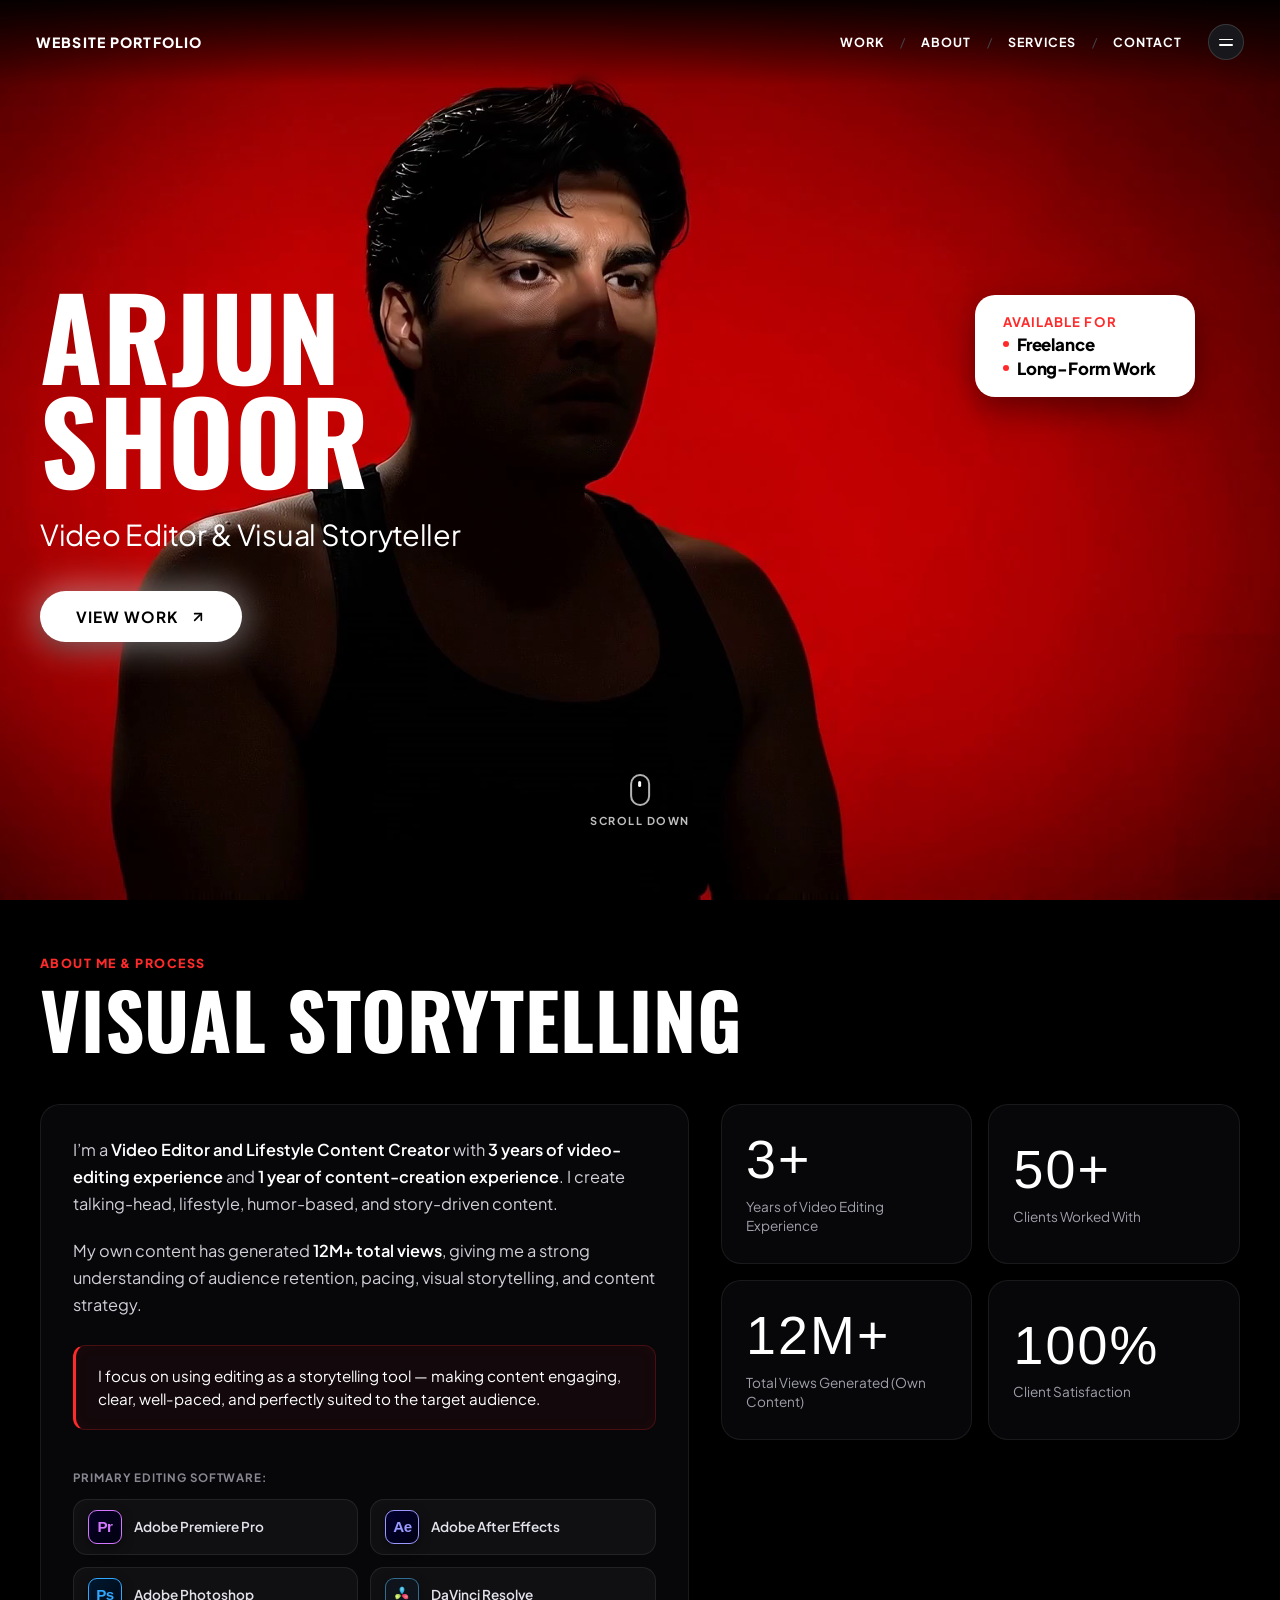
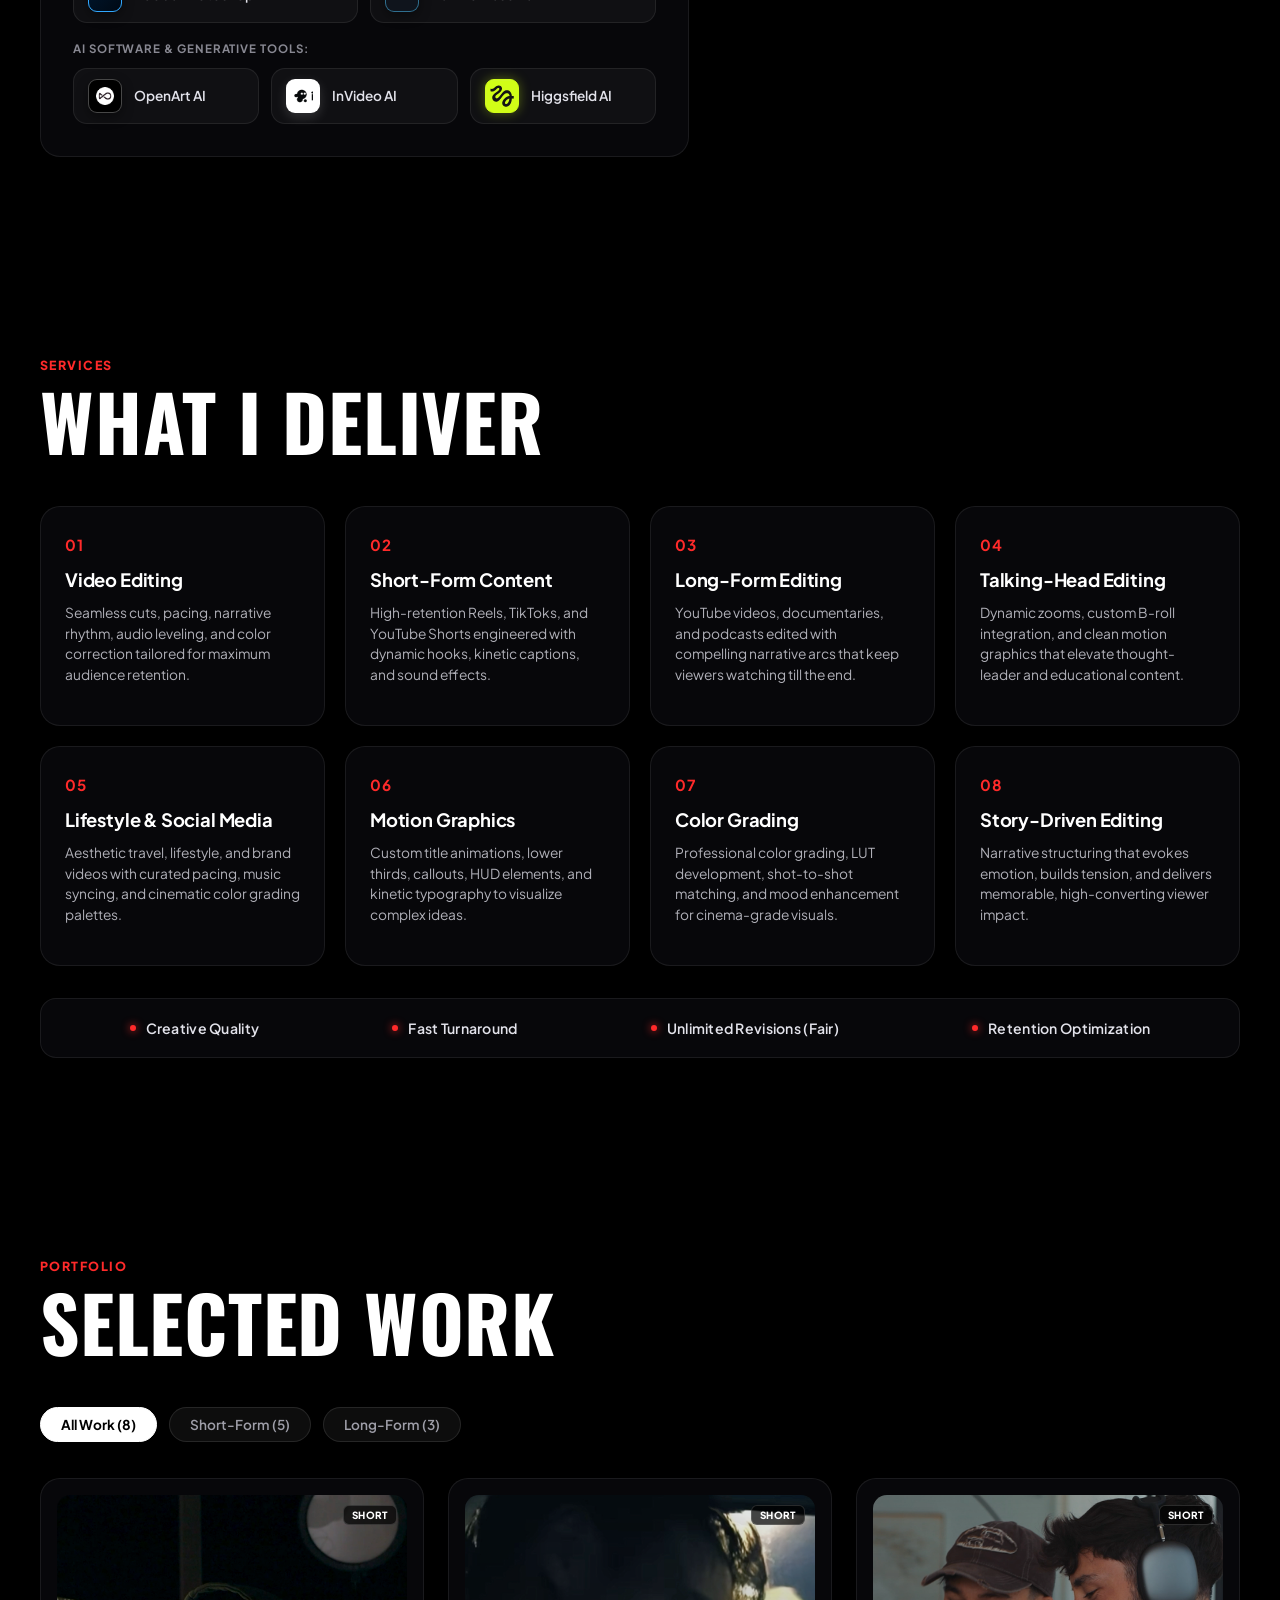
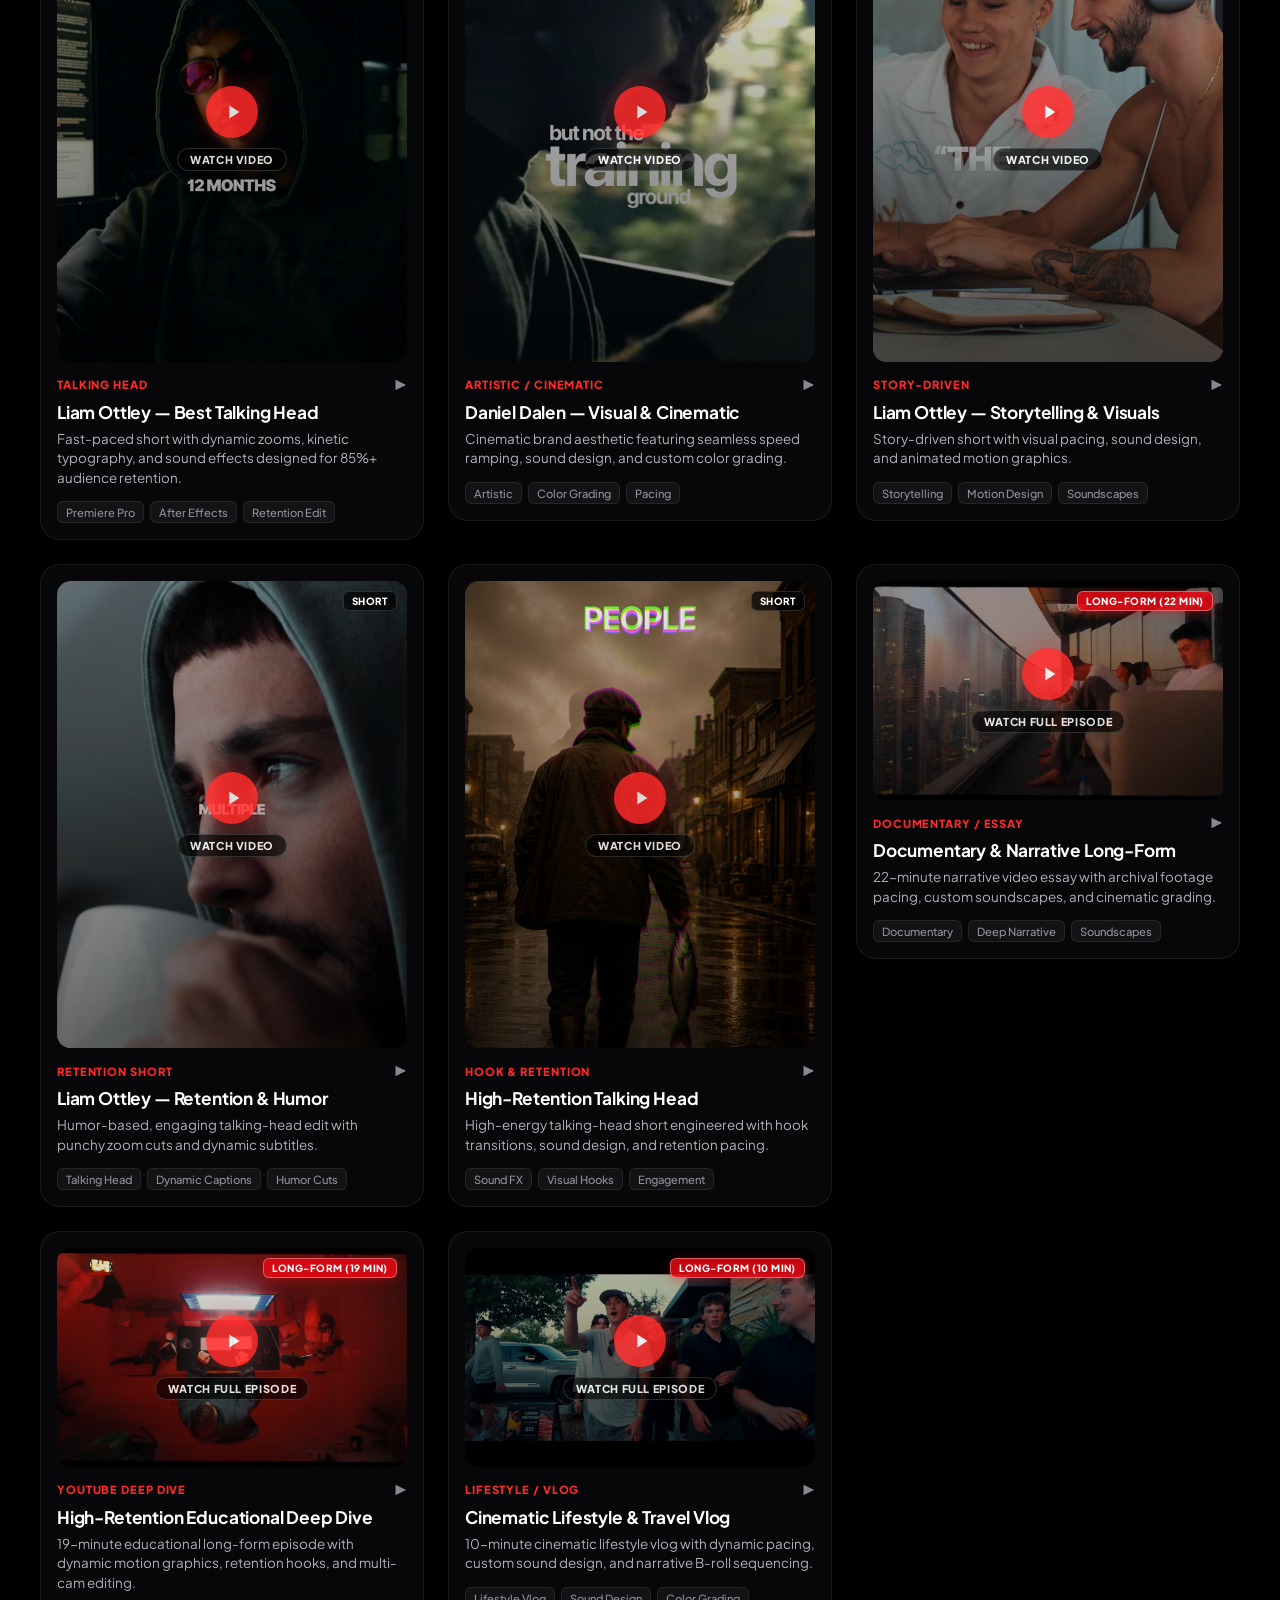
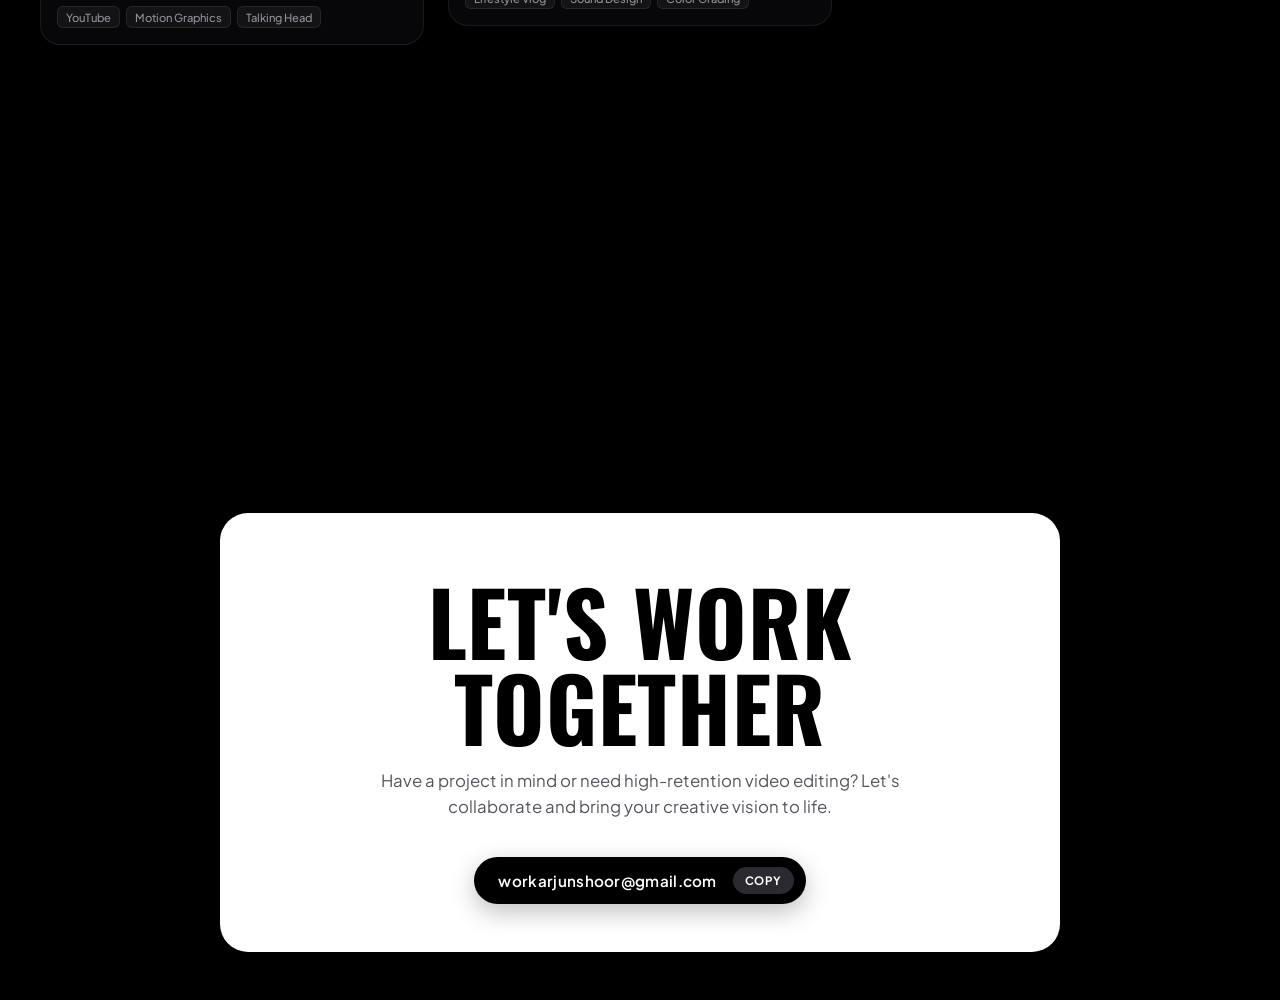
==== commit b5434cfb: "Add AI software & generative tools (OpenArt, InVideo, Higgsfield) to About Me section" ====
--- a/index.html
+++ b/index.html
@@ -3,6 +3,7 @@
 <head>
   <meta charset="UTF-8">
   <meta name="viewport" content="width=device-width, initial-scale=1.0">
+  <meta name="google-site-verification" content="google83fd49ecddb2bd33">
   <title>Arjun Shoor — Video Editor & Visual Storyteller</title>
   <!-- Google Fonts: Oswald (700) & Barlow Condensed (700), Plus Jakarta Sans & Outfit for body -->
   <link rel="preconnect" href="https://fonts.googleapis.com">
@@ -136,9 +137,9 @@
                 </p>
               </div>
 
-              <!-- Software Badges (4 Authentic Software Tools) -->
+              <!-- Software Badges (Editing & AI Tools) -->
               <div class="software-tools-wrap">
-                <span class="tools-label">PRIMARY SOFTWARE & TOOLS:</span>
+                <span class="tools-label">PRIMARY EDITING SOFTWARE:</span>
                 <div class="software-badges-grid">
                   
                   <!-- Premiere Pro -->
@@ -202,6 +203,39 @@
                   </div>
 
                 </div>
+
+                <!-- AI & Generative Tools -->
+                <div class="ai-tools-group">
+                  <span class="tools-label tools-label-ai">AI SOFTWARE & GENERATIVE TOOLS:</span>
+                  <div class="software-badges-grid ai-badges-grid">
+                    
+                    <!-- OpenArt -->
+                    <div class="software-badge">
+                      <div class="app-icon openart-app-icon">
+                        <img src="[data-uri]" alt="OpenArt AI logo" class="tool-badge-img">
+                      </div>
+                      <span>OpenArt AI</span>
+                    </div>
+
+                    <!-- InVideo -->
+                    <div class="software-badge">
+                      <div class="app-icon invideo-app-icon">
+                        <img src="[data-uri]" alt="InVideo AI logo" class="tool-badge-img">
+                      </div>
+                      <span>InVideo AI</span>
+                    </div>
+
+                    <!-- Higgsfield -->
+                    <div class="software-badge">
+                      <div class="app-icon higgsfield-app-icon">
+                        <img src="[data-uri]" alt="Higgsfield AI logo" class="tool-badge-img">
+                      </div>
+                      <span>Higgsfield AI</span>
+                    </div>
+
+                  </div>
+                </div>
+
               </div>
 
             </div>
--- a/style.css
+++ b/style.css
@@ -662,6 +662,76 @@
   justify-content: center;
 }
 
+/* AI Software Group */
+.ai-tools-group {
+  margin-top: 18px;
+}
+
+.tools-label-ai {
+  margin-top: 4px;
+  margin-bottom: 12px;
+}
+
+/* 3-column layout on desktop for AI software */
+.ai-badges-grid {
+  grid-template-columns: repeat(3, 1fr);
+  gap: 12px;
+}
+
+.tool-badge-img {
+  width: 22px;
+  height: 22px;
+  object-fit: contain;
+  display: block;
+}
+
+/* OpenArt AI Squircle */
+.openart-app-icon {
+  background: #000000;
+  border: 1.5px solid rgba(255, 255, 255, 0.28);
+  display: flex;
+  align-items: center;
+  justify-content: center;
+}
+
+.openart-app-icon .tool-badge-img {
+  width: 22px;
+  height: 22px;
+}
+
+/* InVideo AI Squircle */
+.invideo-app-icon {
+  background: #ffffff;
+  border: 1.5px solid rgba(255, 255, 255, 0.6);
+  display: flex;
+  align-items: center;
+  justify-content: center;
+  box-shadow: 0 4px 12px rgba(255, 255, 255, 0.15);
+}
+
+.invideo-app-icon .tool-badge-img {
+  width: 20px;
+  height: 20px;
+}
+
+/* Higgsfield AI Squircle */
+.higgsfield-app-icon {
+  background: #d0fe17;
+  border: 1.5px solid #d0fe17;
+  display: flex;
+  align-items: center;
+  justify-content: center;
+  box-shadow: 0 0 12px rgba(208, 254, 23, 0.35);
+  overflow: hidden;
+}
+
+.higgsfield-app-icon .tool-badge-img {
+  width: 100%;
+  height: 100%;
+  border-radius: 7px;
+  object-fit: cover;
+}
+
 /* Stats Grid: Exact Reference Match */
 .stats-grid {
   display: grid;
@@ -1564,6 +1634,24 @@
     width: 100% !important;
   }
 
+  .ai-badges-grid {
+    grid-template-columns: repeat(2, 1fr) !important;
+  }
+
+  .ai-badges-grid .software-badge:last-child {
+    grid-column: span 2 !important;
+  }
+
+  .tool-badge-img {
+    width: 16px !important;
+    height: 16px !important;
+  }
+
+  .higgsfield-app-icon .tool-badge-img {
+    width: 100% !important;
+    height: 100% !important;
+  }
+
   .software-badge {
     padding: 7px 9px !important;
     border-radius: 10px !important;
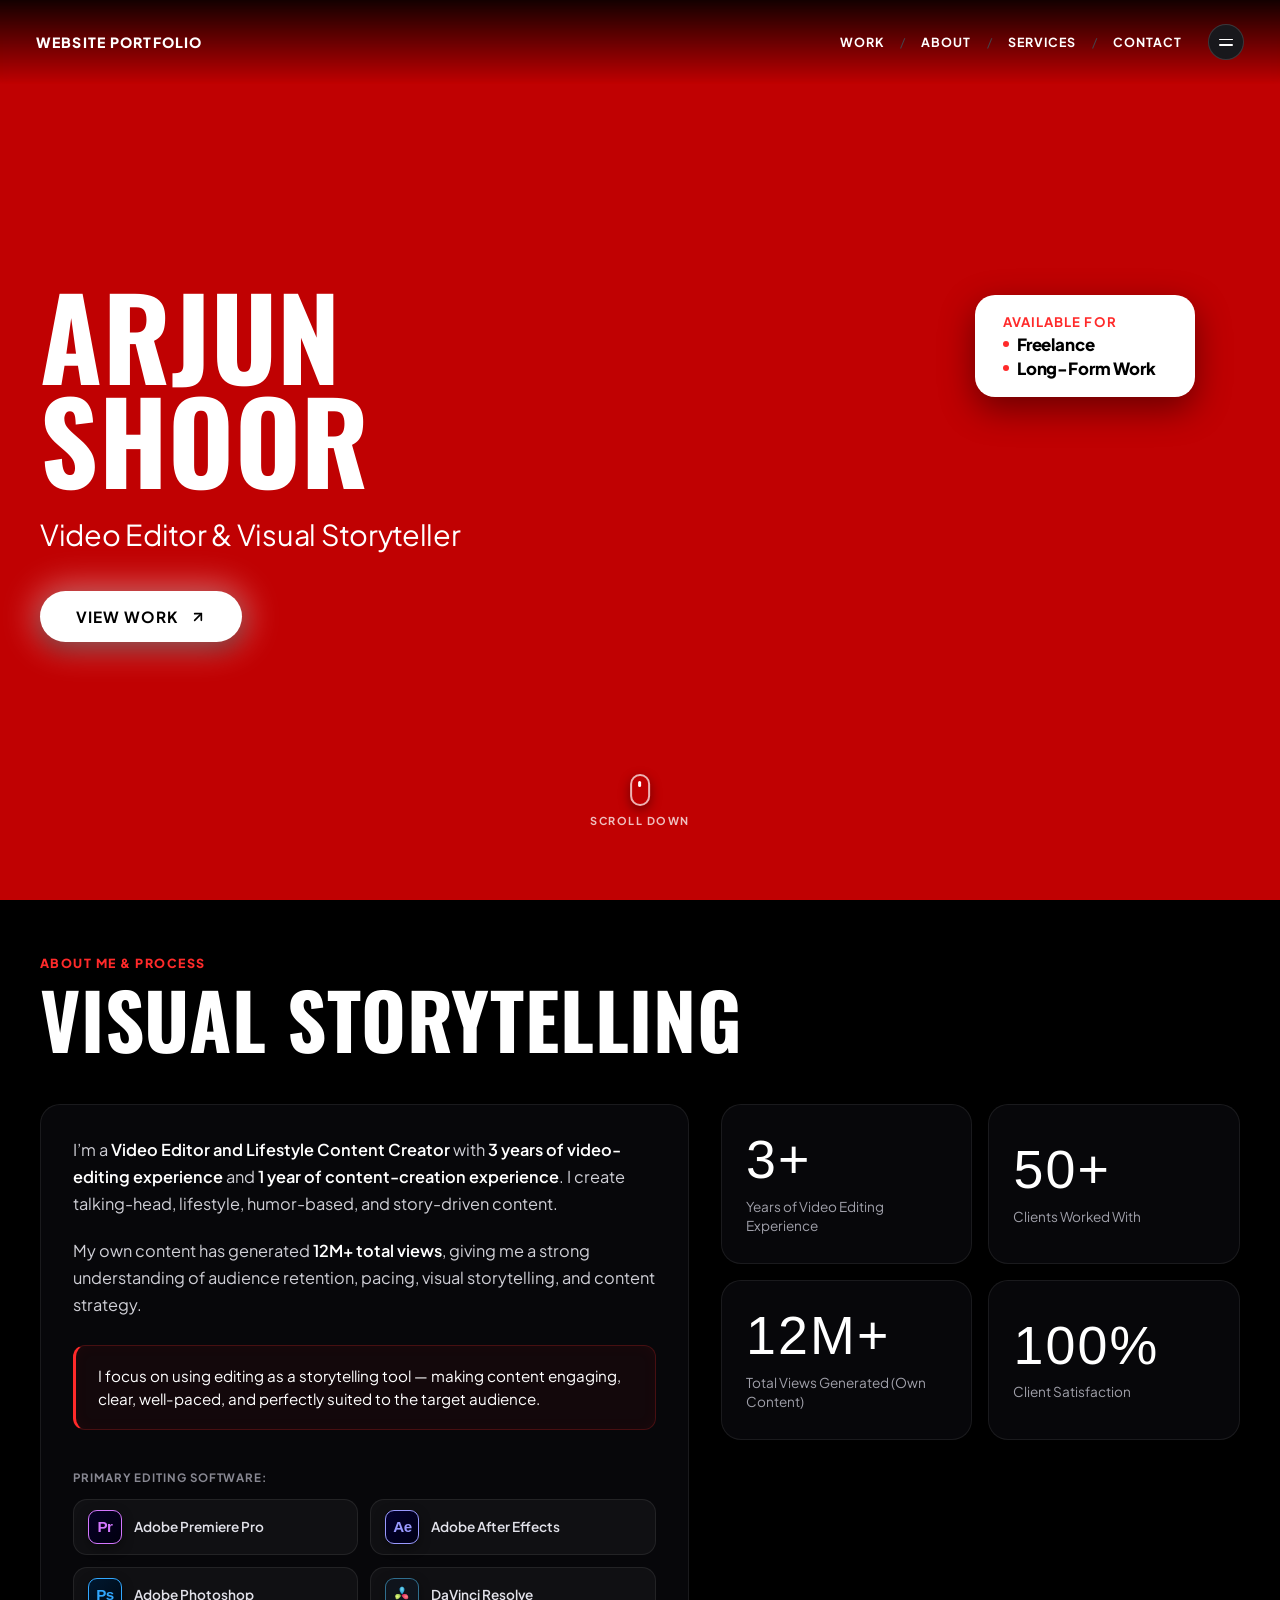
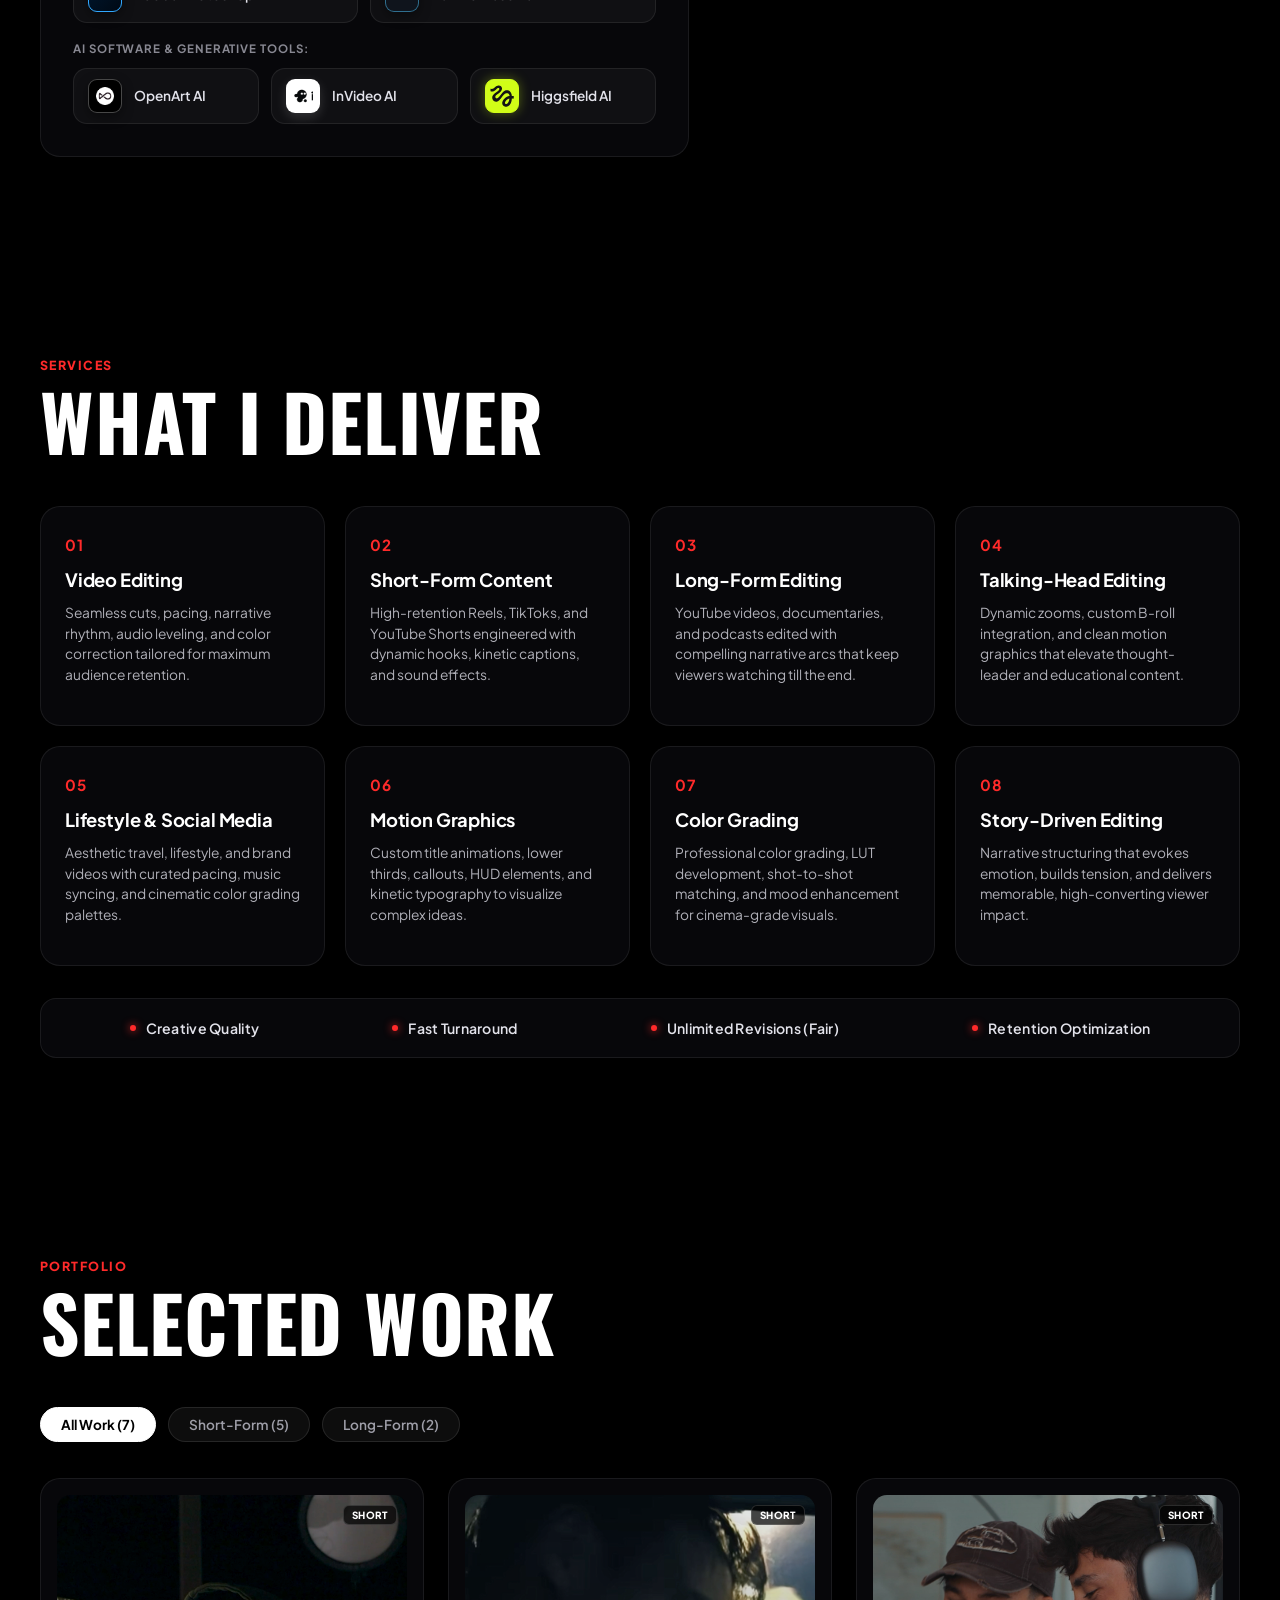
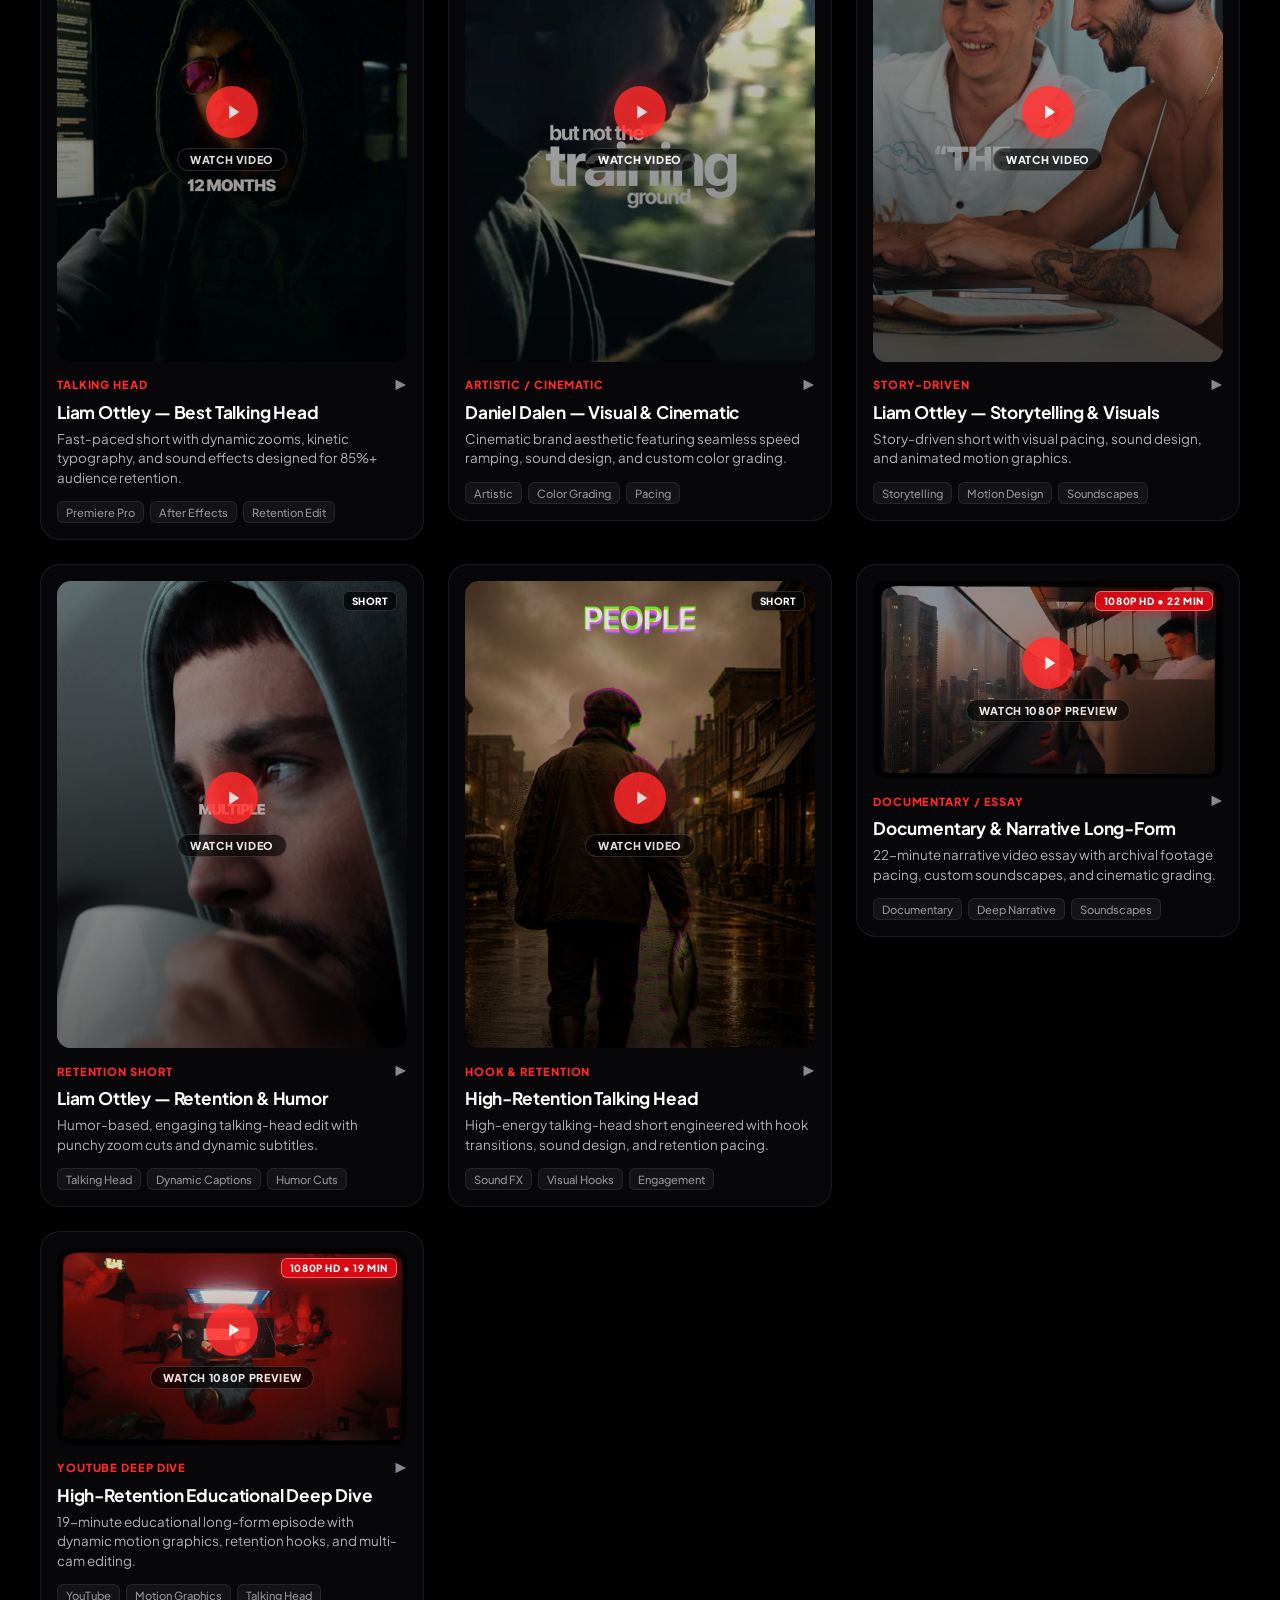
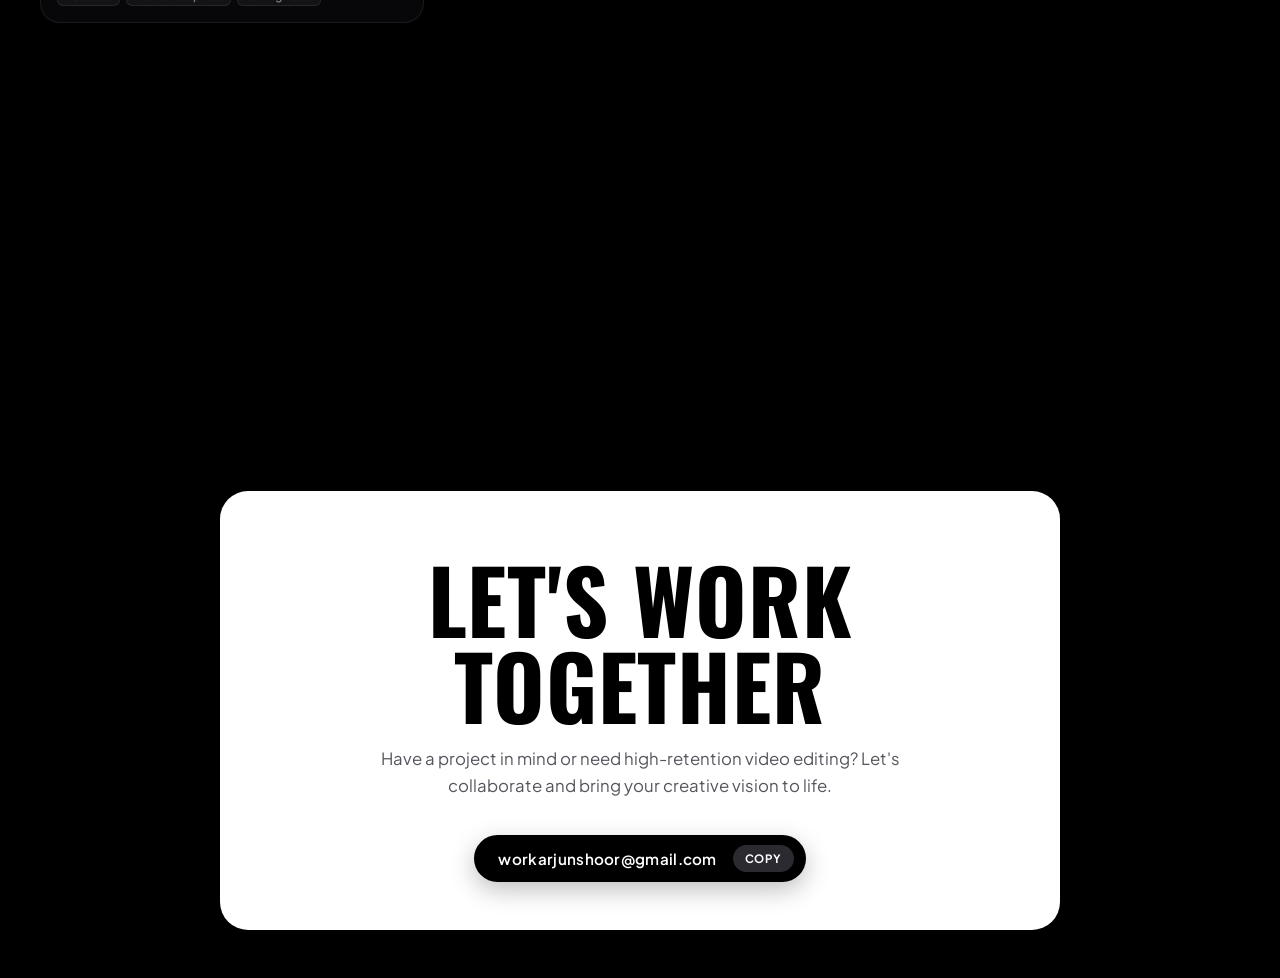
==== commit bc813566: "Optimize portfolio for Samsung Odyssey G9 49-inch Super Ultrawide (32:9) - Isolated 32:9 responsive " ====
--- a/index.html
+++ b/index.html
@@ -376,9 +376,9 @@
 
         <!-- Filter Tabs -->
         <div class="portfolio-filters">
-          <button class="filter-btn active" data-filter="all">All Work (8)</button>
+          <button class="filter-btn active" data-filter="all">All Work (7)</button>
           <button class="filter-btn" data-filter="short-form">Short-Form (5)</button>
-          <button class="filter-btn" data-filter="long-form">Long-Form (3)</button>
+          <button class="filter-btn" data-filter="long-form">Long-Form (2)</button>
         </div>
 
         <!-- Project Cards Grid -->
@@ -520,16 +520,16 @@
           </div>
 
           <!-- Card 6: Long-Form Video 1 (Documentary & Storytelling) -->
-          <div class="project-card glass-card" data-category="long-form" data-video="videos/long-form/long-form-1.mp4" data-title="Documentary & Narrative Long-Form Episode" data-desc="22-minute narrative journey detailing creative struggles and victories with emotive storytelling, archival pacing, and soundscapes.">
+          <div class="project-card glass-card" data-category="long-form" data-video="videos/long-form/long-form-1-1080p.mp4" data-title="Documentary & Narrative Long-Form (1080p Preview)" data-desc="22-minute narrative journey detailing creative struggles and victories with emotive storytelling, archival pacing, and soundscapes.">
             <div class="project-thumbnail-wrap long-form-thumb">
-              <img src="videos/thumbnails/long-form-1.png" alt="Documentary & Narrative Long-Form" class="project-img" loading="lazy">
+              <img src="videos/thumbnails/long-form-1.png?v=2" alt="Documentary & Narrative Long-Form" class="project-img" loading="lazy">
               <div class="play-overlay">
                 <div class="play-btn-circle">
                   <svg class="play-icon" viewBox="0 0 24 24" fill="currentColor"><path d="M8 5v14l11-7z"/></svg>
                 </div>
-                <span class="view-pill">WATCH FULL EPISODE</span>
-              </div>
-              <span class="video-format-pill long-form-pill">LONG-FORM (22 MIN)</span>
+                <span class="view-pill">WATCH 1080P PREVIEW</span>
+              </div>
+              <span class="video-format-pill long-form-pill">1080P HD • 22 MIN</span>
             </div>
             <div class="project-info">
               <div class="project-header">
@@ -547,16 +547,16 @@
           </div>
 
           <!-- Card 7: Long-Form Video 2 (Educational Deep Dive) -->
-          <div class="project-card glass-card" data-category="long-form" data-video="videos/long-form/long-form-2.mp4" data-title="High-Retention Educational Deep Dive" data-desc="19-minute educational long-form YouTube video with custom motion infographics, multi-camera switching, and retention hooks.">
+          <div class="project-card glass-card" data-category="long-form" data-video="videos/long-form/long-form-2-1080p.mp4" data-title="High-Retention Educational Deep Dive (1080p Preview)" data-desc="19-minute educational long-form YouTube video with custom motion infographics, multi-camera switching, and retention hooks.">
             <div class="project-thumbnail-wrap long-form-thumb">
-              <img src="videos/thumbnails/long-form-2.png" alt="Educational Long-Form Deep Dive" class="project-img" loading="lazy">
+              <img src="videos/thumbnails/long-form-2.png?v=2" alt="Educational Long-Form Deep Dive" class="project-img" loading="lazy">
               <div class="play-overlay">
                 <div class="play-btn-circle">
                   <svg class="play-icon" viewBox="0 0 24 24" fill="currentColor"><path d="M8 5v14l11-7z"/></svg>
                 </div>
-                <span class="view-pill">WATCH FULL EPISODE</span>
-              </div>
-              <span class="video-format-pill long-form-pill">LONG-FORM (19 MIN)</span>
+                <span class="view-pill">WATCH 1080P PREVIEW</span>
+              </div>
+              <span class="video-format-pill long-form-pill">1080P HD • 19 MIN</span>
             </div>
             <div class="project-info">
               <div class="project-header">
@@ -569,33 +569,6 @@
                 <span class="pill">YouTube</span>
                 <span class="pill">Motion Graphics</span>
                 <span class="pill">Talking Head</span>
-              </div>
-            </div>
-          </div>
-
-          <!-- Card 8: Long-Form Video 3 (Cinematic Lifestyle & Travel Vlog) -->
-          <div class="project-card glass-card" data-category="long-form" data-video="videos/long-form/long-form-3.mp4" data-title="Cinematic Lifestyle & Travel Vlog" data-desc="10-minute cinematic lifestyle vlog with dynamic pacing, custom sound design, and narrative B-roll sequencing.">
-            <div class="project-thumbnail-wrap long-form-thumb">
-              <img src="videos/thumbnails/long-form-3.png" alt="Cinematic Lifestyle & Travel Vlog" class="project-img" loading="lazy">
-              <div class="play-overlay">
-                <div class="play-btn-circle">
-                  <svg class="play-icon" viewBox="0 0 24 24" fill="currentColor"><path d="M8 5v14l11-7z"/></svg>
-                </div>
-                <span class="view-pill">WATCH FULL EPISODE</span>
-              </div>
-              <span class="video-format-pill long-form-pill">LONG-FORM (10 MIN)</span>
-            </div>
-            <div class="project-info">
-              <div class="project-header">
-                <span class="project-tag">LIFESTYLE / VLOG</span>
-                <span class="project-arrow">▶</span>
-              </div>
-              <h3 class="project-title">Cinematic Lifestyle & Travel Vlog</h3>
-              <p class="project-desc">10-minute cinematic lifestyle vlog with dynamic pacing, custom sound design, and narrative B-roll sequencing.</p>
-              <div class="project-pills">
-                <span class="pill">Lifestyle Vlog</span>
-                <span class="pill">Sound Design</span>
-                <span class="pill">Color Grading</span>
               </div>
             </div>
           </div>
@@ -620,7 +593,10 @@
         </div>
         <div class="modal-info-bar">
           <div class="modal-text-group">
-            <span class="modal-category" id="modal-category">SHORT-FORM CONTENT</span>
+            <div class="modal-badges">
+              <span class="modal-category" id="modal-category">SHORT-FORM CONTENT</span>
+              <span class="modal-quality-badge" id="modal-quality-badge">1080P FULL HD</span>
+            </div>
             <h4 class="modal-title" id="modal-title">Video Title</h4>
           </div>
           <a href="#contact" class="modal-cta-btn" id="modal-hire-btn">Work With Me →</a>
--- a/style.css
+++ b/style.css
@@ -994,13 +994,15 @@
 }
 
 .project-thumbnail-wrap.long-form-thumb {
-  aspect-ratio: 16 / 10;
+  aspect-ratio: 16 / 9;
 }
 
 .video-format-pill.long-form-pill {
-  background: rgba(229, 9, 20, 0.88);
-  border-color: rgba(255, 255, 255, 0.35);
-  box-shadow: 0 2px 10px rgba(229, 9, 20, 0.4);
+  background: rgba(229, 9, 20, 0.92);
+  border-color: rgba(255, 255, 255, 0.4);
+  box-shadow: 0 2px 12px rgba(229, 9, 20, 0.5);
+  font-weight: 800;
+  letter-spacing: 0.06em;
 }
 
 .project-info {
@@ -1177,7 +1179,13 @@
 .modal-text-group {
   display: flex;
   flex-direction: column;
-  gap: 2px;
+  gap: 3px;
+}
+
+.modal-badges {
+  display: flex;
+  align-items: center;
+  gap: 8px;
 }
 
 .modal-category {
@@ -1186,6 +1194,22 @@
   font-weight: 800;
   letter-spacing: 0.08em;
   text-transform: uppercase;
+}
+
+.modal-quality-badge {
+  display: inline-flex;
+  align-items: center;
+  gap: 4px;
+  background: rgba(229, 9, 20, 0.15);
+  border: 1px solid rgba(229, 9, 20, 0.45);
+  color: #ffffff;
+  font-size: 0.62rem;
+  font-weight: 800;
+  letter-spacing: 0.08em;
+  padding: 1px 7px;
+  border-radius: 4px;
+  text-transform: uppercase;
+  box-shadow: 0 0 10px rgba(229, 9, 20, 0.25);
 }
 
 .modal-title {
@@ -1990,30 +2014,249 @@
   background: rgba(255, 255, 255, 0.4);
 }
 
-@media (max-width: 480px) {
+/* ==========================================================================
+   SAMSUNG ODYSSEY G9 (49" CURVED 32:9 DISPLAY) & SUPER ULTRA-WIDE OPTIMIZATION
+   Strictly targeted to screens with aspect ratio >= 2.0 and width >= 1800px.
+   Leaves all normal screens (16:9, 16:10, 4:3), laptops, and mobile devices 100% untouched.
+   ========================================================================== */
+@media screen and (min-aspect-ratio: 2/1) and (min-width: 1800px),
+       screen and (min-aspect-ratio: 32/11) {
+  
+  /* 1. Header & Navigation (Edge-to-edge balance across 49" curve) */
+  .navbar {
+    padding: 32px 100px;
+  }
+
+  .nav-container {
+    width: 100%;
+    max-width: 4600px;
+    margin: 0 auto;
+    display: flex;
+    justify-content: space-between;
+    align-items: center;
+  }
+
+  .nav-logo {
+    font-size: 1rem;
+    letter-spacing: 0.1em;
+  }
+
+  .nav-desktop-links {
+    gap: 28px;
+  }
+
+  .nav-links a {
+    font-size: 0.88rem;
+    letter-spacing: 0.1em;
+  }
+
+  /* 2. Hero Section (Panoramic 3-Column Layout: Left Text | Center Character | Right Badge) */
+  .hero-section {
+    width: 100%;
+    max-width: 100%;
+    min-height: 98vh;
+    padding: 130px 100px 70px;
+    box-sizing: border-box;
+    display: flex;
+    align-items: center;
+    position: relative;
+  }
+
+  .hero-container {
+    width: 100%;
+    max-width: 4600px;
+    margin: 0 auto;
+    display: flex;
+    justify-content: space-between;
+    align-items: center;
+    position: relative;
+  }
+
+  /* Left Typography Stack: Stays on the left wing, comfortably clear of character's face */
   .hero-left-stack {
-    max-width: 60% !important;
-  }
-
-  .nav-links a:not(.nav-cta) {
-    font-size: 0.65rem !important;
-  }
-}
-
-/* Sleek minimalist dark scrollbar */
-::-webkit-scrollbar {
-  width: 6px;
-}
-
-::-webkit-scrollbar-track {
-  background: #000;
-}
-
-::-webkit-scrollbar-thumb {
-  background: rgba(255, 255, 255, 0.2);
-  border-radius: 3px;
-}
-
-::-webkit-scrollbar-thumb:hover {
-  background: rgba(255, 255, 255, 0.4);
-}
+    max-width: 780px;
+    padding-left: 10px;
+    z-index: 20;
+    position: relative;
+  }
+
+  .hero-title {
+    font-size: clamp(5rem, 5.4vw, 7.6rem);
+    line-height: 0.92;
+    letter-spacing: 0.01em;
+    margin-bottom: 24px;
+  }
+
+  .hero-subtitle {
+    font-size: clamp(1.4rem, 1.5vw, 1.9rem);
+    margin-bottom: 36px;
+  }
+
+  .btn-view-work {
+    padding: 18px 42px;
+    font-size: 1.05rem;
+  }
+
+  /* Right Badge: Moved slightly left (closer to center) and slightly upwards */
+  .hero-right-badge {
+    padding-right: 0;
+    margin-right: clamp(140px, 7vw, 320px);
+    margin-top: -50px;
+    z-index: 20;
+    position: relative;
+  }
+
+  .hero-badge-card {
+    min-width: 260px;
+    padding: 24px 36px;
+  }
+
+  .badge-label {
+    font-size: 0.9rem;
+  }
+
+  .badge-title,
+  .badge-list li {
+    font-size: 1.18rem;
+  }
+
+  .scroll-indicator {
+    bottom: 35px;
+    z-index: 20;
+  }
+
+  /* 3. Global Section Container Layout */
+  .section {
+    padding: 120px 80px;
+  }
+
+  .section-container {
+    max-width: 2500px;
+    margin: 0 auto;
+  }
+
+  .section-heading {
+    font-size: clamp(3.4rem, 4vw, 5.2rem);
+  }
+
+  .section-tag {
+    font-size: 0.88rem;
+  }
+
+  /* 4. Section 1: About Me & Process */
+  .about-grid {
+    gap: 56px;
+    grid-template-columns: 1.15fr 0.85fr;
+  }
+
+  .about-text {
+    font-size: 1.16rem;
+    line-height: 1.7;
+  }
+
+  .quote-text {
+    font-size: 1.12rem;
+    line-height: 1.65;
+  }
+
+  .stats-grid {
+    gap: 26px;
+  }
+
+  .stat-card {
+    padding: 42px 34px;
+  }
+
+  .stat-number {
+    font-size: 4.2rem;
+  }
+
+  .stat-label {
+    font-size: 1.05rem;
+  }
+
+  /* 5. Section 2: Services */
+  .services-grid {
+    gap: 26px;
+    grid-template-columns: repeat(4, 1fr);
+  }
+
+  .service-card {
+    padding: 40px 32px;
+  }
+
+  .service-num {
+    font-size: 1rem;
+  }
+
+  .service-title {
+    font-size: 1.35rem;
+  }
+
+  .service-desc {
+    font-size: 1rem;
+    line-height: 1.6;
+  }
+
+  .guarantee-bar {
+    margin-top: 54px;
+    padding: 24px 44px;
+  }
+
+  .guarantee-item span:not(.red-dot) {
+    font-size: 1.05rem;
+  }
+
+  /* 6. Section 3: Portfolio / Selected Work */
+  .portfolio-filters {
+    margin-bottom: 44px;
+    gap: 16px;
+  }
+
+  .filter-btn {
+    padding: 12px 28px;
+    font-size: 0.95rem;
+  }
+
+  .portfolio-grid {
+    gap: 36px;
+    grid-template-columns: repeat(3, 1fr);
+  }
+
+  .project-title {
+    font-size: 1.28rem;
+  }
+
+  .project-desc {
+    font-size: 0.98rem;
+  }
+
+  .project-pills .pill {
+    font-size: 0.8rem;
+    padding: 5px 14px;
+  }
+
+  /* 7. Section 4: Contact CTA */
+  .cta-card {
+    max-width: 1100px;
+    padding: 90px 60px;
+  }
+
+  .cta-heading {
+    font-size: clamp(3.4rem, 4vw, 5rem);
+  }
+
+  .cta-subtitle {
+    font-size: 1.25rem;
+    max-width: 680px;
+  }
+
+  .email-copy-pill {
+    padding: 18px 40px;
+  }
+
+  .email-text {
+    font-size: 1.18rem;
+  }
+}
+
